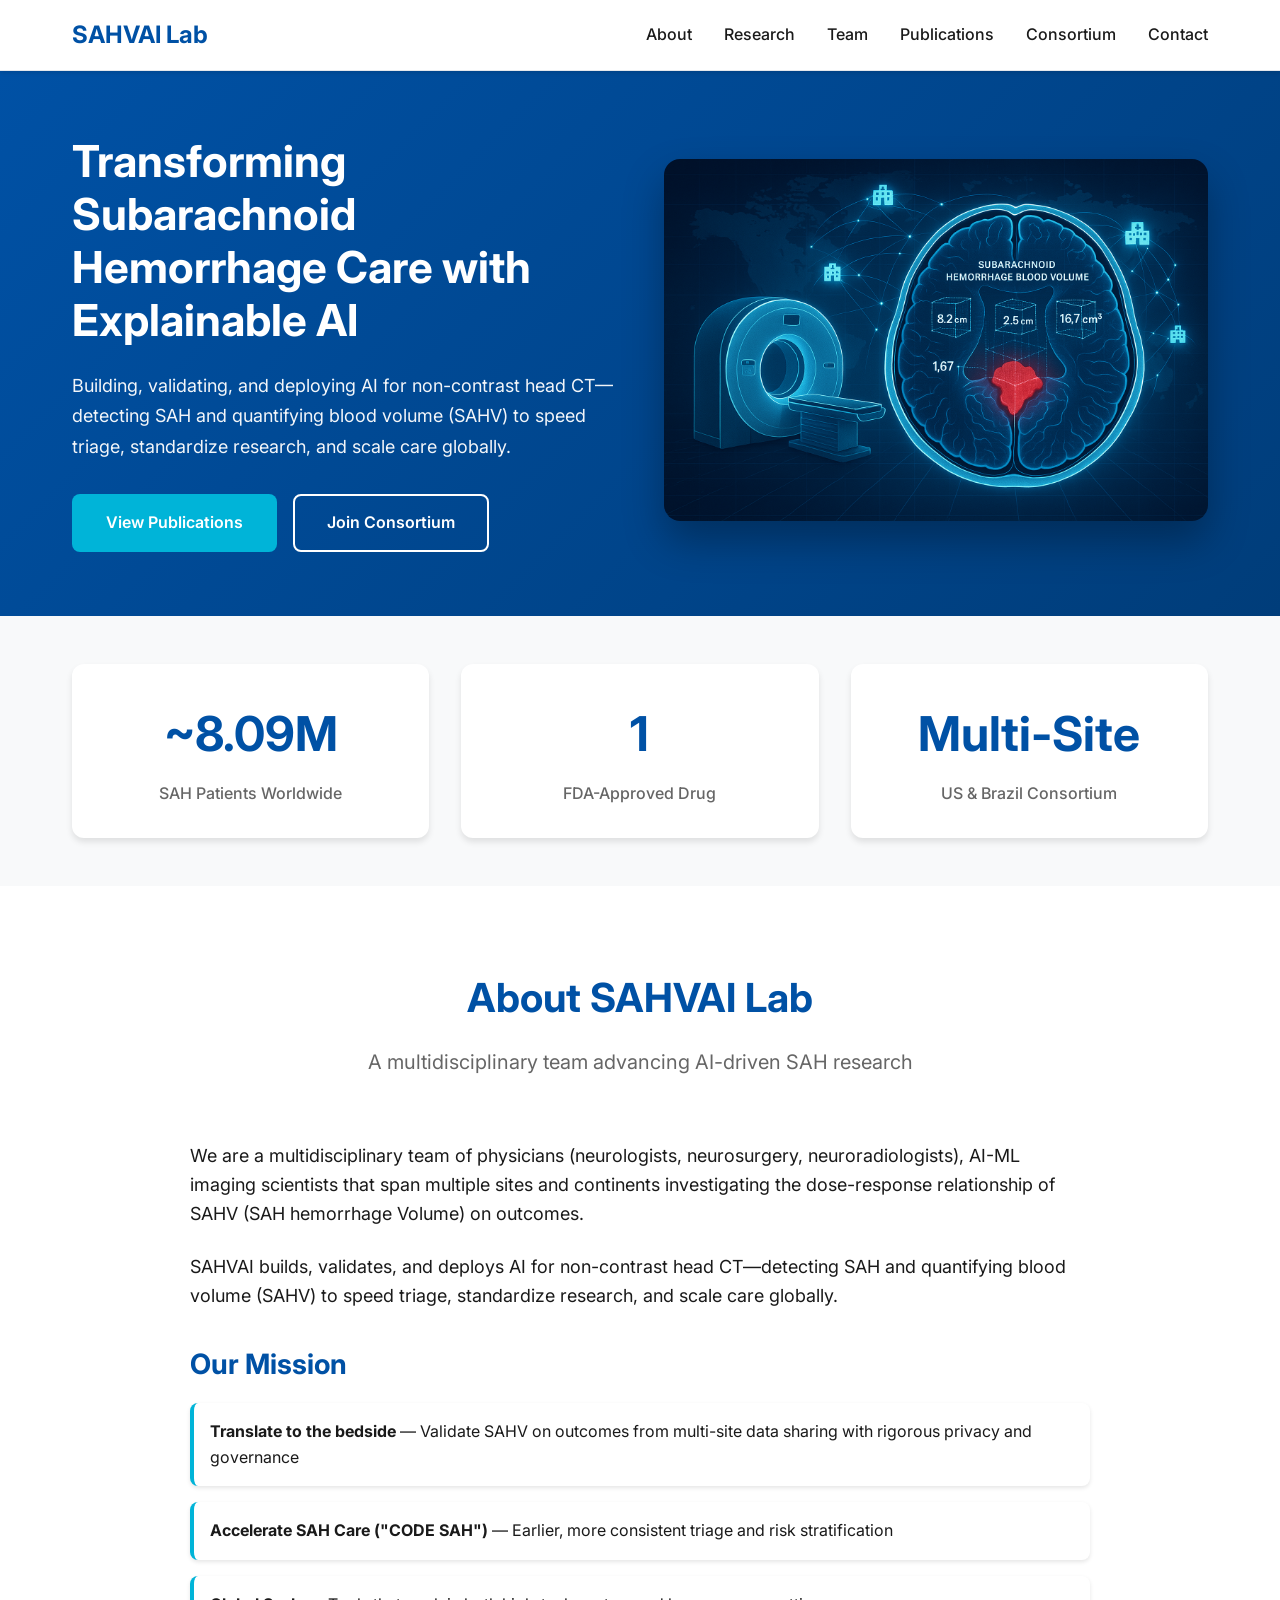
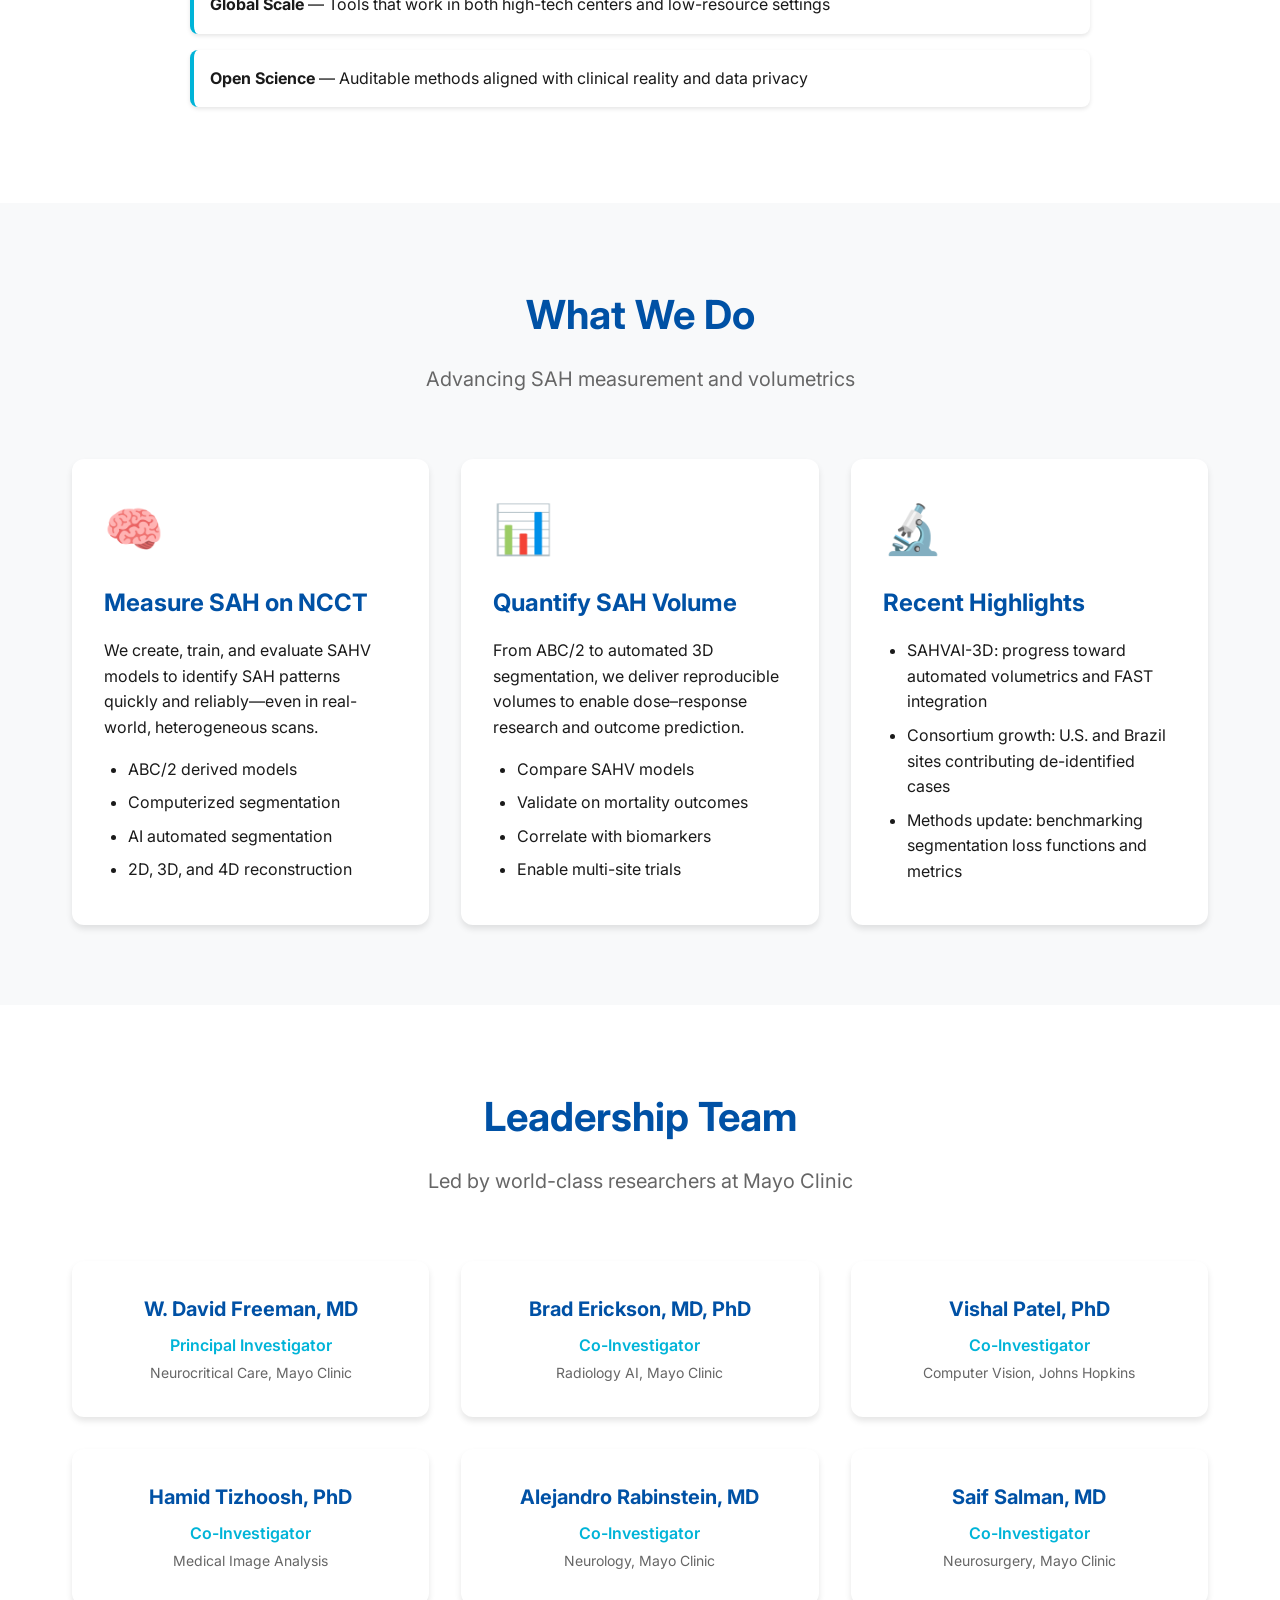
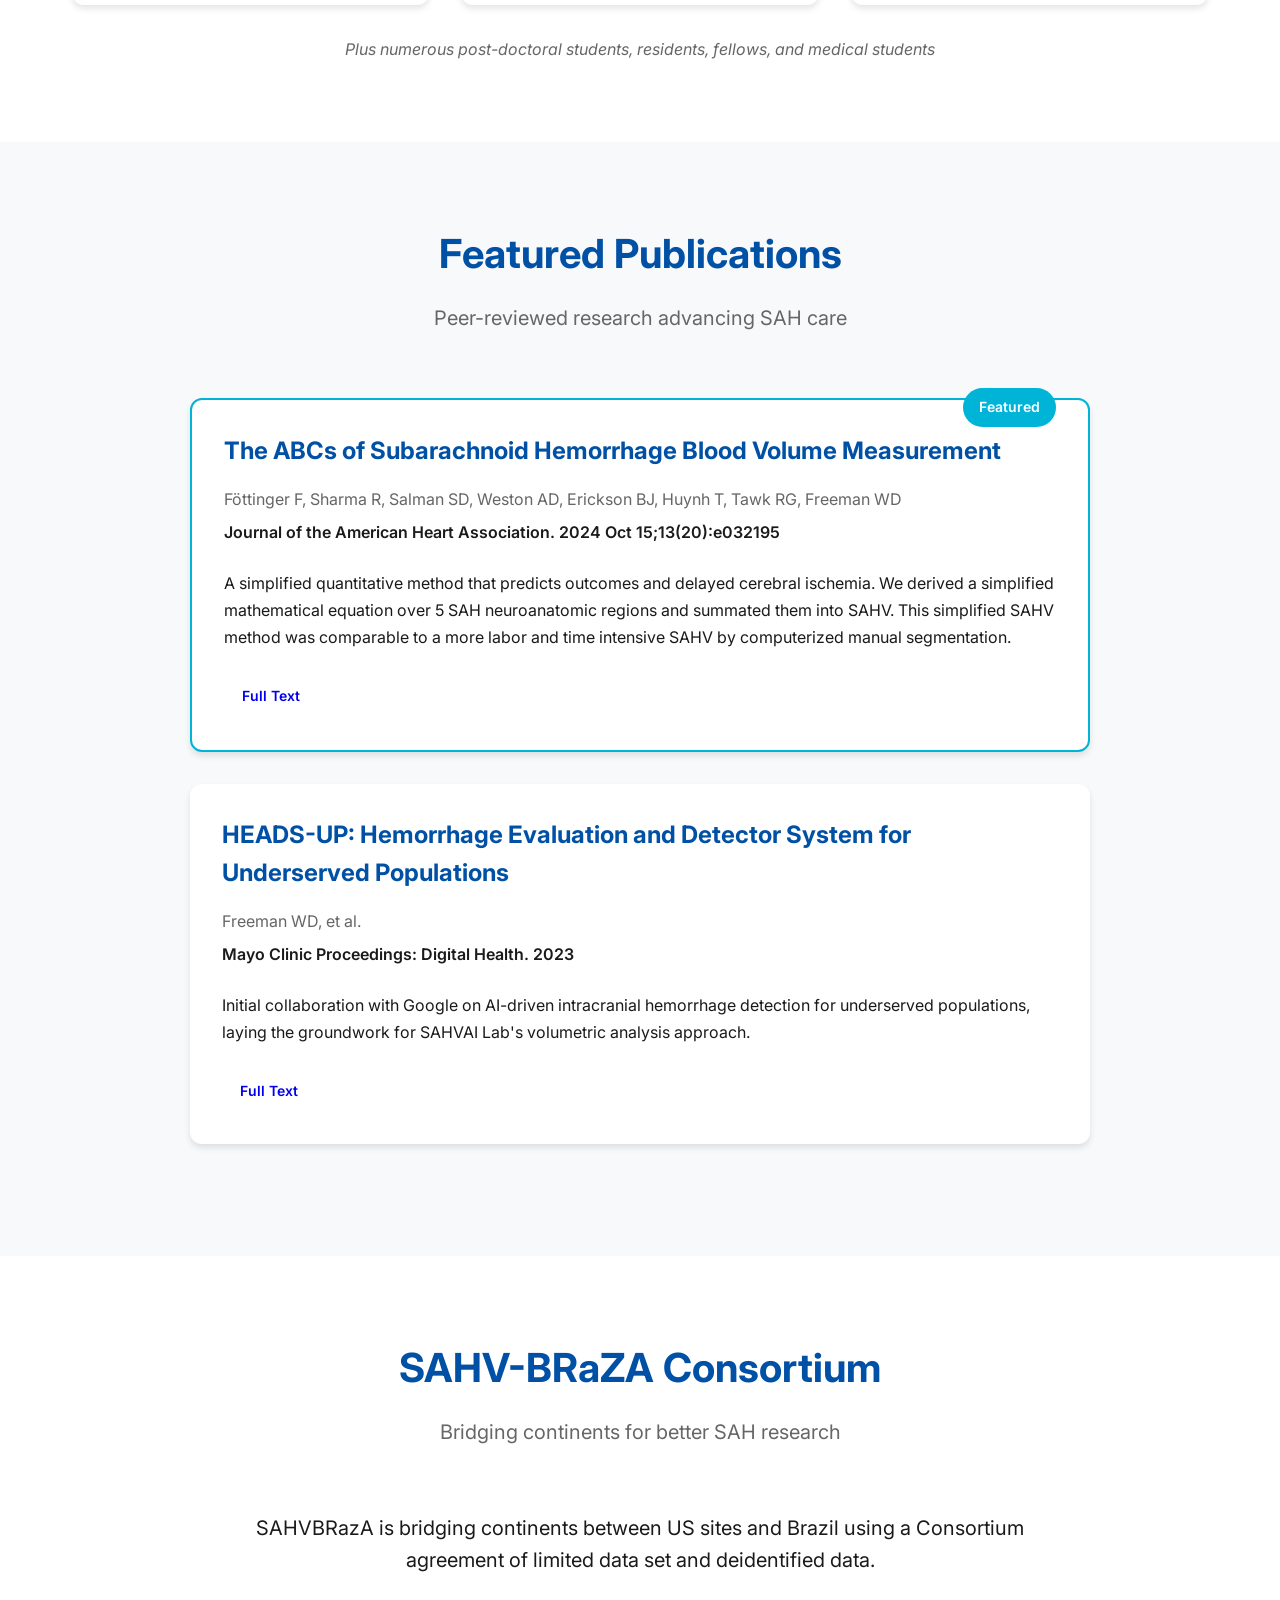
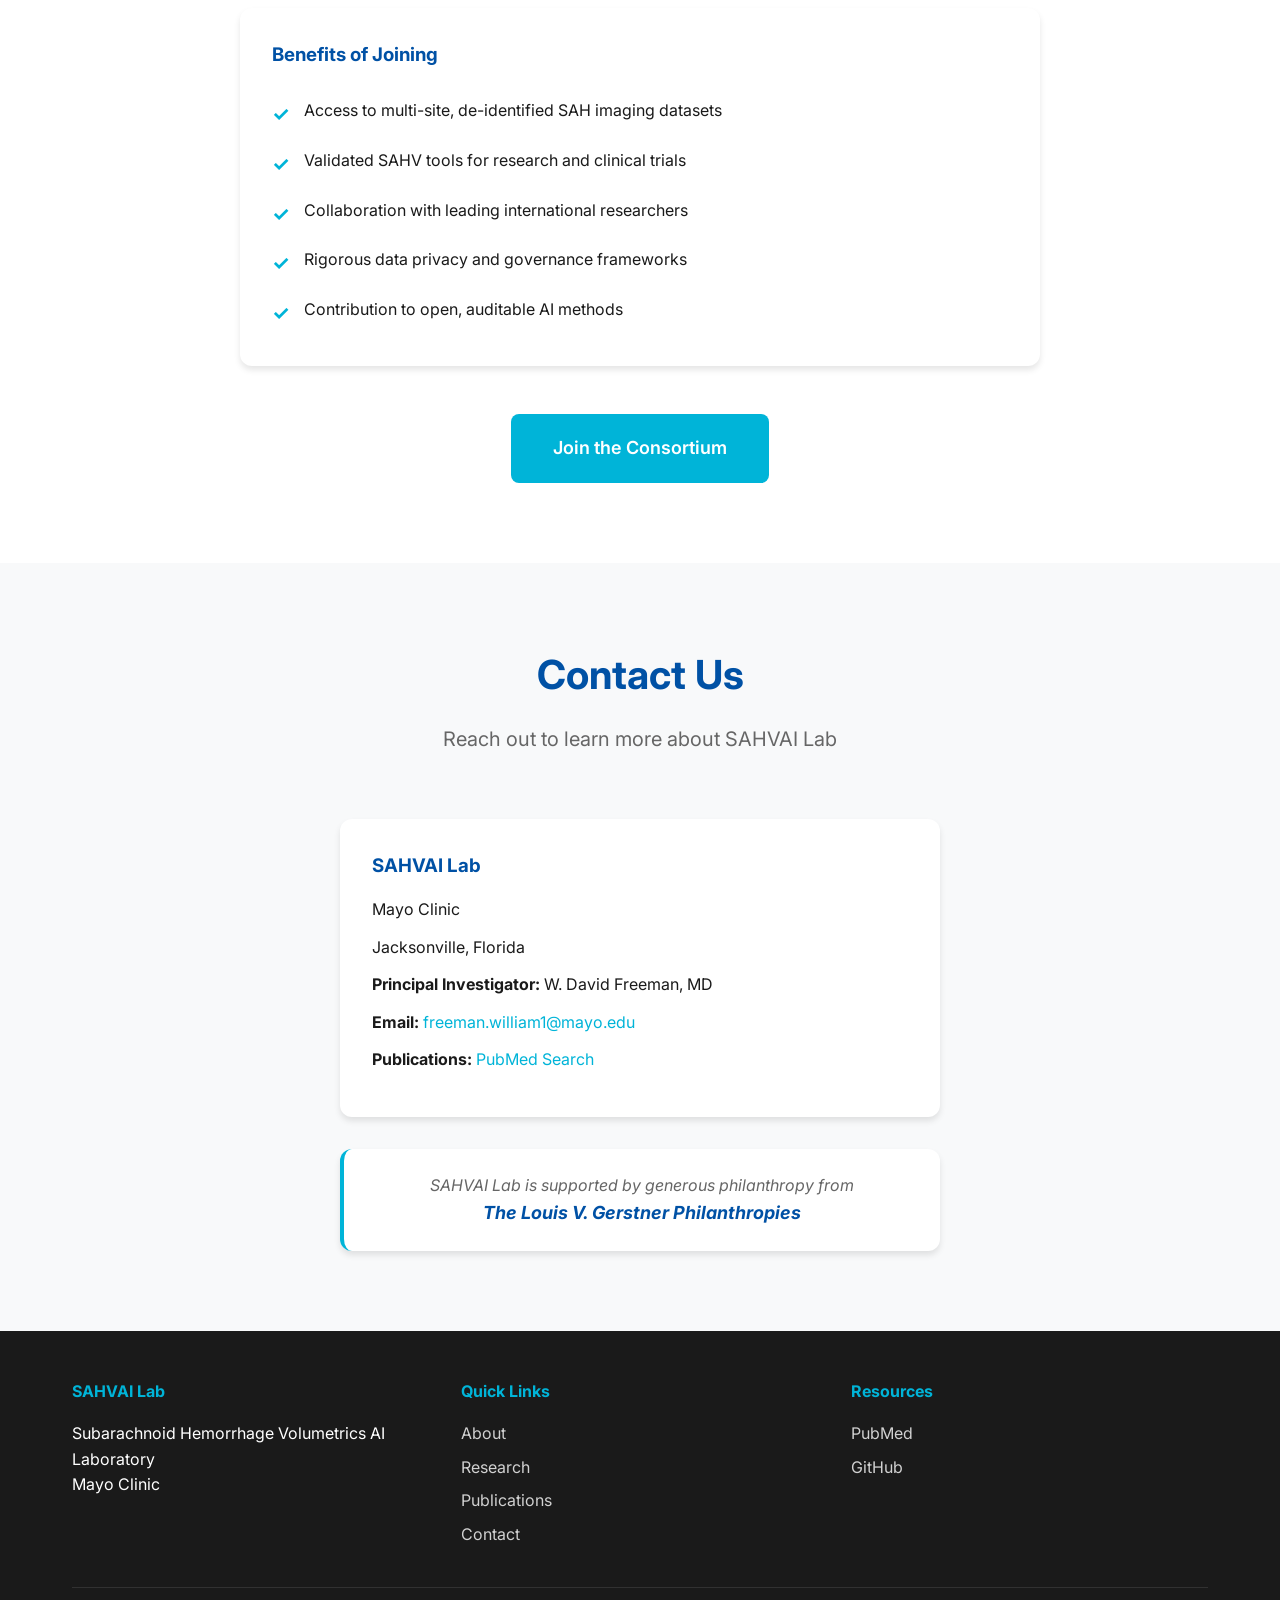
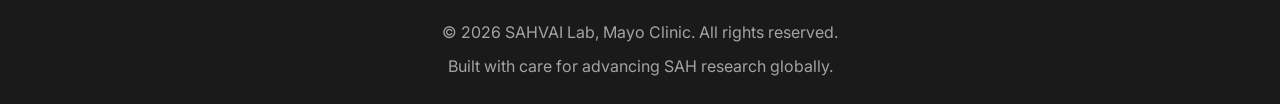
==== index.html @ a14f65a1 "Update HEADS-UP with full acronym expansion" ====
<!DOCTYPE html>
<html lang="en">
<head>
    <meta charset="UTF-8">
    <meta name="viewport" content="width=device-width, initial-scale=1.0">
    <meta name="description" content="SAHVAI Lab - Subarachnoid Hemorrhage Volumetrics AI Laboratory at Mayo Clinic. Transforming SAH care with explainable AI.">
    <meta name="keywords" content="SAHVAI, subarachnoid hemorrhage, AI, machine learning, Mayo Clinic, medical imaging, neurology">
    <title>SAHVAI Lab | Mayo Clinic</title>
    <link rel="stylesheet" href="styles.css">
    <link rel="preconnect" href="https://fonts.googleapis.com">
    <link rel="preconnect" href="https://fonts.gstatic.com" crossorigin>
    <link href="https://fonts.googleapis.com/css2?family=Inter:wght@300;400;500;600;700&display=swap" rel="stylesheet">
</head>
<body>
    <!-- Navigation -->
    <nav class="nav">
        <div class="container">
            <div class="nav-content">
                <a href="#" class="logo">SAHVAI Lab</a>
                <div class="nav-links">
                    <a href="#about">About</a>
                    <a href="#research">Research</a>
                    <a href="#team">Team</a>
                    <a href="#publications">Publications</a>
                    <a href="#consortium">Consortium</a>
                    <a href="#contact">Contact</a>
                </div>
                <button class="mobile-menu-btn" id="mobileMenuBtn">
                    <span></span>
                    <span></span>
                    <span></span>
                </button>
            </div>
        </div>
    </nav>

    <!-- Hero Section -->
    <section class="hero">
        <div class="container">
            <div class="hero-grid">
                <div class="hero-content">
                    <h1 class="hero-title">Transforming Subarachnoid Hemorrhage Care with Explainable AI</h1>
                    <p class="hero-subtitle">Building, validating, and deploying AI for non-contrast head CT—detecting SAH and quantifying blood volume (SAHV) to speed triage, standardize research, and scale care globally.</p>
                    <div class="hero-actions">
                        <a href="#publications" class="btn btn-primary">View Publications</a>
                        <a href="#consortium" class="btn btn-secondary">Join Consortium</a>
                    </div>
                </div>
                <div class="hero-image">
                    <img src="images/hero-sahvai.png" alt="SAHV AI - Futuristic brain imaging with global collaboration network">
                </div>
            </div>
        </div>
    </section>

    <!-- Stats Section -->
    <section class="stats">
        <div class="container">
            <div class="stats-grid">
                <div class="stat-card">
                    <div class="stat-number">~8.09M</div>
                    <div class="stat-label">SAH Patients Worldwide</div>
                </div>
                <div class="stat-card">
                    <div class="stat-number">1</div>
                    <div class="stat-label">FDA-Approved Drug</div>
                </div>
                <div class="stat-card">
                    <div class="stat-number">Multi-Site</div>
                    <div class="stat-label">US & Brazil Consortium</div>
                </div>
            </div>
        </div>
    </section>

    <!-- About Section -->
    <section id="about" class="section">
        <div class="container">
            <div class="section-header">
                <h2 class="section-title">About SAHVAI Lab</h2>
                <p class="section-subtitle">A multidisciplinary team advancing AI-driven SAH research</p>
            </div>
            <div class="about-content">
                <div class="about-text">
                    <p>We are a multidisciplinary team of physicians (neurologists, neurosurgery, neuroradiologists), AI-ML imaging scientists that span multiple sites and continents investigating the dose-response relationship of SAHV (SAH hemorrhage Volume) on outcomes.</p>
                    
                    <p>SAHVAI builds, validates, and deploys AI for non-contrast head CT—detecting SAH and quantifying blood volume (SAHV) to speed triage, standardize research, and scale care globally.</p>

                    <h3>Our Mission</h3>
                    <ul class="mission-list">
                        <li><strong>Translate to the bedside</strong> — Validate SAHV on outcomes from multi-site data sharing with rigorous privacy and governance</li>
                        <li><strong>Accelerate SAH Care ("CODE SAH")</strong> — Earlier, more consistent triage and risk stratification</li>
                        <li><strong>Global Scale</strong> — Tools that work in both high-tech centers and low-resource settings</li>
                        <li><strong>Open Science</strong> — Auditable methods aligned with clinical reality and data privacy</li>
                    </ul>
                </div>
            </div>
        </div>
    </section>

    <!-- Research Section -->
    <section id="research" class="section section-alt">
        <div class="container">
            <div class="section-header">
                <h2 class="section-title">What We Do</h2>
                <p class="section-subtitle">Advancing SAH measurement and volumetrics</p>
            </div>
            <div class="research-grid">
                <div class="research-card">
                    <div class="research-icon">🧠</div>
                    <h3>Measure SAH on NCCT</h3>
                    <p>We create, train, and evaluate SAHV models to identify SAH patterns quickly and reliably—even in real-world, heterogeneous scans.</p>
                    <ul>
                        <li>ABC/2 derived models</li>
                        <li>Computerized segmentation</li>
                        <li>AI automated segmentation</li>
                        <li>2D, 3D, and 4D reconstruction</li>
                    </ul>
                </div>
                <div class="research-card">
                    <div class="research-icon">📊</div>
                    <h3>Quantify SAH Volume</h3>
                    <p>From ABC/2 to automated 3D segmentation, we deliver reproducible volumes to enable dose–response research and outcome prediction.</p>
                    <ul>
                        <li>Compare SAHV models</li>
                        <li>Validate on mortality outcomes</li>
                        <li>Correlate with biomarkers</li>
                        <li>Enable multi-site trials</li>
                    </ul>
                </div>
                <div class="research-card">
                    <div class="research-icon">🔬</div>
                    <h3>Recent Highlights</h3>
                    <ul>
                        <li>SAHVAI-3D: progress toward automated volumetrics and FAST integration</li>
                        <li>Consortium growth: U.S. and Brazil sites contributing de-identified cases</li>
                        <li>Methods update: benchmarking segmentation loss functions and metrics</li>
                    </ul>
                </div>
            </div>
        </div>
    </section>

    <!-- Team Section -->
    <section id="team" class="section">
        <div class="container">
            <div class="section-header">
                <h2 class="section-title">Leadership Team</h2>
                <p class="section-subtitle">Led by world-class researchers at Mayo Clinic</p>
            </div>
            <div class="team-grid">
                <div class="team-card">
                    <h3>W. David Freeman, MD</h3>
                    <p class="team-role">Principal Investigator</p>
                    <p class="team-affiliation">Neurocritical Care, Mayo Clinic</p>
                </div>
                <div class="team-card">
                    <h3>Brad Erickson, MD, PhD</h3>
                    <p class="team-role">Co-Investigator</p>
                    <p class="team-affiliation">Radiology AI, Mayo Clinic</p>
                </div>
                <div class="team-card">
                    <h3>Vishal Patel, PhD</h3>
                    <p class="team-role">Co-Investigator</p>
                    <p class="team-affiliation">Computer Vision, Johns Hopkins</p>
                </div>
                <div class="team-card">
                    <h3>Hamid Tizhoosh, PhD</h3>
                    <p class="team-role">Co-Investigator</p>
                    <p class="team-affiliation">Medical Image Analysis</p>
                </div>
                <div class="team-card">
                    <h3>Alejandro Rabinstein, MD</h3>
                    <p class="team-role">Co-Investigator</p>
                    <p class="team-affiliation">Neurology, Mayo Clinic</p>
                </div>
                <div class="team-card">
                    <h3>Saif Salman, MD</h3>
                    <p class="team-role">Co-Investigator</p>
                    <p class="team-affiliation">Neurosurgery, Mayo Clinic</p>
                </div>
            </div>
            <p class="team-note">Plus numerous post-doctoral students, residents, fellows, and medical students</p>
        </div>
    </section>

    <!-- Publications Section -->
    <section id="publications" class="section section-alt">
        <div class="container">
            <div class="section-header">
                <h2 class="section-title">Featured Publications</h2>
                <p class="section-subtitle">Peer-reviewed research advancing SAH care</p>
            </div>
            <div class="publications">
                <div class="publication-card featured">
                    <div class="publication-badge">Featured</div>
                    <h3>The ABCs of Subarachnoid Hemorrhage Blood Volume Measurement</h3>
                    <p class="publication-authors">Föttinger F, Sharma R, Salman SD, Weston AD, Erickson BJ, Huynh T, Tawk RG, Freeman WD</p>
                    <p class="publication-journal">Journal of the American Heart Association. 2024 Oct 15;13(20):e032195</p>
                    <p class="publication-abstract">A simplified quantitative method that predicts outcomes and delayed cerebral ischemia. We derived a simplified mathematical equation over 5 SAH neuroanatomic regions and summated them into SAHV. This simplified SAHV method was comparable to a more labor and time intensive SAHV by computerized manual segmentation.</p>
                    <div class="publication-links">
                        <a href="https://www.ahajournals.org/doi/10.1161/JAHA.123.032195" target="_blank" class="btn btn-sm">Full Text</a>
                        <a href="https://pubmed.ncbi.nlm.nih.gov/39392139/" target="_blank" class="btn btn-sm btn-secondary">PubMed</a>
                    </div>
                </div>

                <div class="publication-card">
                    <h3>HEADS-UP: Hemorrhage Evaluation and Detector System for Underserved Populations</h3>
                    <p class="publication-authors">Freeman WD, et al.</p>
                    <p class="publication-journal">Mayo Clinic Proceedings: Digital Health. 2023</p>
                    <p class="publication-abstract">Initial collaboration with Google on AI-driven intracranial hemorrhage detection for underserved populations, laying the groundwork for SAHVAI Lab's volumetric analysis approach.</p>
                    <div class="publication-links">
                        <a href="https://www.mcpdigitalhealth.org/article/S2949-7612(23)00077-9/fulltext" target="_blank" class="btn btn-sm">Full Text</a>
                    </div>
                </div>
            </div>
        </div>
    </section>

    <!-- Consortium Section -->
    <section id="consortium" class="section">
        <div class="container">
            <div class="section-header">
                <h2 class="section-title">SAHV-BRaZA Consortium</h2>
                <p class="section-subtitle">Bridging continents for better SAH research</p>
            </div>
            <div class="consortium-content">
                <p>SAHVBRazA is bridging continents between US sites and Brazil using a Consortium agreement of limited data set and deidentified data.</p>
                
                <div class="consortium-benefits">
                    <h3>Benefits of Joining</h3>
                    <ul>
                        <li>Access to multi-site, de-identified SAH imaging datasets</li>
                        <li>Validated SAHV tools for research and clinical trials</li>
                        <li>Collaboration with leading international researchers</li>
                        <li>Rigorous data privacy and governance frameworks</li>
                        <li>Contribution to open, auditable AI methods</li>
                    </ul>
                </div>

                <div class="consortium-cta">
                    <a href="#contact" class="btn btn-primary btn-large">Join the Consortium</a>
                </div>
            </div>
        </div>
    </section>

    <!-- Contact Section -->
    <section id="contact" class="section section-alt">
        <div class="container">
            <div class="section-header">
                <h2 class="section-title">Contact Us</h2>
                <p class="section-subtitle">Reach out to learn more about SAHVAI Lab</p>
            </div>
            <div class="contact-content">
                <div class="contact-info">
                    <h3>SAHVAI Lab</h3>
                    <p>Mayo Clinic</p>
                    <p>Jacksonville, Florida</p>
                    <p><strong>Principal Investigator:</strong> W. David Freeman, MD</p>
                    <p><strong>Email:</strong> <a href="mailto:freeman.william1@mayo.edu">freeman.william1@mayo.edu</a></p>
                    <p><strong>Publications:</strong> <a href="https://pubmed.ncbi.nlm.nih.gov/?term=Freeman+WD&sort=date" target="_blank">PubMed Search</a></p>
                </div>
                <div class="philanthropy-note">
                    <p><em>SAHVAI Lab is supported by generous philanthropy from<br><strong>The Louis V. Gerstner Philanthropies</strong></em></p>
                </div>
            </div>
        </div>
    </section>

    <!-- Footer -->
    <footer class="footer">
        <div class="container">
            <div class="footer-content">
                <div class="footer-section">
                    <h4>SAHVAI Lab</h4>
                    <p>Subarachnoid Hemorrhage Volumetrics AI Laboratory</p>
                    <p>Mayo Clinic</p>
                </div>
                <div class="footer-section">
                    <h4>Quick Links</h4>
                    <a href="#about">About</a>
                    <a href="#research">Research</a>
                    <a href="#publications">Publications</a>
                    <a href="#contact">Contact</a>
                </div>
                <div class="footer-section">
                    <h4>Resources</h4>
                    <a href="https://pubmed.ncbi.nlm.nih.gov/?term=Freeman+WD&sort=date" target="_blank">PubMed</a>
                    <a href="https://github.com/freemanwd/sahvai" target="_blank">GitHub</a>
                </div>
            </div>
            <div class="footer-bottom">
                <p>&copy; 2026 SAHVAI Lab, Mayo Clinic. All rights reserved.</p>
                <p>Built with care for advancing SAH research globally.</p>
            </div>
        </div>
    </footer>

    <script src="script.js"></script>
</body>
</html>
---- styles.css ----
/* Reset and Base Styles */
* {
    margin: 0;
    padding: 0;
    box-sizing: border-box;
}

:root {
    --primary: #0051A5;
    --primary-dark: #003D7A;
    --secondary: #00B4D8;
    --text: #1A1A1A;
    --text-light: #666666;
    --bg: #FFFFFF;
    --bg-alt: #F8F9FA;
    --border: #E5E7EB;
    --shadow: rgba(0, 0, 0, 0.1);
    --shadow-lg: rgba(0, 0, 0, 0.15);
}

body {
    font-family: 'Inter', -apple-system, BlinkMacSystemFont, 'Segoe UI', sans-serif;
    color: var(--text);
    line-height: 1.6;
    background: var(--bg);
}

.container {
    max-width: 1200px;
    margin: 0 auto;
    padding: 0 2rem;
}

/* Navigation */
.nav {
    position: sticky;
    top: 0;
    background: var(--bg);
    border-bottom: 1px solid var(--border);
    z-index: 1000;
    box-shadow: 0 2px 4px var(--shadow);
}

.nav-content {
    display: flex;
    justify-content: space-between;
    align-items: center;
    padding: 1rem 0;
}

.logo {
    font-size: 1.5rem;
    font-weight: 700;
    color: var(--primary);
    text-decoration: none;
}

.nav-links {
    display: flex;
    gap: 2rem;
}

.nav-links a {
    color: var(--text);
    text-decoration: none;
    font-weight: 500;
    transition: color 0.3s;
}

.nav-links a:hover {
    color: var(--primary);
}

.mobile-menu-btn {
    display: none;
    flex-direction: column;
    gap: 4px;
    background: none;
    border: none;
    cursor: pointer;
}

.mobile-menu-btn span {
    width: 25px;
    height: 3px;
    background: var(--text);
    transition: 0.3s;
}

/* Hero Section */
.hero {
    background: linear-gradient(135deg, var(--primary) 0%, var(--primary-dark) 100%);
    color: white;
    padding: 4rem 0;
}

.hero-grid {
    display: grid;
    grid-template-columns: 1fr 1fr;
    gap: 3rem;
    align-items: center;
}

.hero-content {
    text-align: left;
}

.hero-title {
    font-size: 2.75rem;
    font-weight: 700;
    margin-bottom: 1.5rem;
    line-height: 1.2;
}

.hero-subtitle {
    font-size: 1.125rem;
    margin-bottom: 2rem;
    opacity: 0.95;
    line-height: 1.7;
}

.hero-actions {
    display: flex;
    gap: 1rem;
    flex-wrap: wrap;
}

.hero-image {
    position: relative;
    animation: fadeInUp 1s ease-out;
}

.hero-image img {
    width: 100%;
    height: auto;
    border-radius: 16px;
    box-shadow: 0 20px 40px rgba(0, 0, 0, 0.3);
}

@keyframes fadeInUp {
    from {
        opacity: 0;
        transform: translateY(30px);
    }
    to {
        opacity: 1;
        transform: translateY(0);
    }
}

/* Buttons */
.btn {
    display: inline-block;
    padding: 0.875rem 2rem;
    border-radius: 8px;
    text-decoration: none;
    font-weight: 600;
    transition: all 0.3s;
    border: 2px solid transparent;
}

.btn-primary {
    background: var(--secondary);
    color: white;
}

.btn-primary:hover {
    background: #0096B8;
    transform: translateY(-2px);
    box-shadow: 0 8px 16px var(--shadow-lg);
}

.btn-secondary {
    background: transparent;
    color: white;
    border-color: white;
}

.btn-secondary:hover {
    background: white;
    color: var(--primary);
}

.btn-sm {
    padding: 0.5rem 1rem;
    font-size: 0.875rem;
}

.btn-large {
    padding: 1.125rem 2.5rem;
    font-size: 1.125rem;
}

/* Stats Section */
.stats {
    background: var(--bg-alt);
    padding: 3rem 0;
}

.stats-grid {
    display: grid;
    grid-template-columns: repeat(auto-fit, minmax(250px, 1fr));
    gap: 2rem;
}

.stat-card {
    text-align: center;
    padding: 2rem;
    background: white;
    border-radius: 12px;
    box-shadow: 0 4px 6px var(--shadow);
}

.stat-number {
    font-size: 3rem;
    font-weight: 700;
    color: var(--primary);
    margin-bottom: 0.5rem;
}

.stat-label {
    font-size: 1rem;
    color: var(--text-light);
    font-weight: 500;
}

/* Sections */
.section {
    padding: 5rem 0;
}

.section-alt {
    background: var(--bg-alt);
}

.section-header {
    text-align: center;
    margin-bottom: 4rem;
}

.section-title {
    font-size: 2.5rem;
    font-weight: 700;
    margin-bottom: 1rem;
    color: var(--primary);
}

.section-subtitle {
    font-size: 1.25rem;
    color: var(--text-light);
}

/* About Section */
.about-content {
    max-width: 900px;
    margin: 0 auto;
}

.about-text p {
    margin-bottom: 1.5rem;
    font-size: 1.125rem;
}

.about-text h3 {
    margin-top: 2rem;
    margin-bottom: 1rem;
    color: var(--primary);
    font-size: 1.75rem;
}

.mission-list {
    list-style: none;
    padding: 0;
}

.mission-list li {
    padding: 1rem;
    margin-bottom: 1rem;
    background: white;
    border-left: 4px solid var(--secondary);
    border-radius: 8px;
    box-shadow: 0 2px 4px var(--shadow);
}

/* Research Section */
.research-grid {
    display: grid;
    grid-template-columns: repeat(auto-fit, minmax(300px, 1fr));
    gap: 2rem;
}

.research-card {
    background: white;
    padding: 2rem;
    border-radius: 12px;
    box-shadow: 0 4px 6px var(--shadow);
    transition: transform 0.3s, box-shadow 0.3s;
}

.research-card:hover {
    transform: translateY(-4px);
    box-shadow: 0 8px 16px var(--shadow-lg);
}

.research-icon {
    font-size: 3rem;
    margin-bottom: 1rem;
}

.research-card h3 {
    color: var(--primary);
    margin-bottom: 1rem;
    font-size: 1.5rem;
}

.research-card ul {
    margin-top: 1rem;
    padding-left: 1.5rem;
}

.research-card li {
    margin-bottom: 0.5rem;
}

/* Team Section */
.team-grid {
    display: grid;
    grid-template-columns: repeat(auto-fit, minmax(280px, 1fr));
    gap: 2rem;
}

.team-card {
    background: white;
    padding: 2rem;
    border-radius: 12px;
    box-shadow: 0 4px 6px var(--shadow);
    text-align: center;
    transition: transform 0.3s;
}

.team-card:hover {
    transform: translateY(-4px);
}

.team-card h3 {
    color: var(--primary);
    margin-bottom: 0.5rem;
    font-size: 1.25rem;
}

.team-role {
    font-weight: 600;
    color: var(--secondary);
    margin-bottom: 0.25rem;
}

.team-affiliation {
    color: var(--text-light);
    font-size: 0.875rem;
}

.team-note {
    text-align: center;
    margin-top: 2rem;
    font-style: italic;
    color: var(--text-light);
}

/* Publications Section */
.publications {
    max-width: 900px;
    margin: 0 auto;
}

.publication-card {
    background: white;
    padding: 2rem;
    border-radius: 12px;
    box-shadow: 0 4px 6px var(--shadow);
    margin-bottom: 2rem;
    position: relative;
}

.publication-card.featured {
    border: 2px solid var(--secondary);
}

.publication-badge {
    position: absolute;
    top: -12px;
    right: 2rem;
    background: var(--secondary);
    color: white;
    padding: 0.5rem 1rem;
    border-radius: 20px;
    font-size: 0.875rem;
    font-weight: 600;
}

.publication-card h3 {
    color: var(--primary);
    margin-bottom: 1rem;
    font-size: 1.5rem;
}

.publication-authors {
    color: var(--text-light);
    margin-bottom: 0.5rem;
}

.publication-journal {
    font-weight: 600;
    color: var(--text);
    margin-bottom: 1rem;
}

.publication-abstract {
    margin: 1.5rem 0;
    line-height: 1.7;
}

.publication-links {
    display: flex;
    gap: 1rem;
    flex-wrap: wrap;
}

/* Consortium Section */
.consortium-content {
    max-width: 800px;
    margin: 0 auto;
    text-align: center;
}

.consortium-content > p {
    font-size: 1.25rem;
    margin-bottom: 2rem;
}

.consortium-benefits {
    background: white;
    padding: 2rem;
    border-radius: 12px;
    box-shadow: 0 4px 6px var(--shadow);
    margin: 2rem 0;
    text-align: left;
}

.consortium-benefits h3 {
    color: var(--primary);
    margin-bottom: 1rem;
}

.consortium-benefits ul {
    list-style: none;
    padding: 0;
}

.consortium-benefits li {
    padding: 0.75rem 0;
    padding-left: 2rem;
    position: relative;
}

.consortium-benefits li:before {
    content: "✓";
    position: absolute;
    left: 0;
    color: var(--secondary);
    font-weight: bold;
    font-size: 1.25rem;
}

.consortium-cta {
    margin-top: 3rem;
}

/* Contact Section */
.contact-content {
    max-width: 600px;
    margin: 0 auto;
}

.contact-info {
    background: white;
    padding: 2rem;
    border-radius: 12px;
    box-shadow: 0 4px 6px var(--shadow);
    margin-bottom: 2rem;
}

.contact-info h3 {
    color: var(--primary);
    margin-bottom: 1rem;
}

.contact-info p {
    margin-bottom: 0.75rem;
}

.contact-info a {
    color: var(--secondary);
    text-decoration: none;
}

.contact-info a:hover {
    text-decoration: underline;
}

.philanthropy-note {
    text-align: center;
    padding: 1.5rem;
    background: white;
    border-radius: 12px;
    box-shadow: 0 4px 6px var(--shadow);
    border-left: 4px solid var(--secondary);
}

.philanthropy-note p {
    color: var(--text-light);
    font-size: 1rem;
    line-height: 1.6;
}

.philanthropy-note strong {
    color: var(--primary);
    font-size: 1.125rem;
}

/* Footer */
.footer {
    background: var(--text);
    color: white;
    padding: 3rem 0 1rem;
}

.footer-content {
    display: grid;
    grid-template-columns: repeat(auto-fit, minmax(250px, 1fr));
    gap: 2rem;
    margin-bottom: 2rem;
}

.footer-section h4 {
    margin-bottom: 1rem;
    color: var(--secondary);
}

.footer-section a {
    display: block;
    color: rgba(255, 255, 255, 0.8);
    text-decoration: none;
    margin-bottom: 0.5rem;
    transition: color 0.3s;
}

.footer-section a:hover {
    color: white;
}

.footer-bottom {
    text-align: center;
    padding-top: 2rem;
    border-top: 1px solid rgba(255, 255, 255, 0.1);
    color: rgba(255, 255, 255, 0.6);
}

.footer-bottom p {
    margin-bottom: 0.5rem;
}

/* Responsive Design */
@media (max-width: 768px) {
    .nav-links {
        display: none;
    }

    .mobile-menu-btn {
        display: flex;
    }

    .hero-grid {
        grid-template-columns: 1fr;
        gap: 2rem;
    }

    .hero-content {
        text-align: center;
    }

    .hero-title {
        font-size: 2rem;
    }

    .hero-subtitle {
        font-size: 1.125rem;
    }

    .hero-actions {
        justify-content: center;
    }

    .section-title {
        font-size: 2rem;
    }

    .stat-number {
        font-size: 2.5rem;
    }

    .research-grid,
    .team-grid {
        grid-template-columns: 1fr;
    }
}

/* Smooth Scrolling */
html {
    scroll-behavior: smooth;
}

/* Selection */
::selection {
    background: var(--secondary);
    color: white;
}
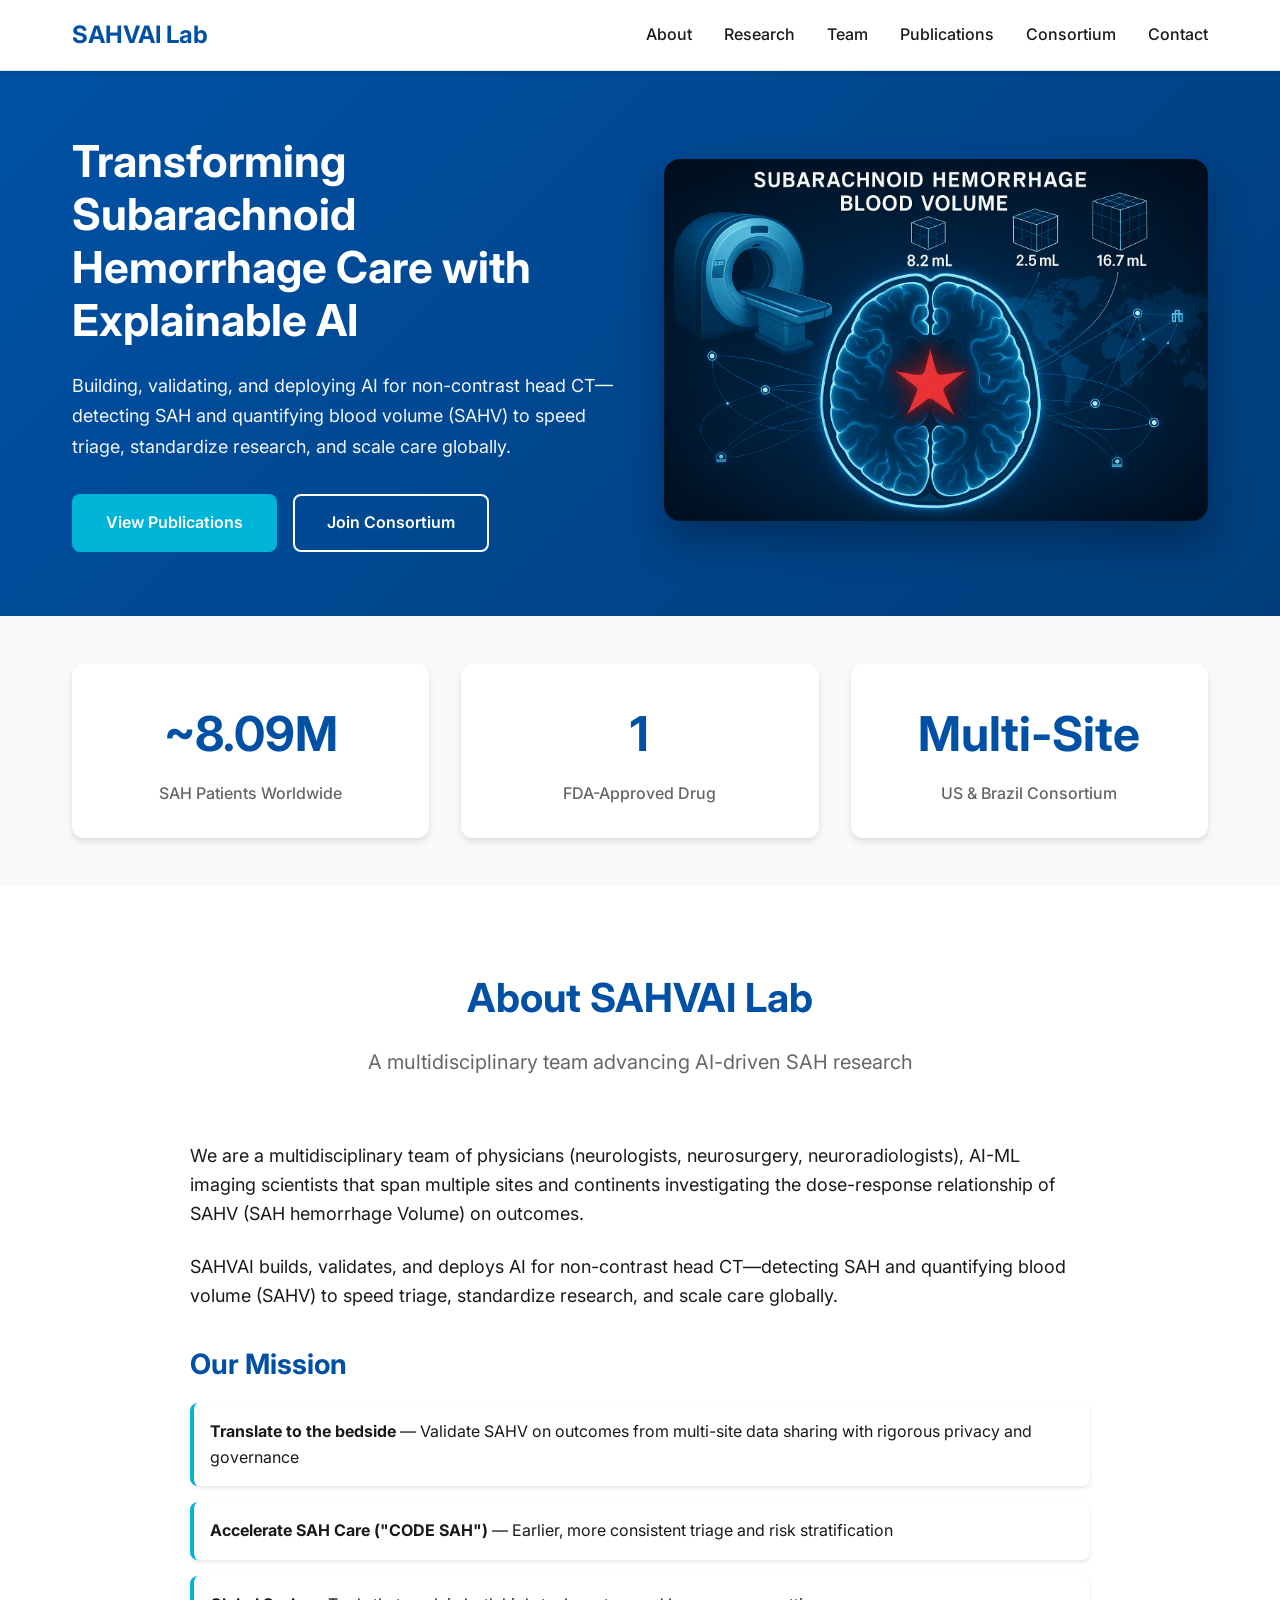
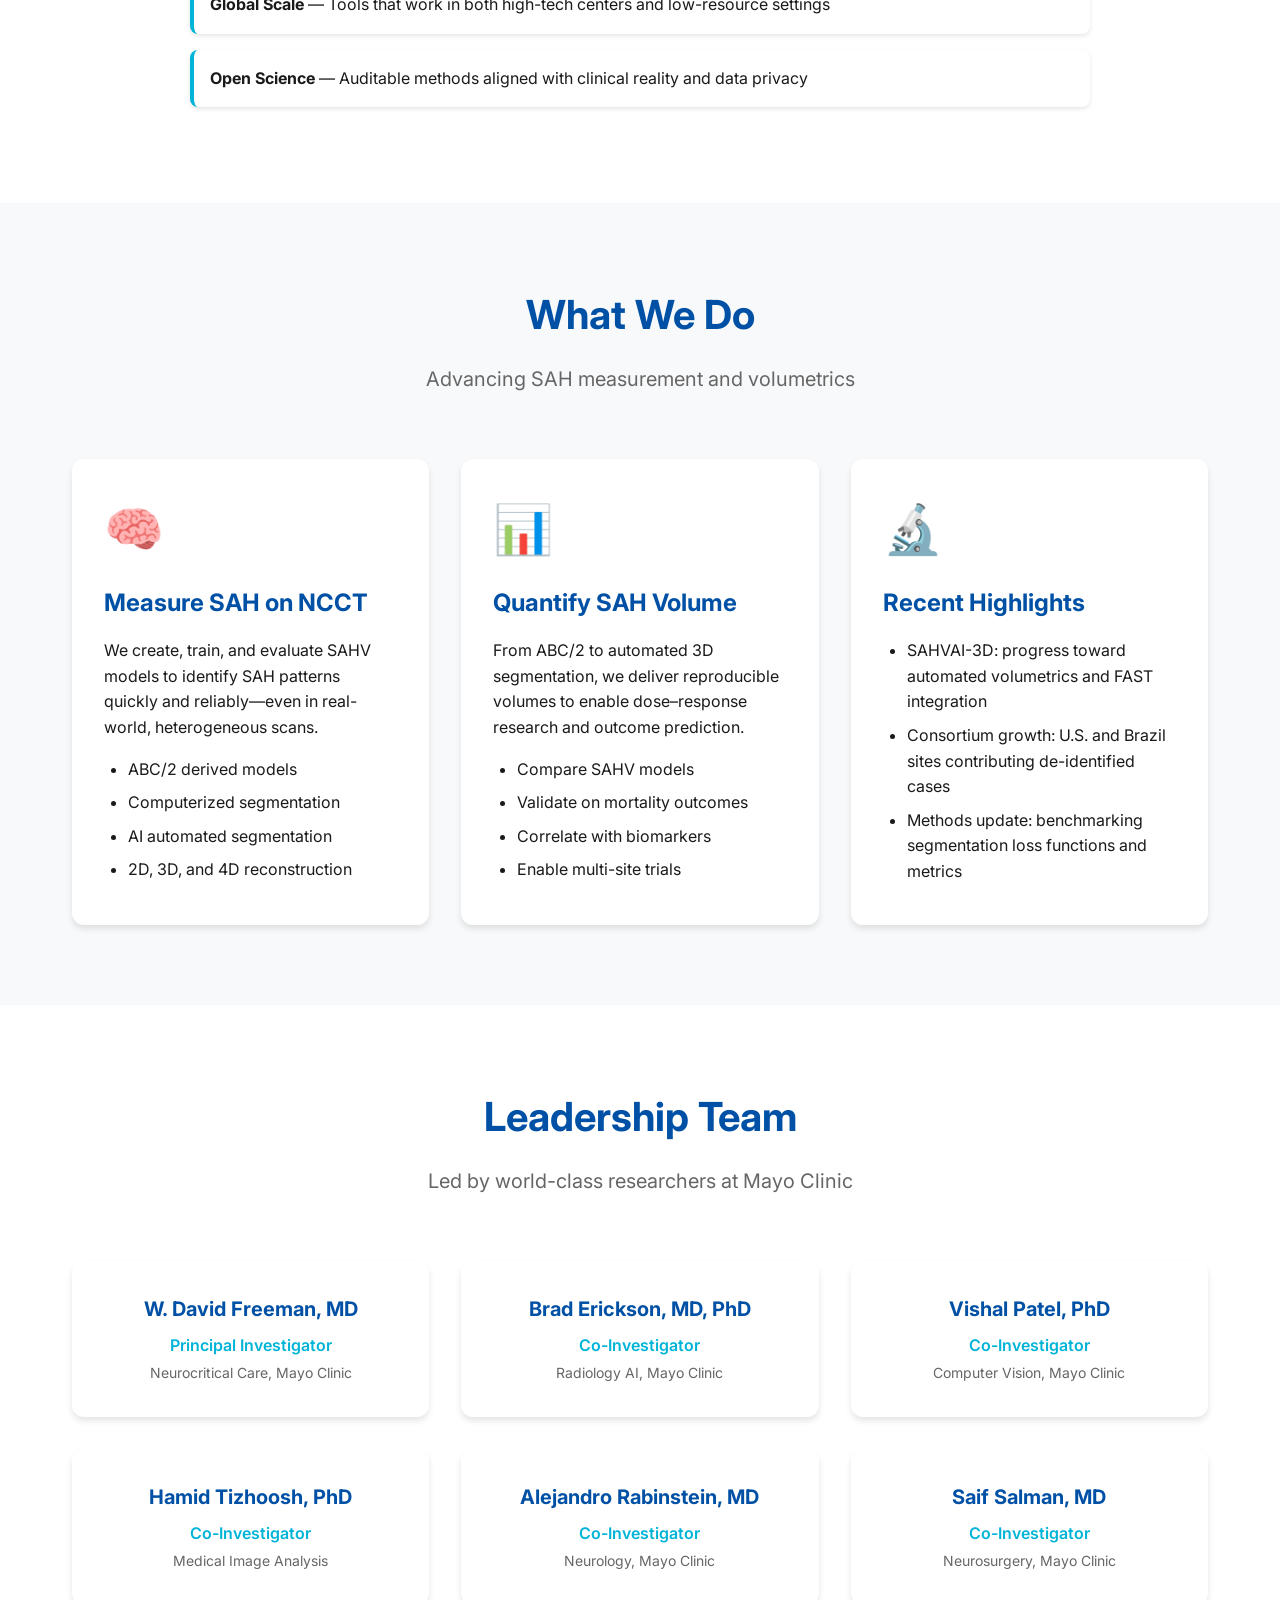
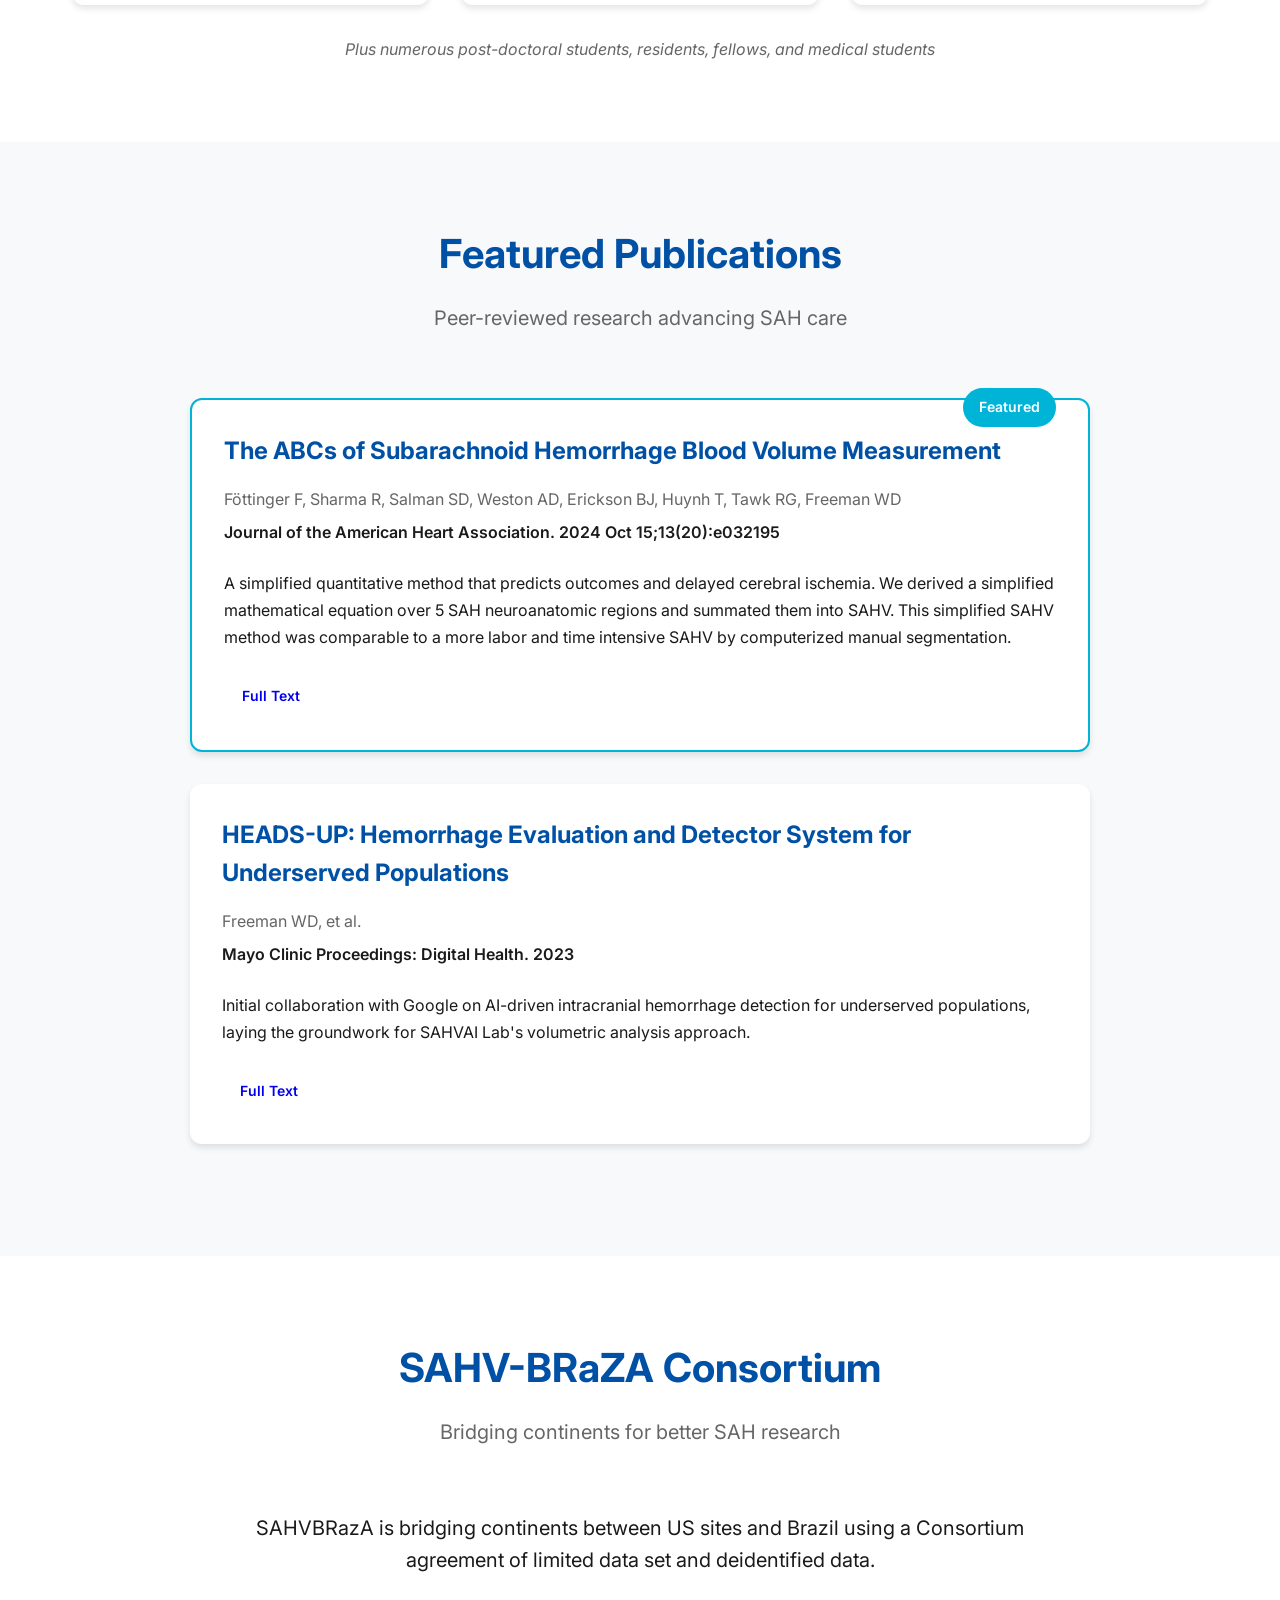
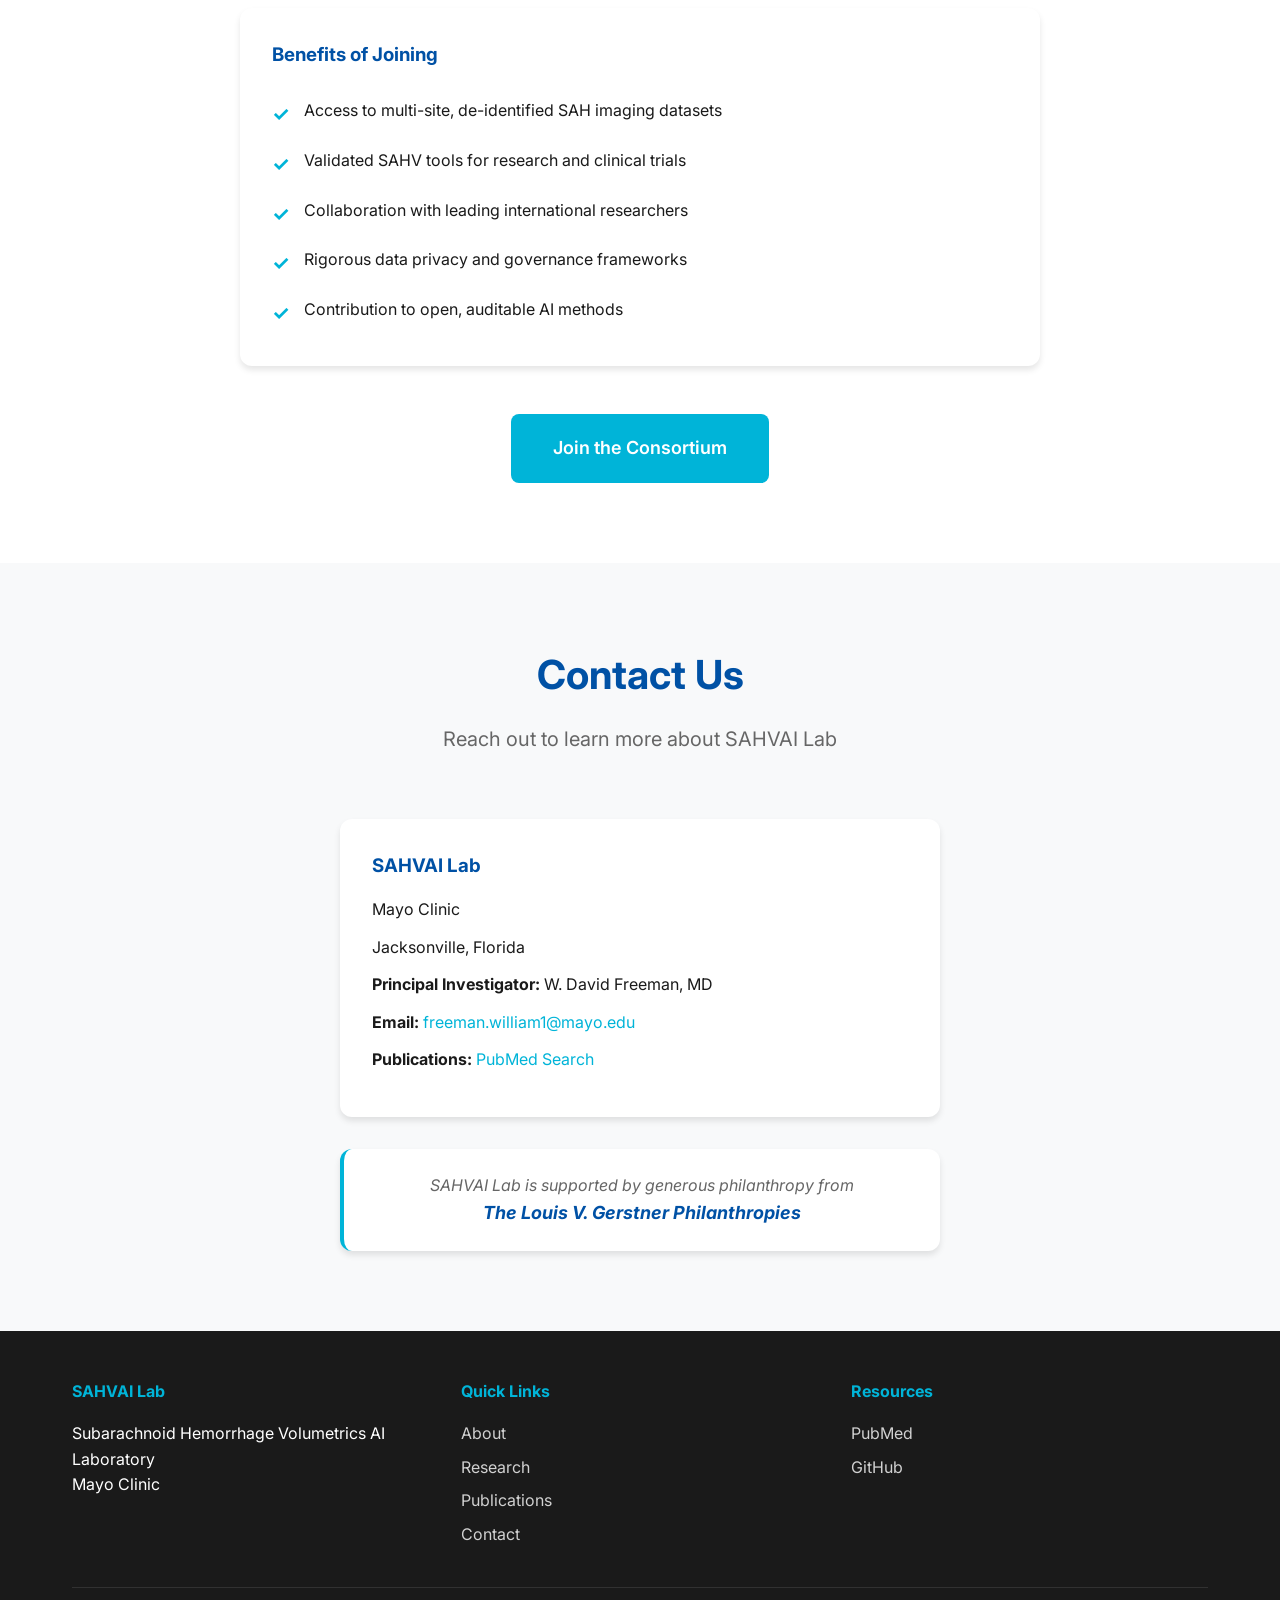
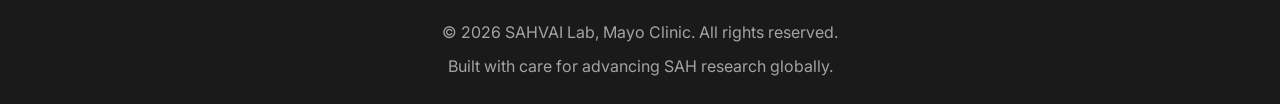
==== commit 677e87a3: "Fix Dr. Vishal Patel affiliation: Johns Hopkins → Mayo Clinic" ====
--- a/index.html
+++ b/index.html
@@ -162,7 +162,7 @@
                 <div class="team-card">
                     <h3>Vishal Patel, PhD</h3>
                     <p class="team-role">Co-Investigator</p>
-                    <p class="team-affiliation">Computer Vision, Johns Hopkins</p>
+                    <p class="team-affiliation">Computer Vision, Mayo Clinic</p>
                 </div>
                 <div class="team-card">
                     <h3>Hamid Tizhoosh, PhD</h3>
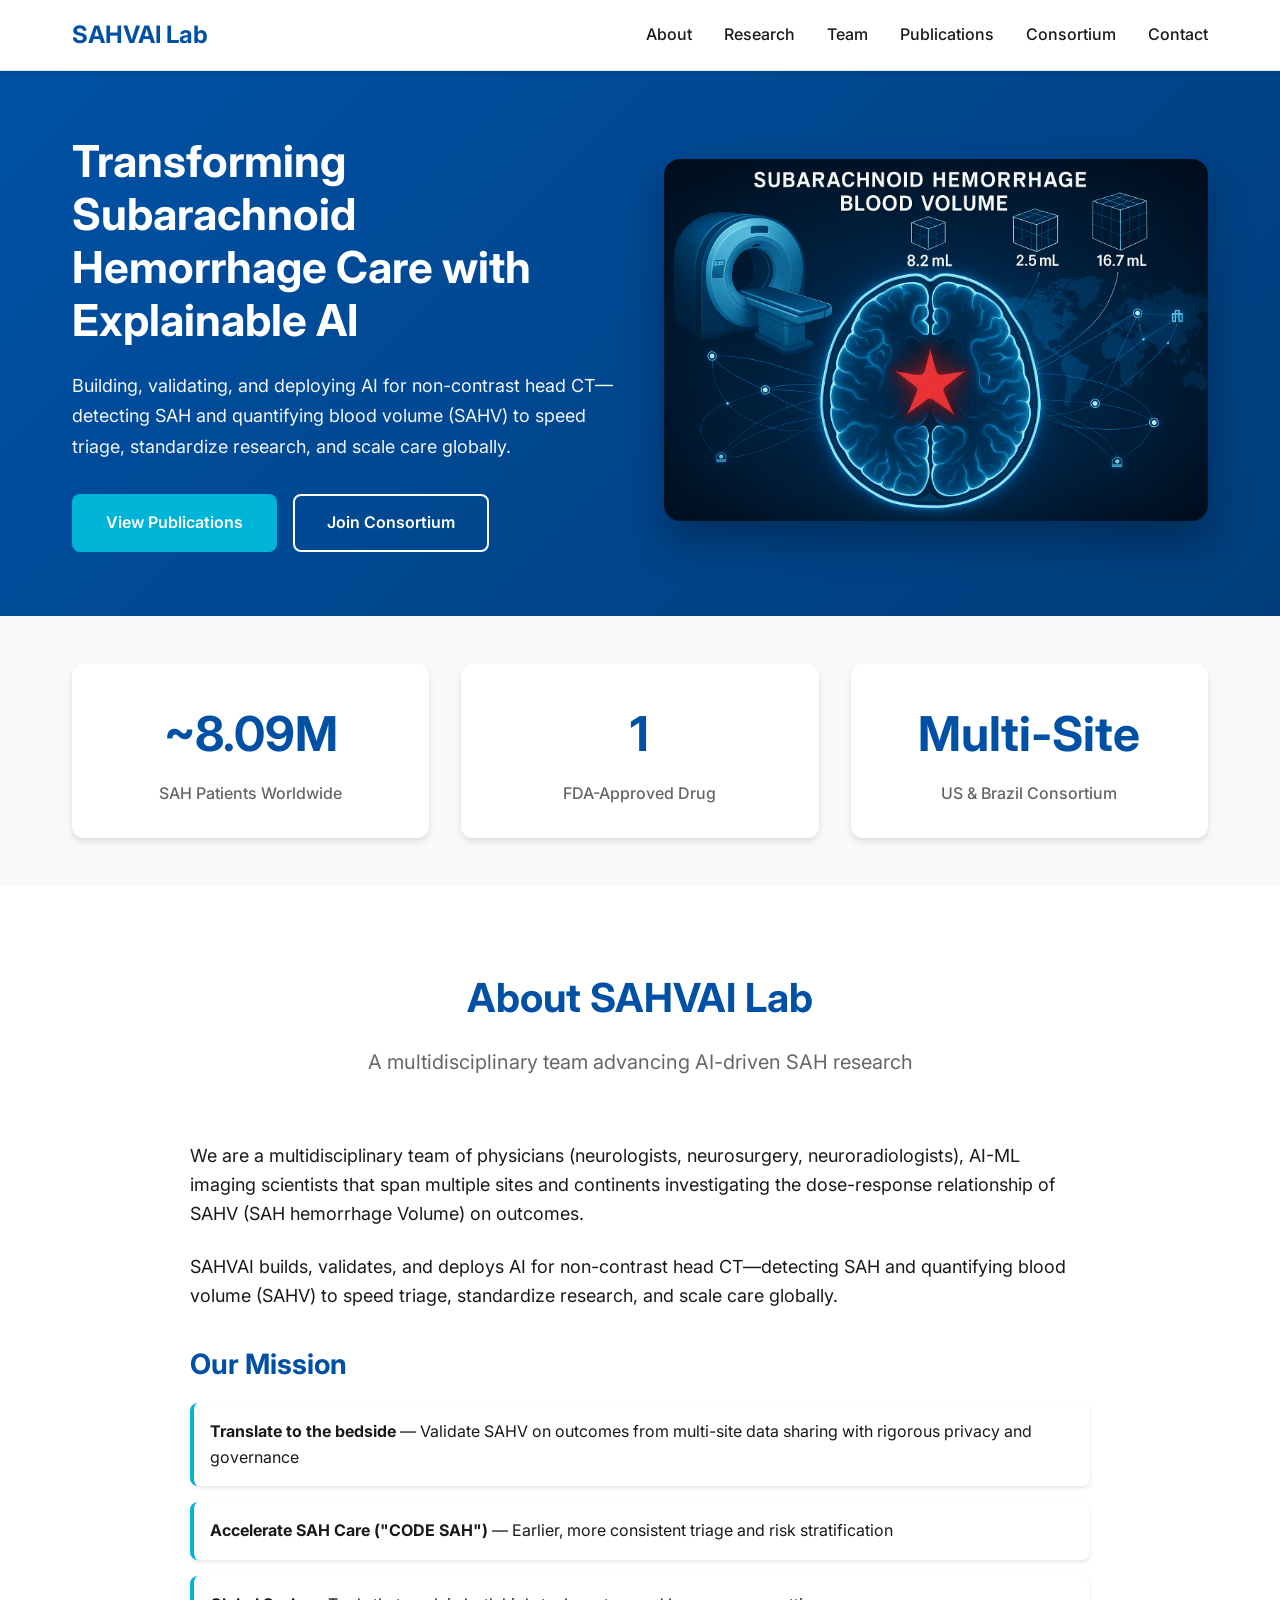
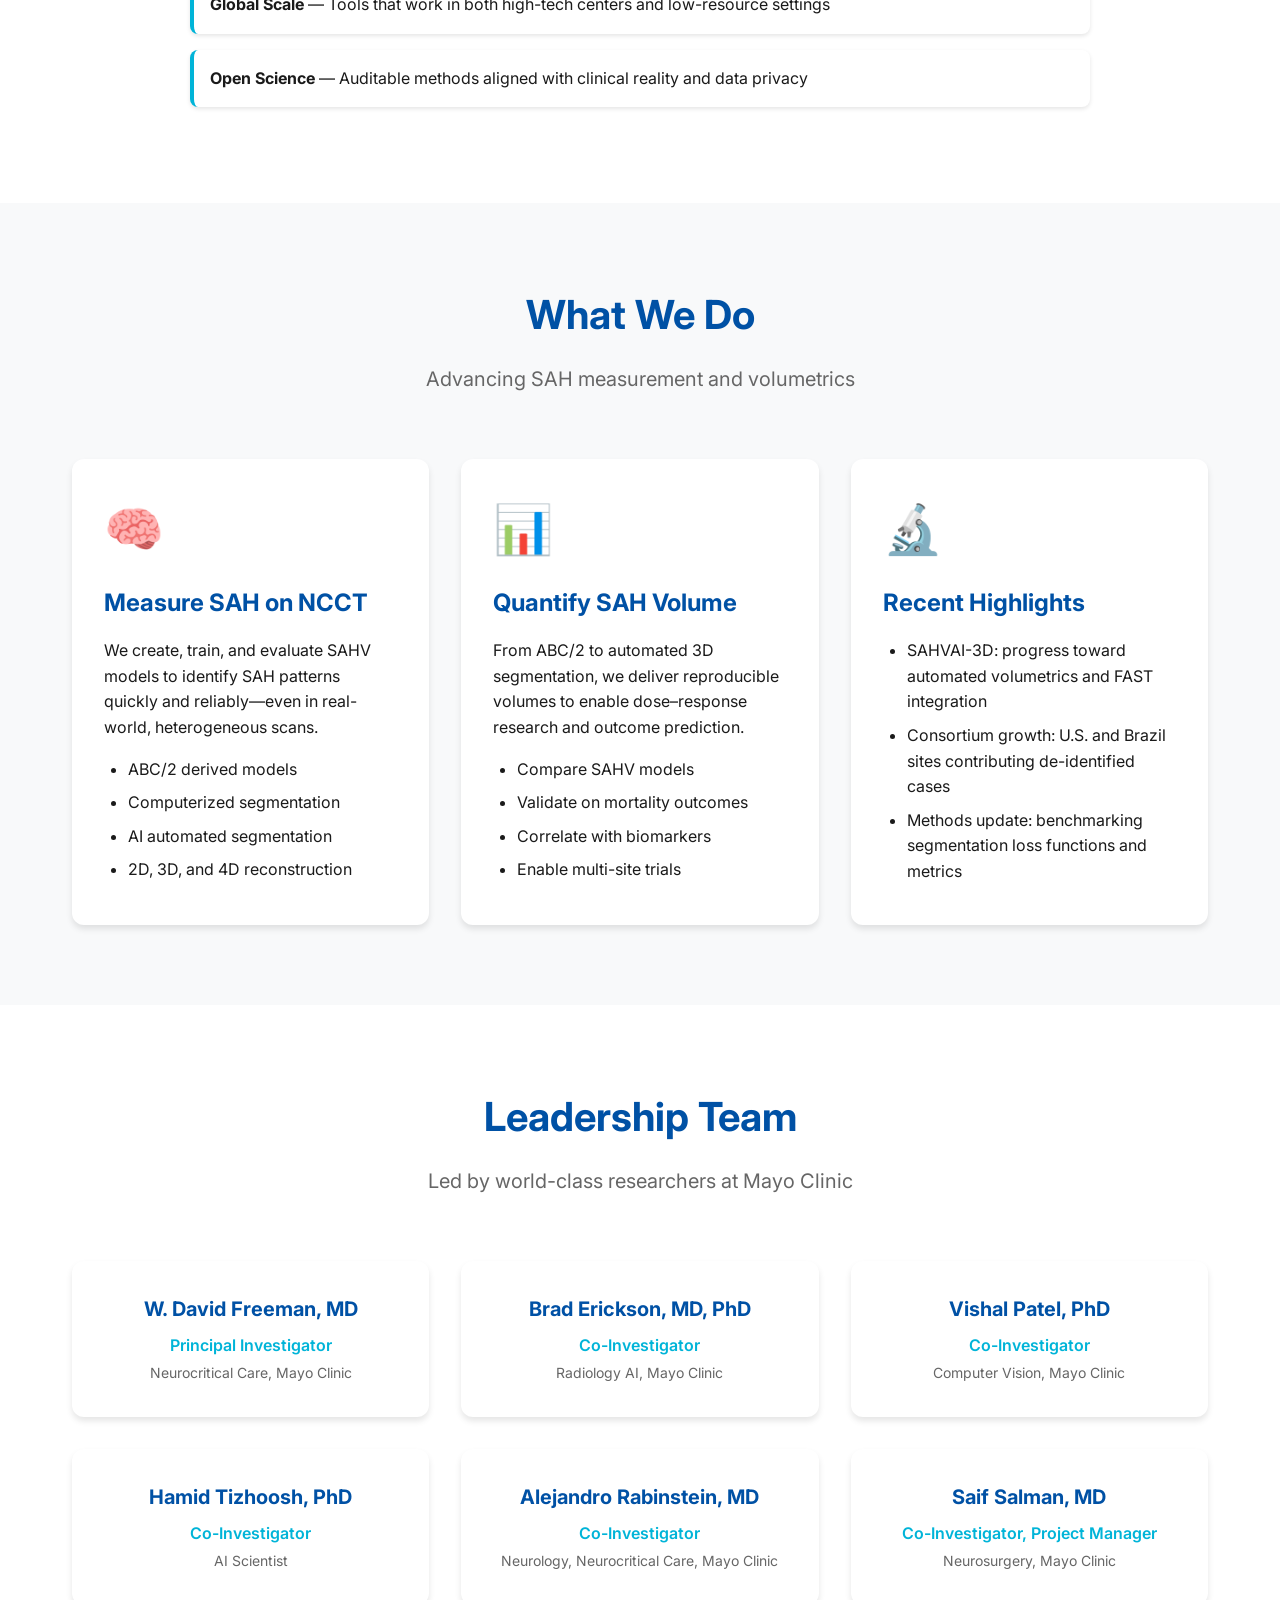
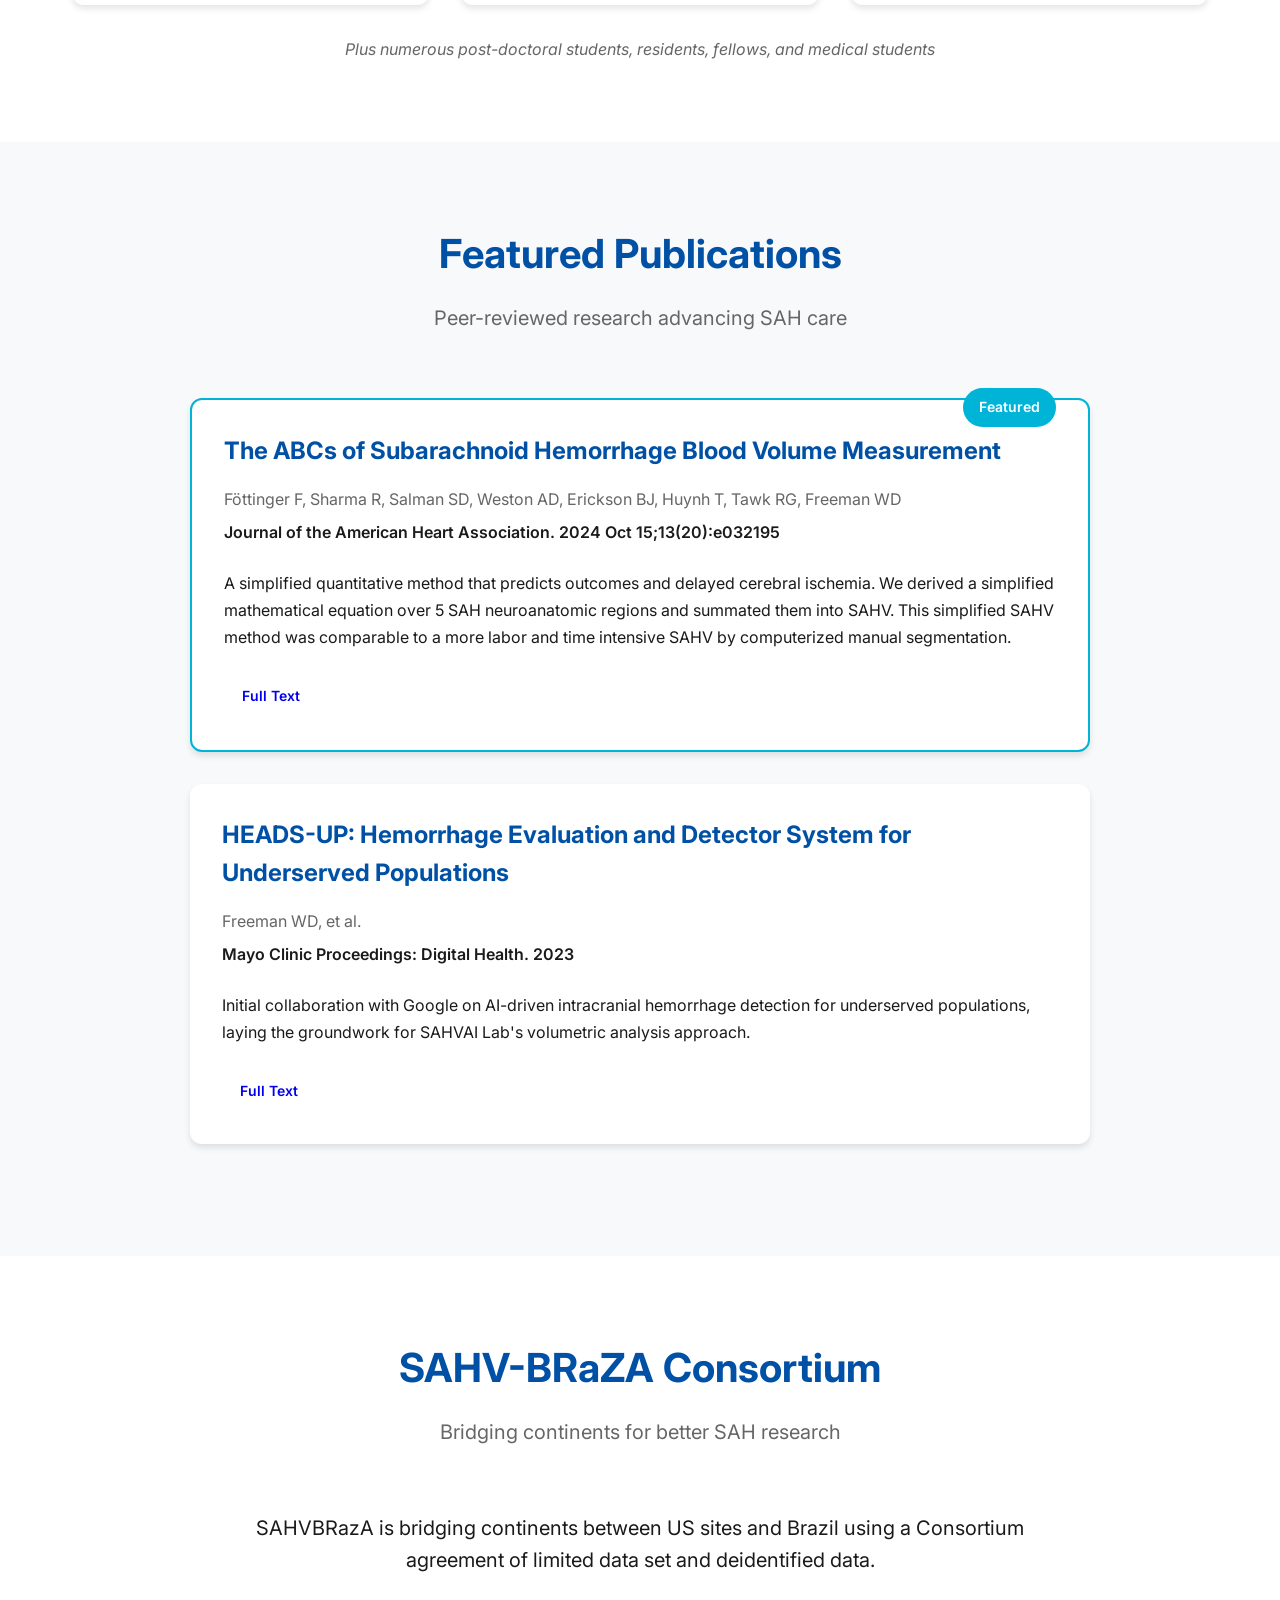
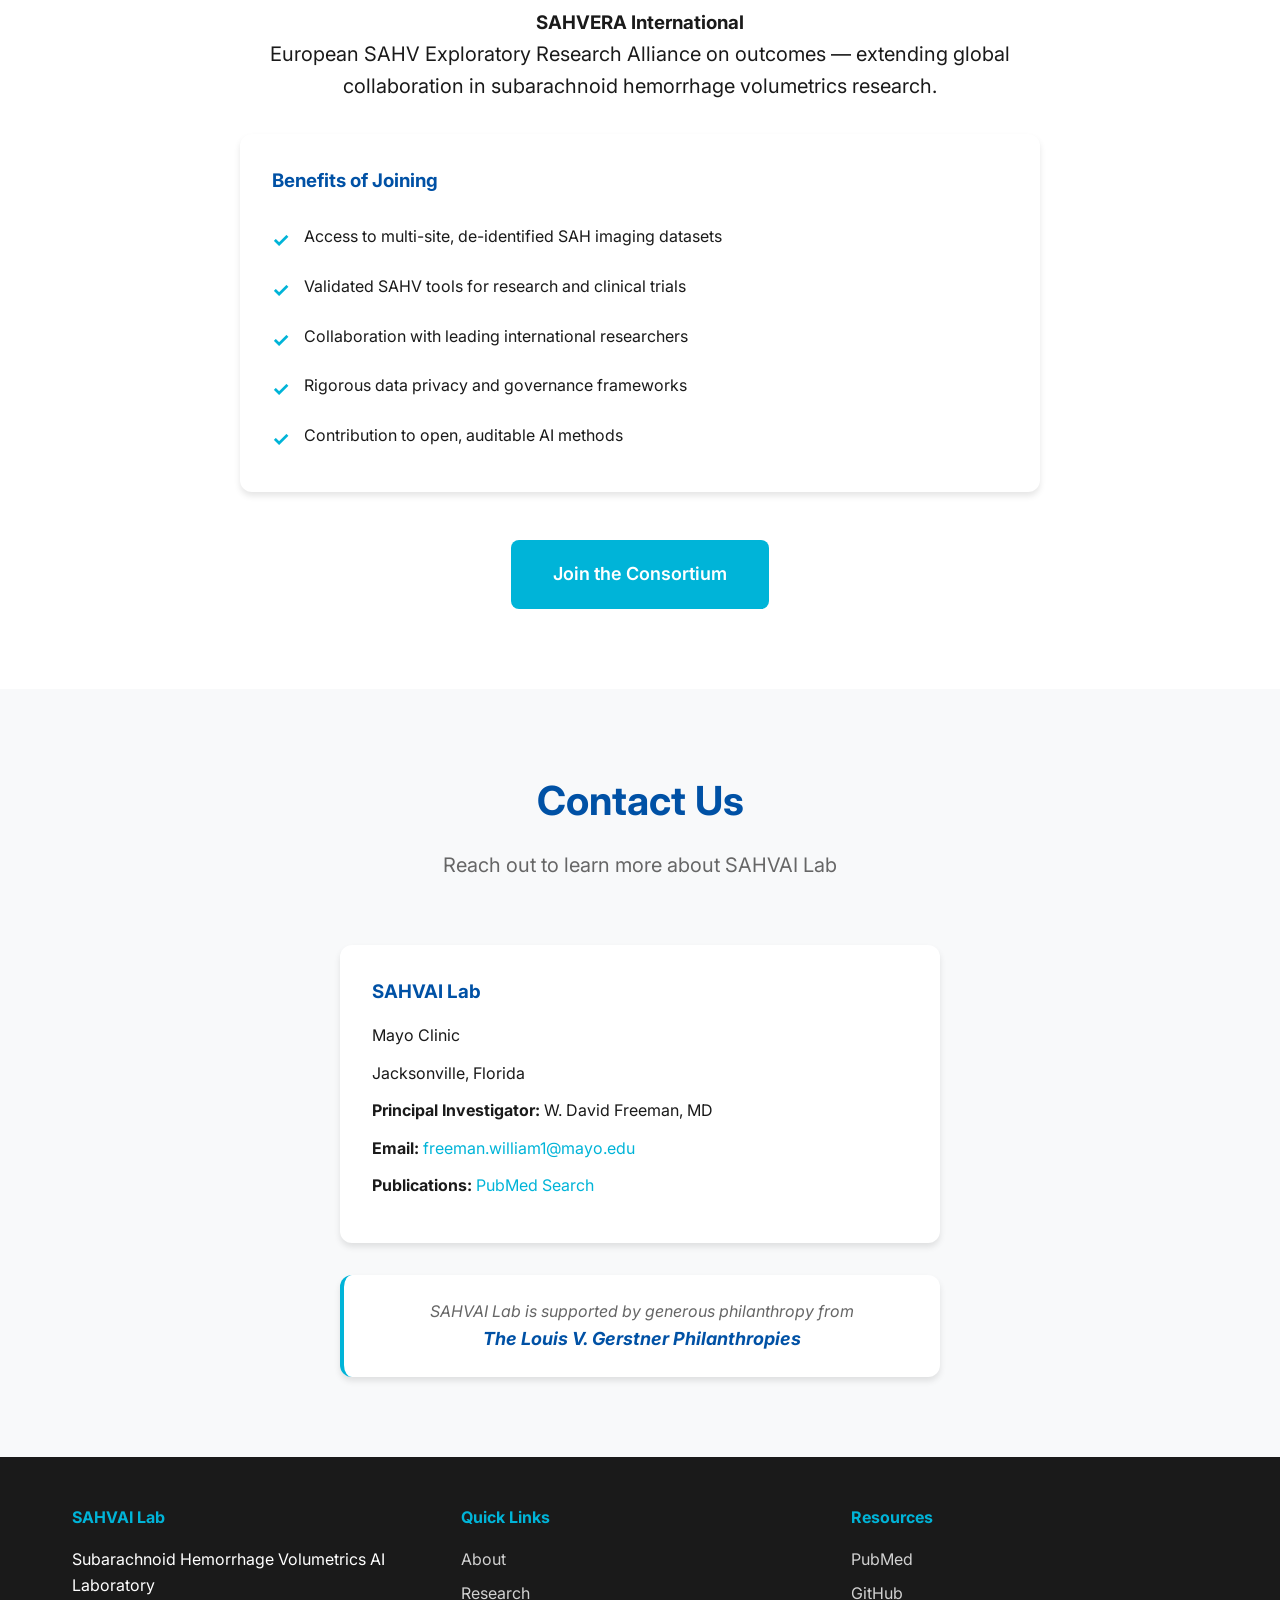
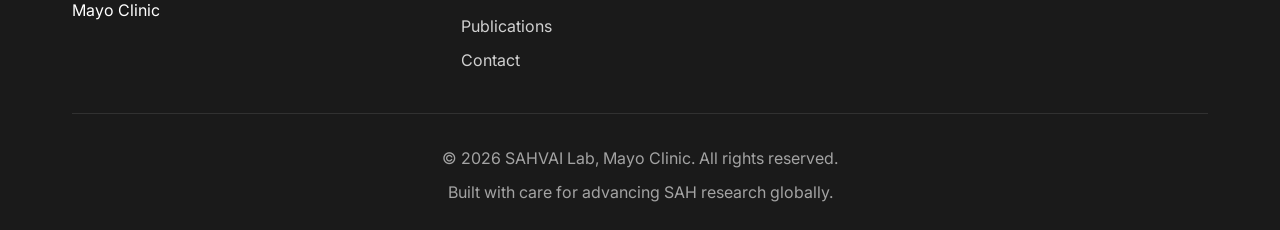
==== commit 1e35b407: "Update team roles and add SAHVERA International consortium" ====
--- a/index.html
+++ b/index.html
@@ -167,16 +167,16 @@
                 <div class="team-card">
                     <h3>Hamid Tizhoosh, PhD</h3>
                     <p class="team-role">Co-Investigator</p>
-                    <p class="team-affiliation">Medical Image Analysis</p>
+                    <p class="team-affiliation">AI Scientist</p>
                 </div>
                 <div class="team-card">
                     <h3>Alejandro Rabinstein, MD</h3>
                     <p class="team-role">Co-Investigator</p>
-                    <p class="team-affiliation">Neurology, Mayo Clinic</p>
+                    <p class="team-affiliation">Neurology, Neurocritical Care, Mayo Clinic</p>
                 </div>
                 <div class="team-card">
                     <h3>Saif Salman, MD</h3>
-                    <p class="team-role">Co-Investigator</p>
+                    <p class="team-role">Co-Investigator, Project Manager</p>
                     <p class="team-affiliation">Neurosurgery, Mayo Clinic</p>
                 </div>
             </div>
@@ -227,6 +227,9 @@
             <div class="consortium-content">
                 <p>SAHVBRazA is bridging continents between US sites and Brazil using a Consortium agreement of limited data set and deidentified data.</p>
                 
+                <h3>SAHVERA International</h3>
+                <p>European SAHV Exploratory Research Alliance on outcomes — extending global collaboration in subarachnoid hemorrhage volumetrics research.</p>
+                
                 <div class="consortium-benefits">
                     <h3>Benefits of Joining</h3>
                     <ul>
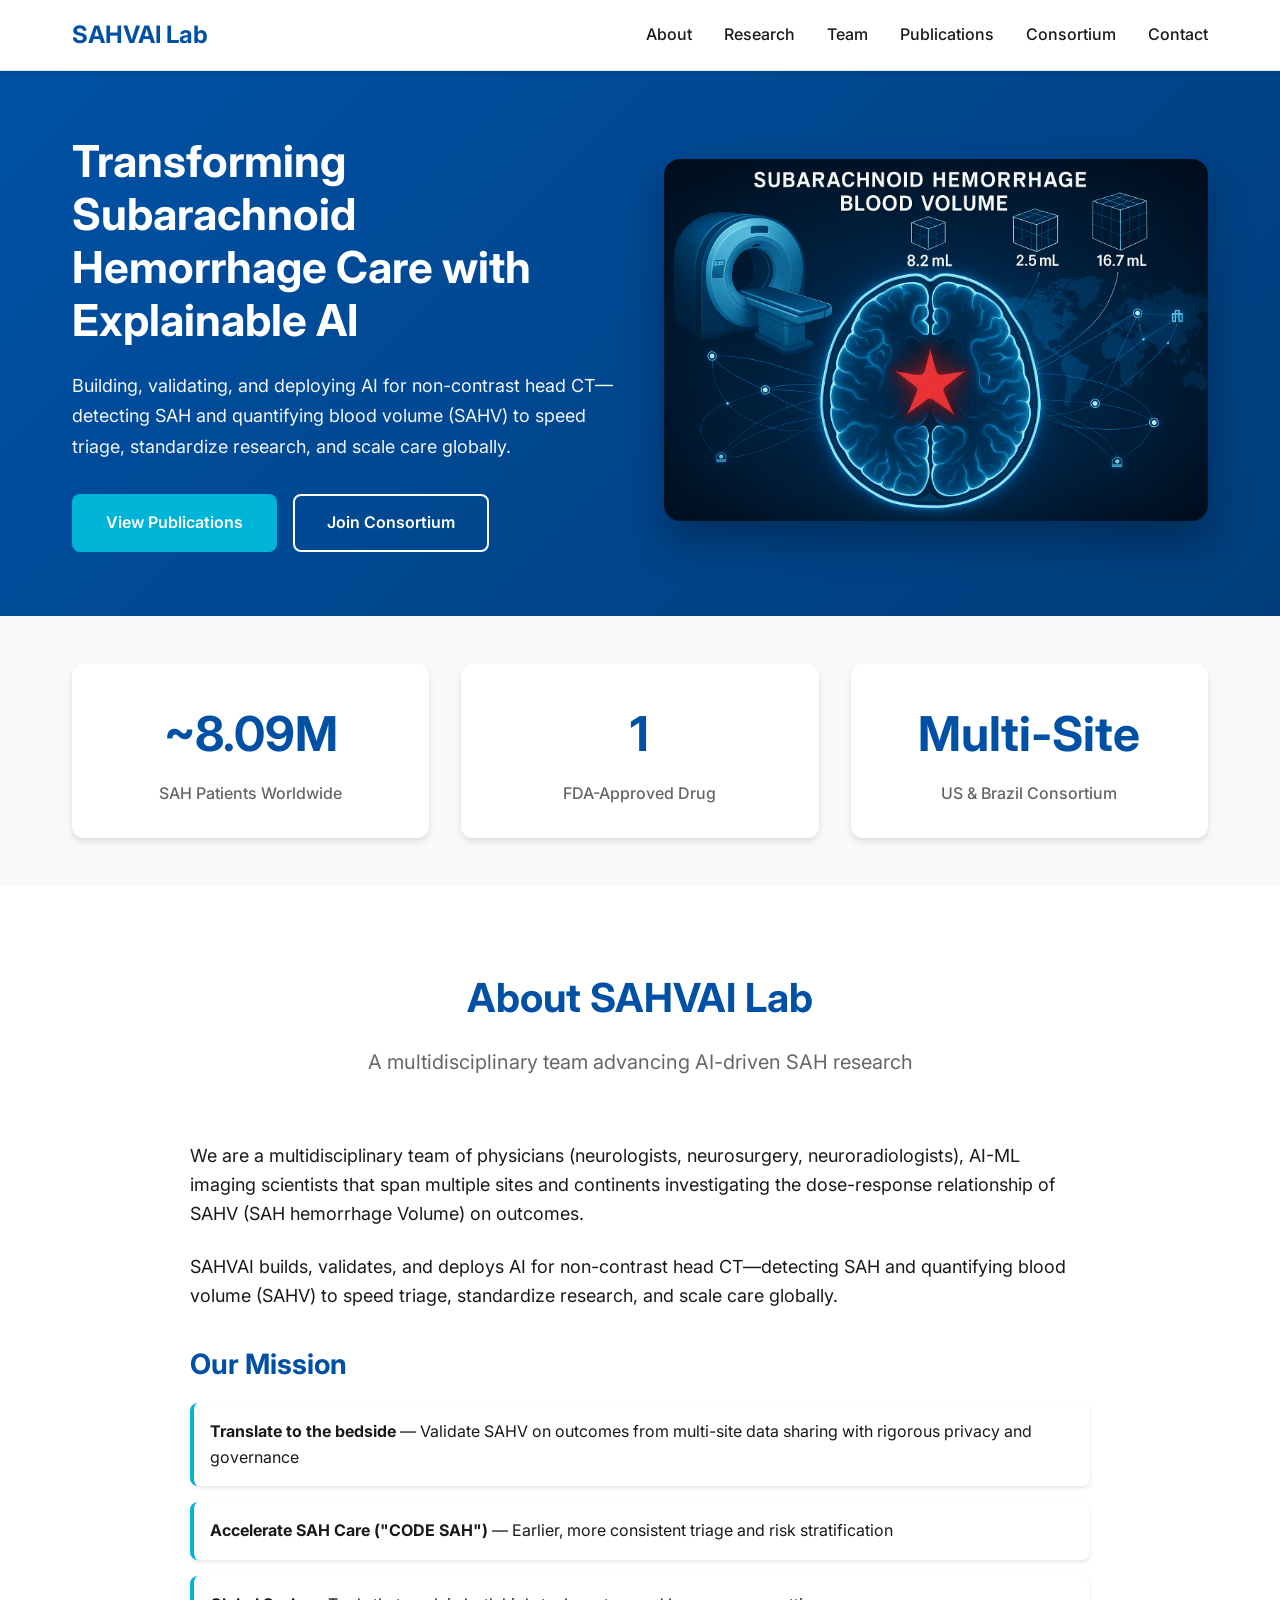
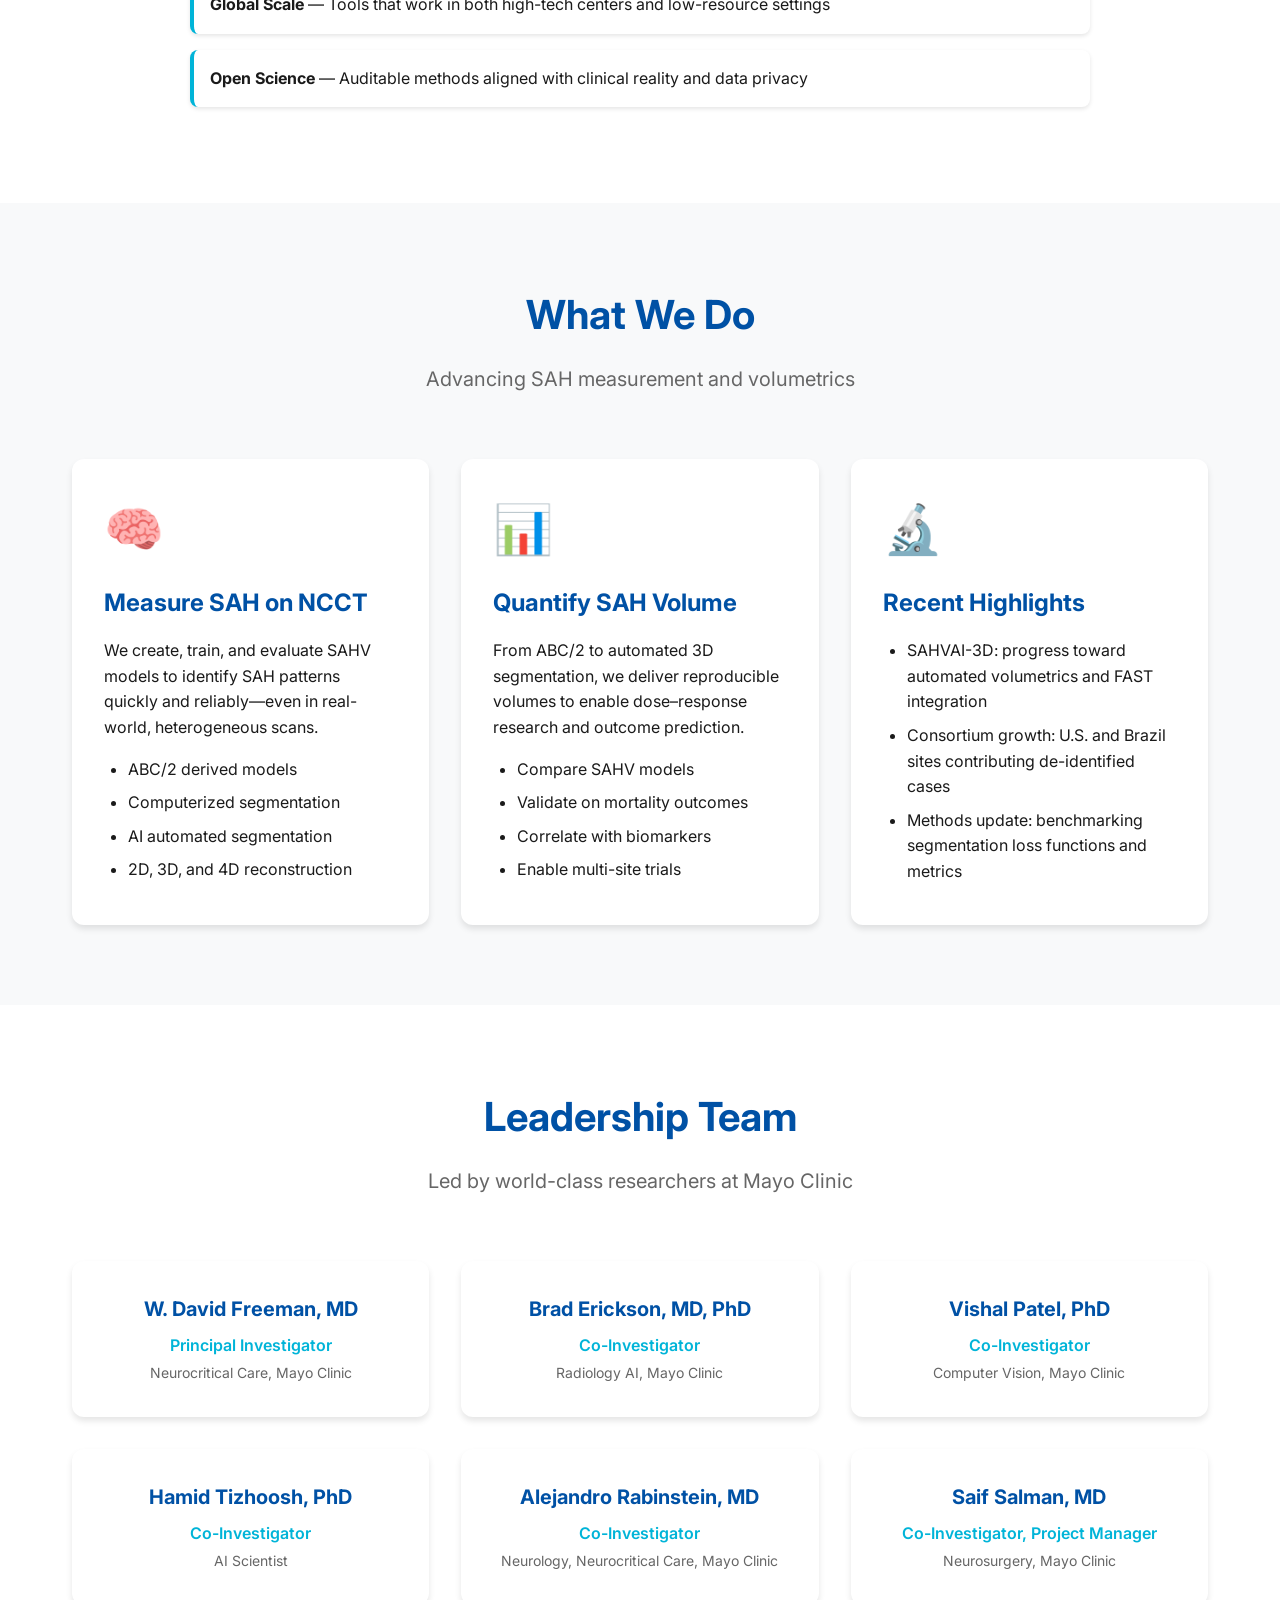
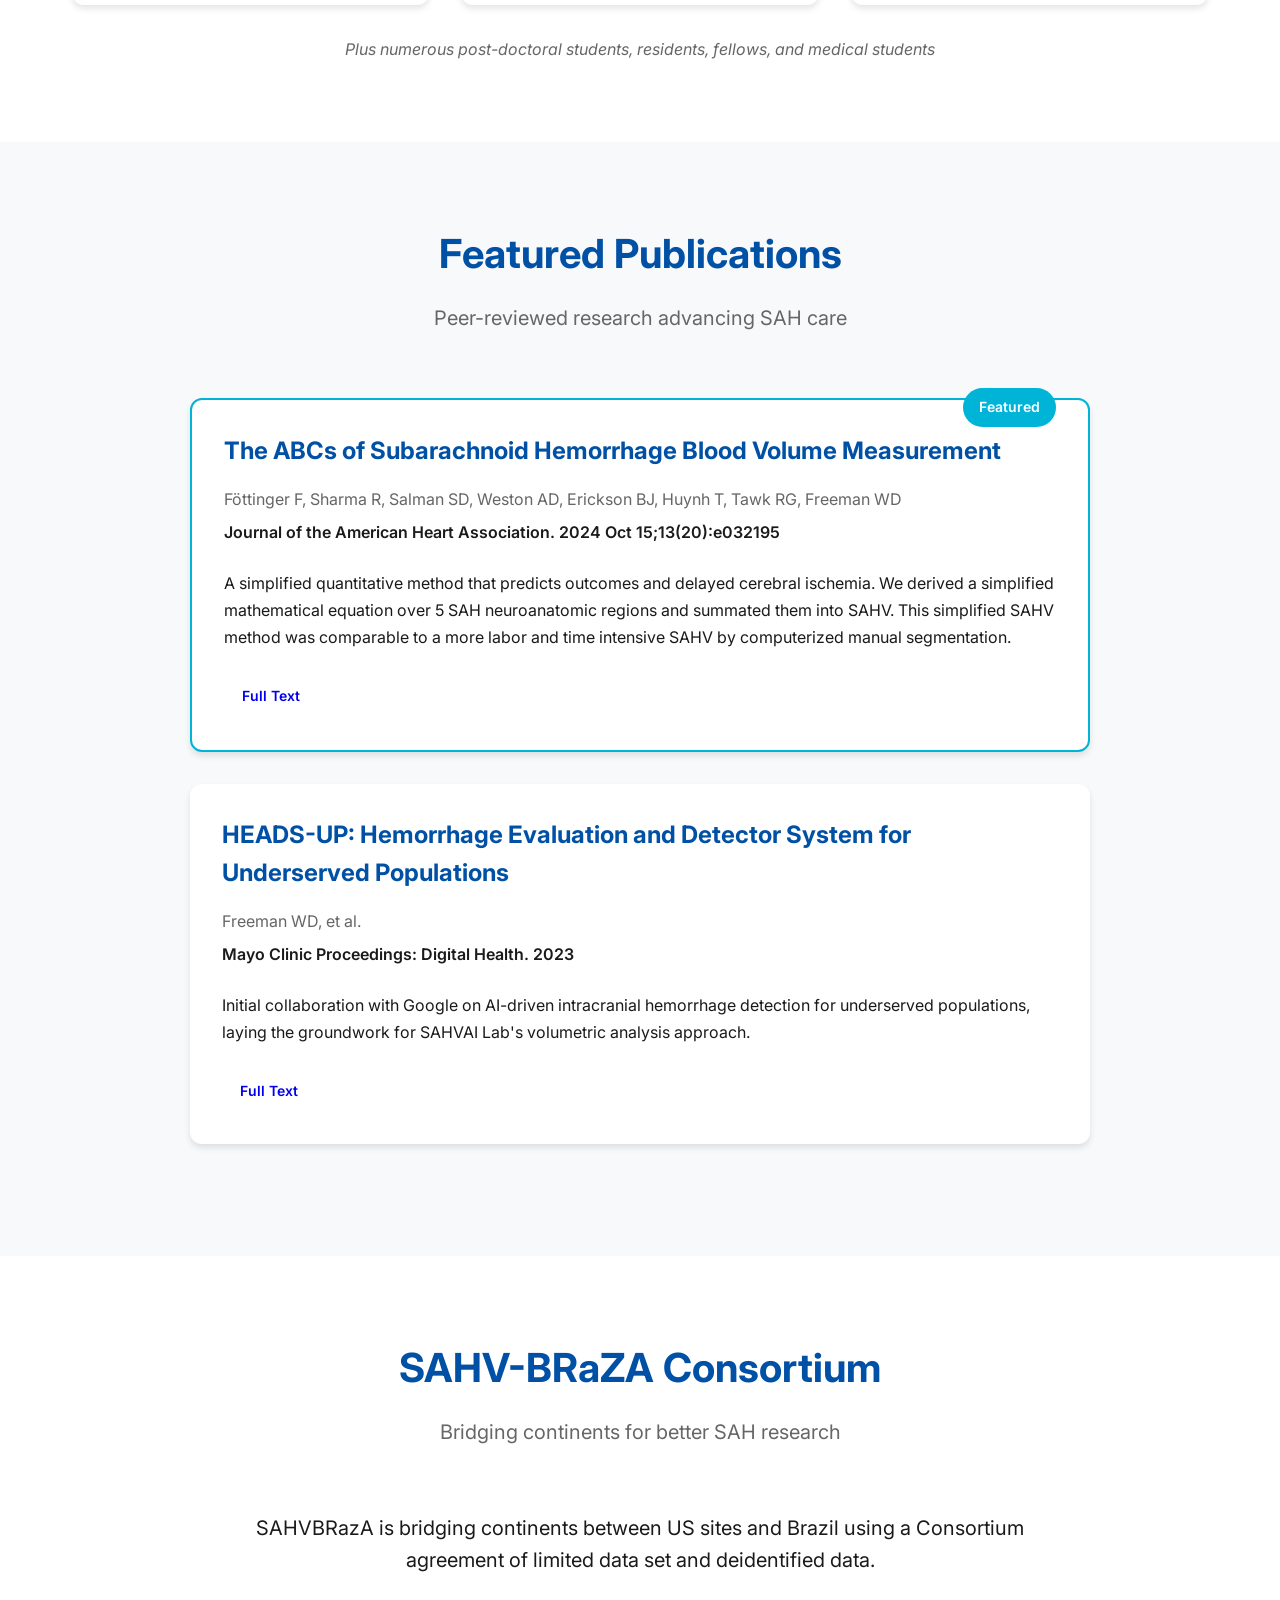
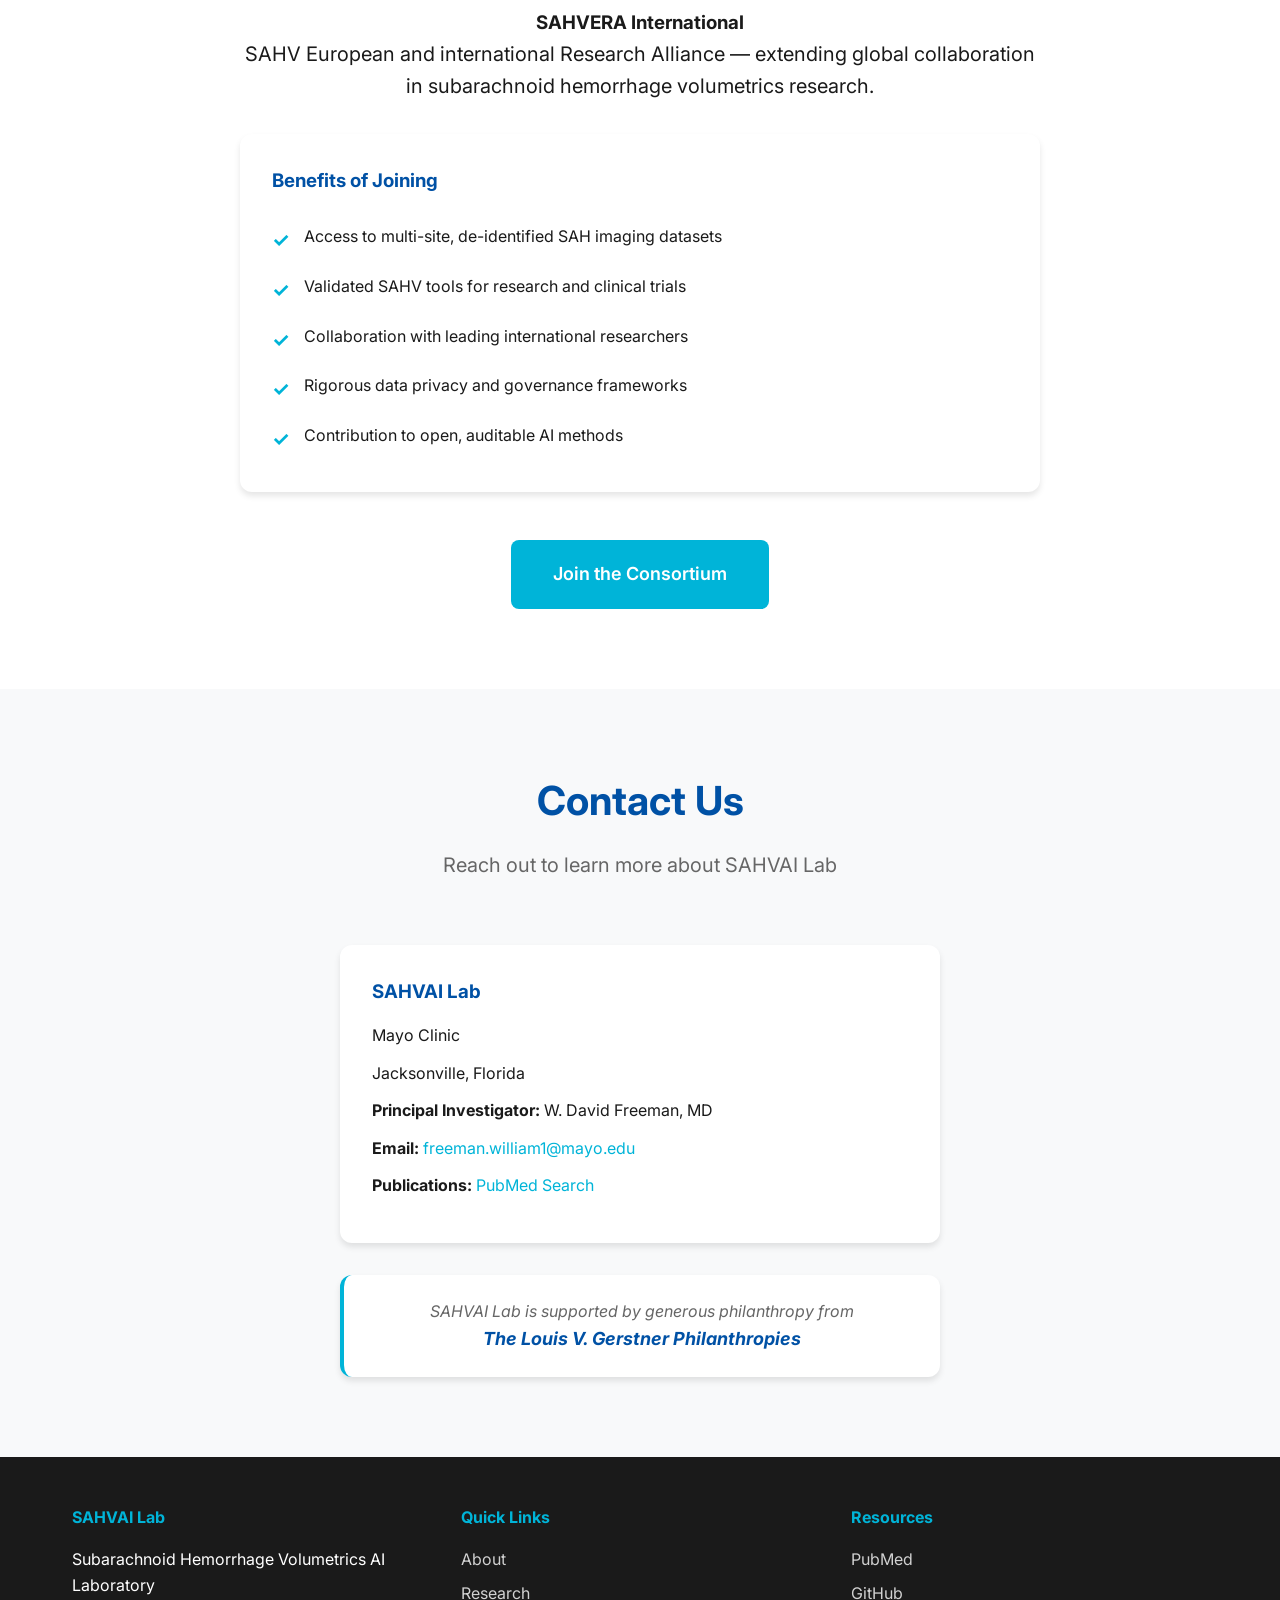
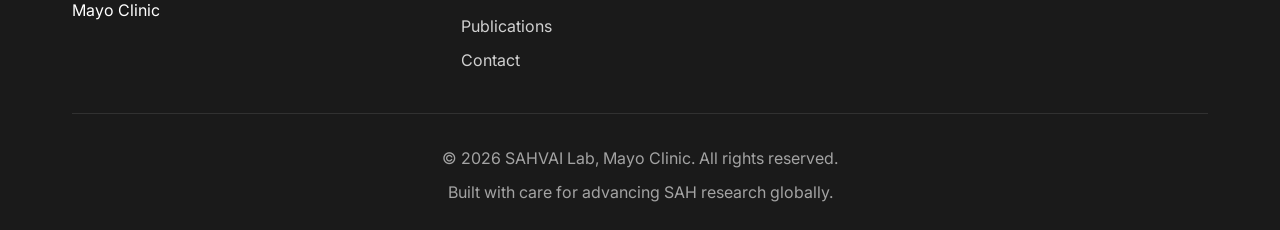
==== commit 91a4031a: "Fix SAHVERA expansion: SAHV European and international Research Alliance" ====
--- a/index.html
+++ b/index.html
@@ -228,7 +228,7 @@
                 <p>SAHVBRazA is bridging continents between US sites and Brazil using a Consortium agreement of limited data set and deidentified data.</p>
                 
                 <h3>SAHVERA International</h3>
-                <p>European SAHV Exploratory Research Alliance on outcomes — extending global collaboration in subarachnoid hemorrhage volumetrics research.</p>
+                <p>SAHV European and international Research Alliance — extending global collaboration in subarachnoid hemorrhage volumetrics research.</p>
                 
                 <div class="consortium-benefits">
                     <h3>Benefits of Joining</h3>
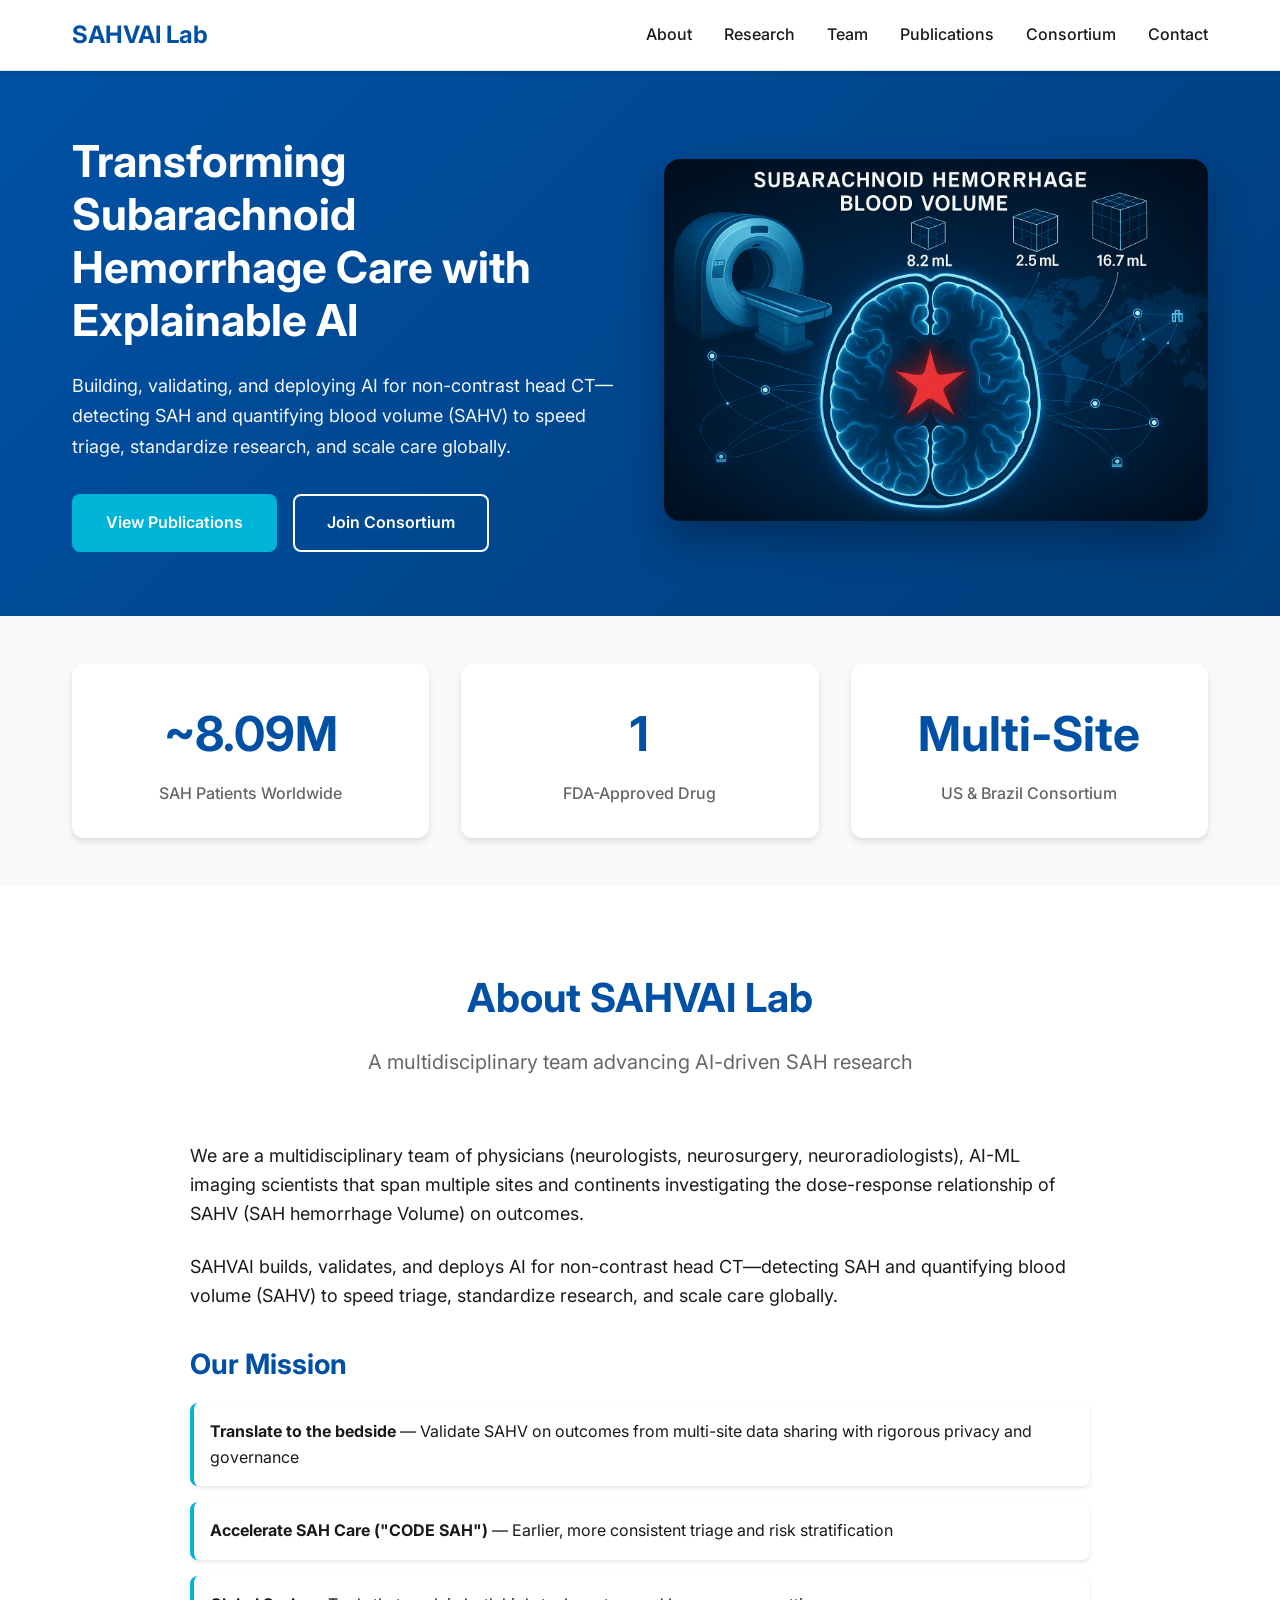
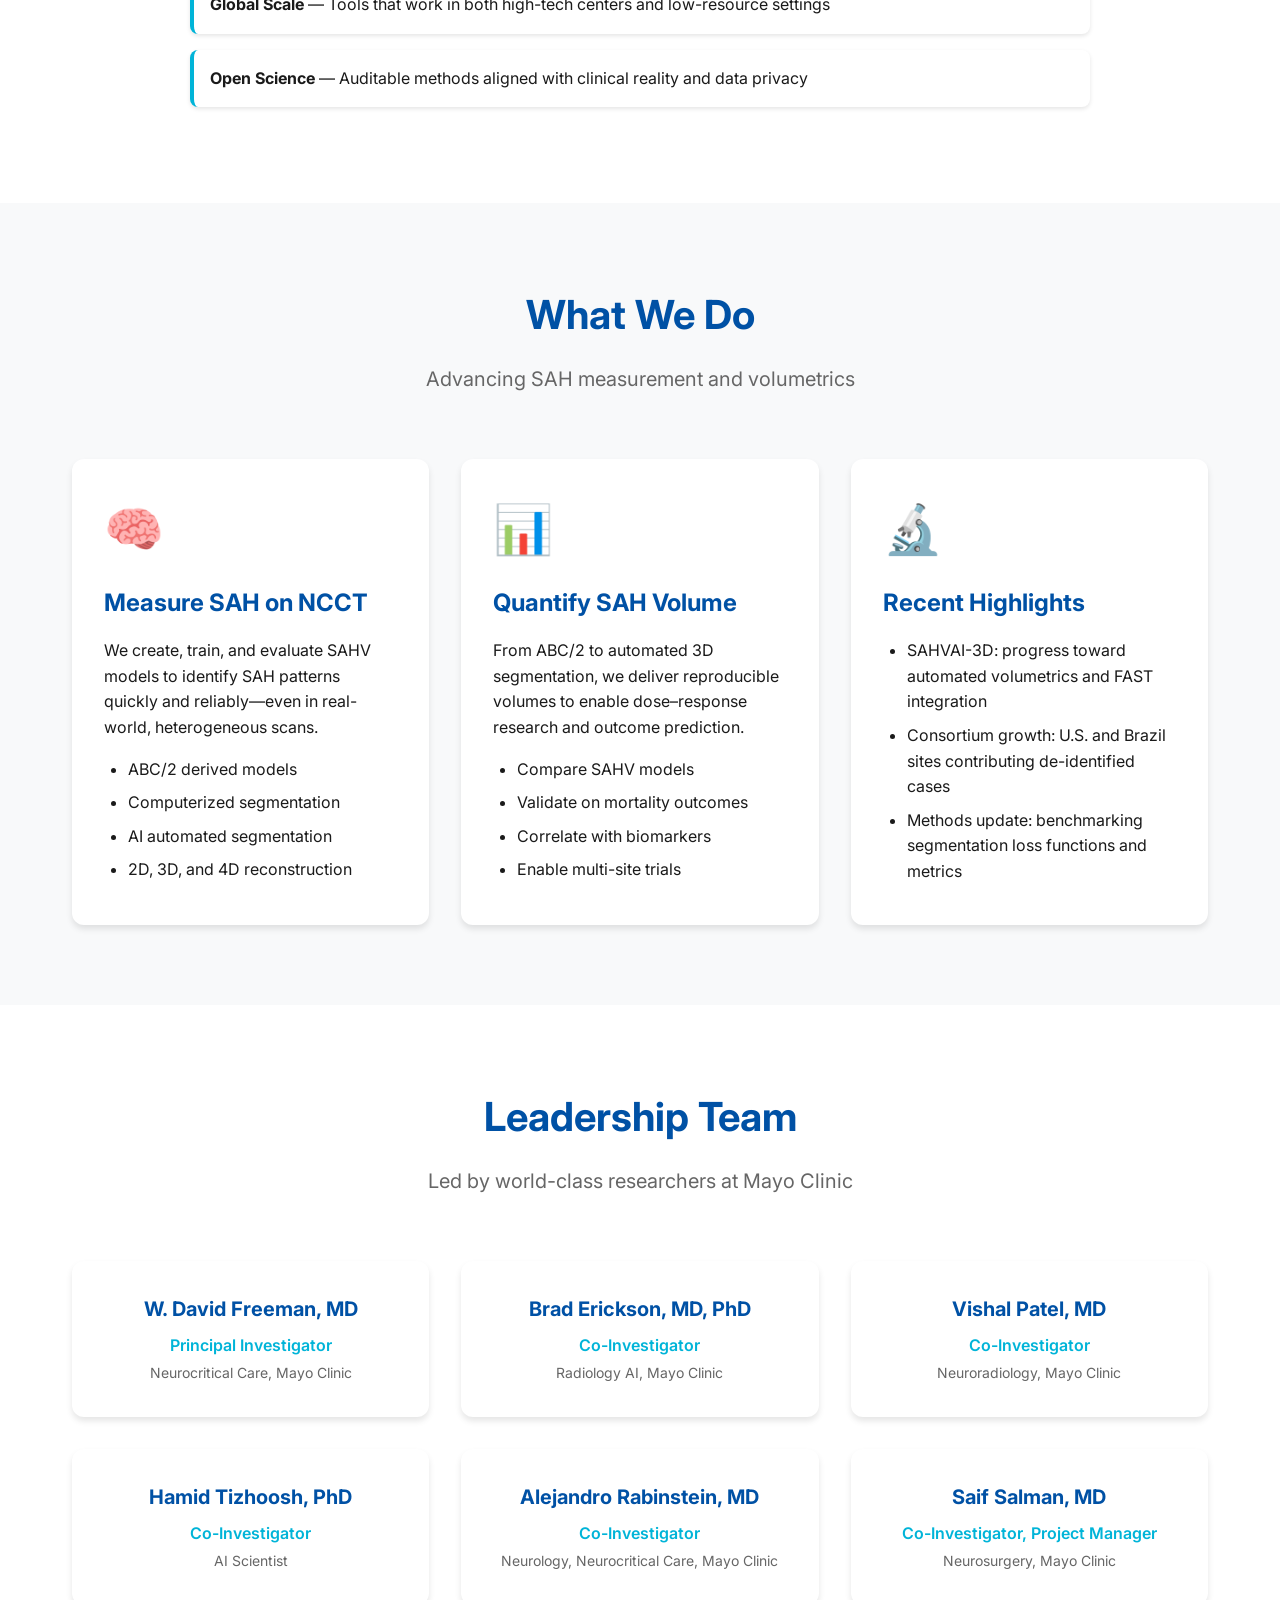
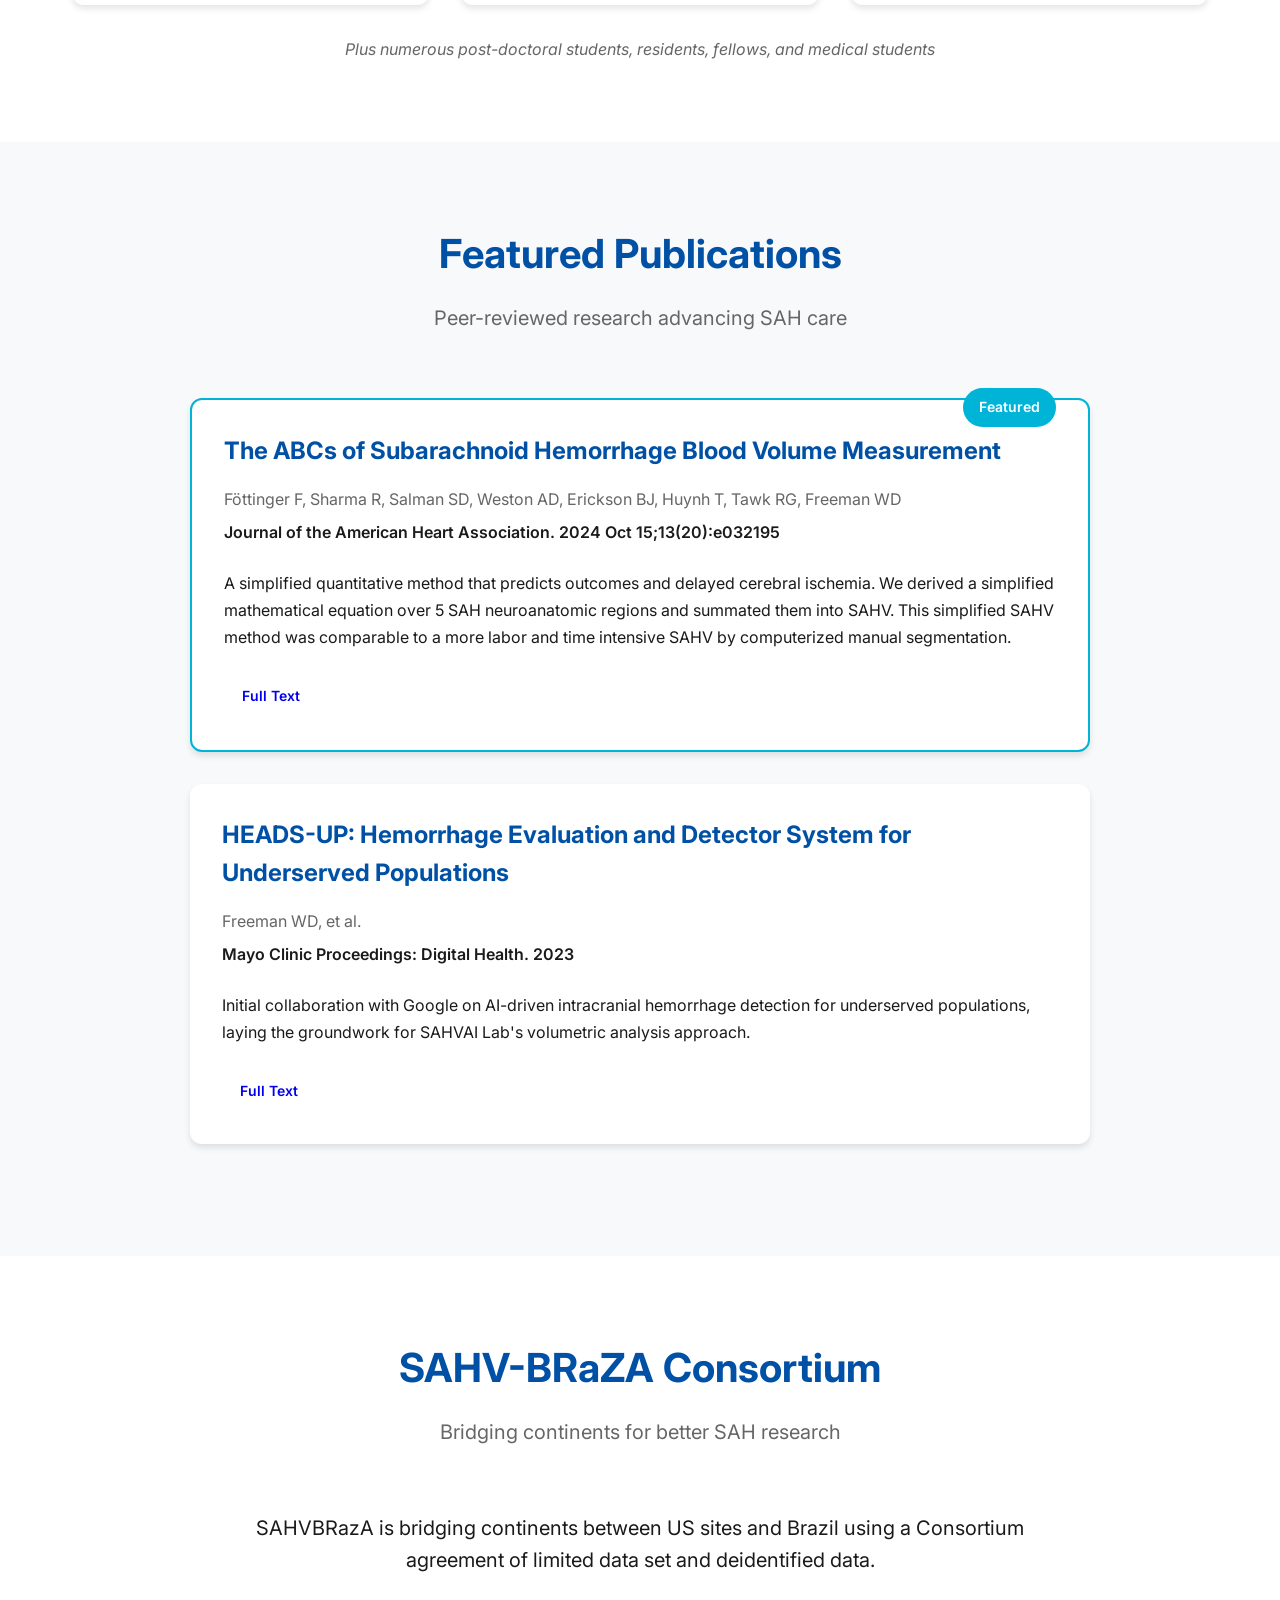
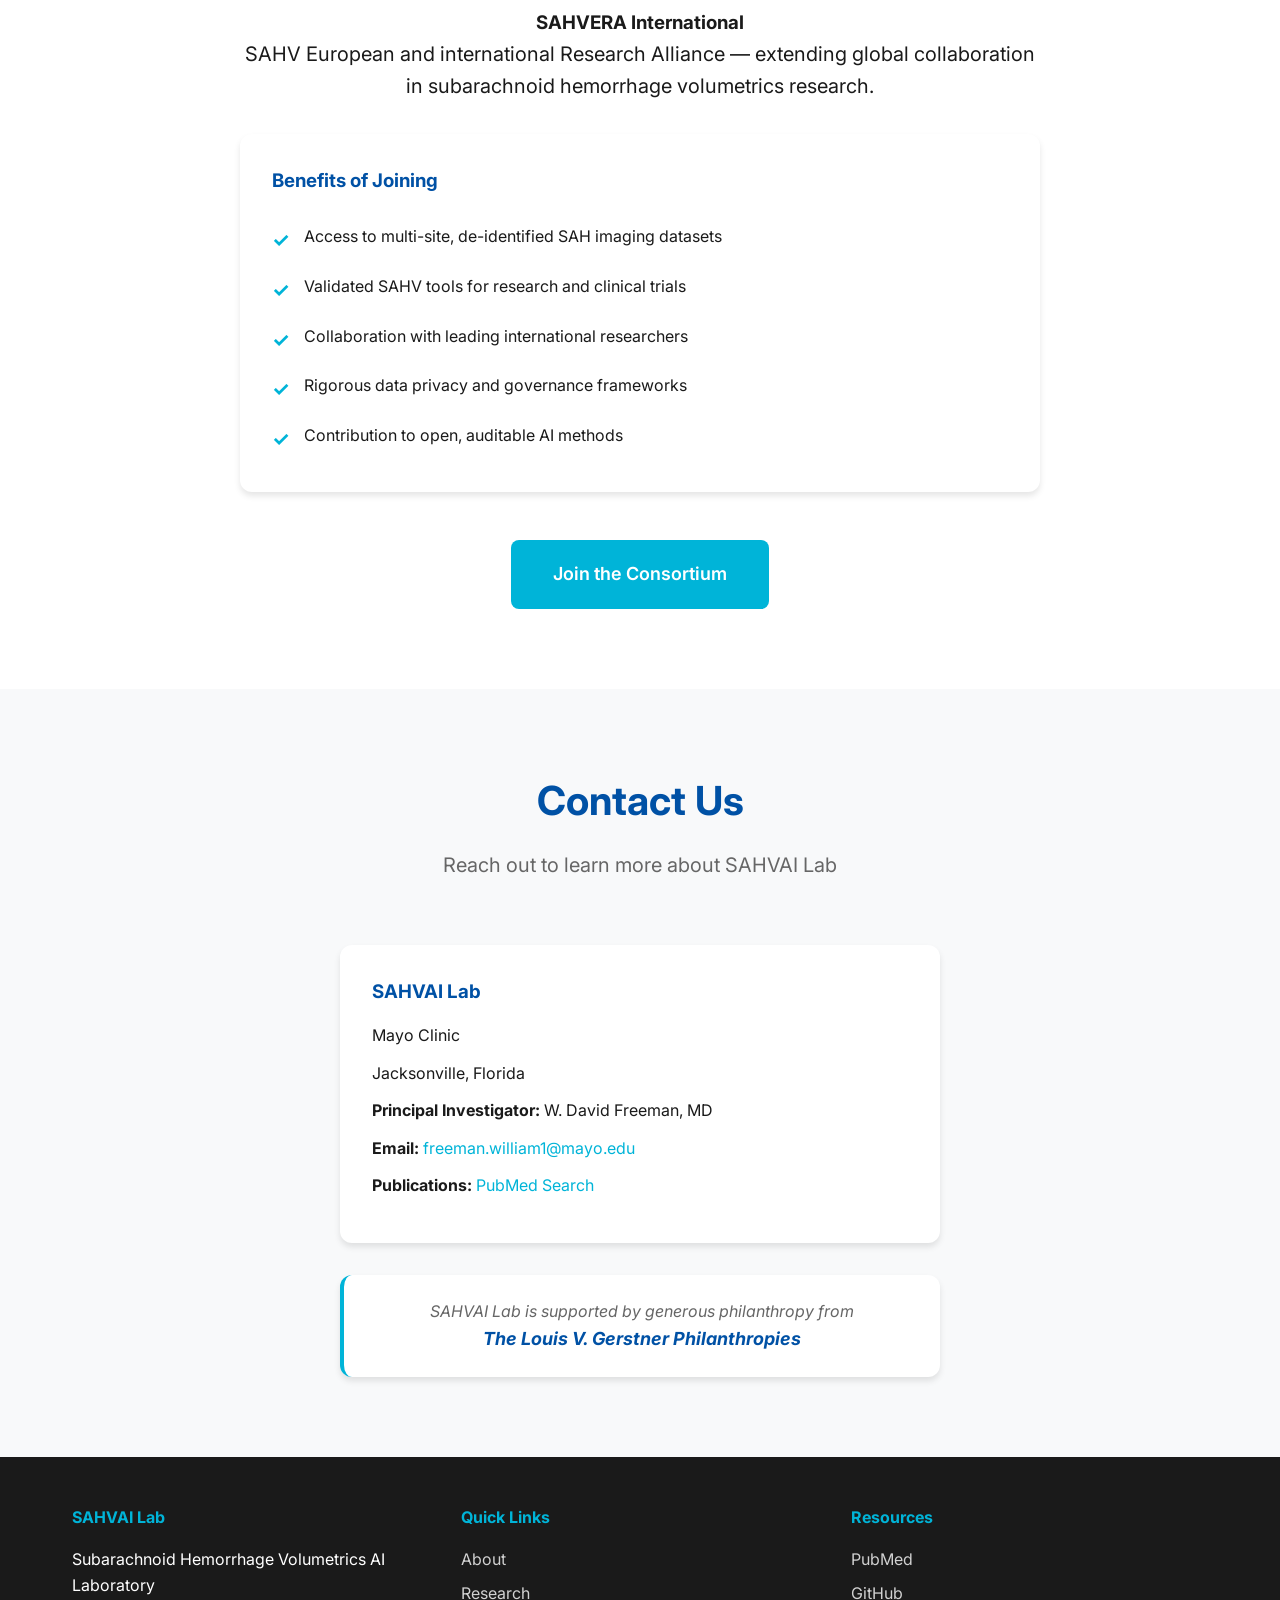
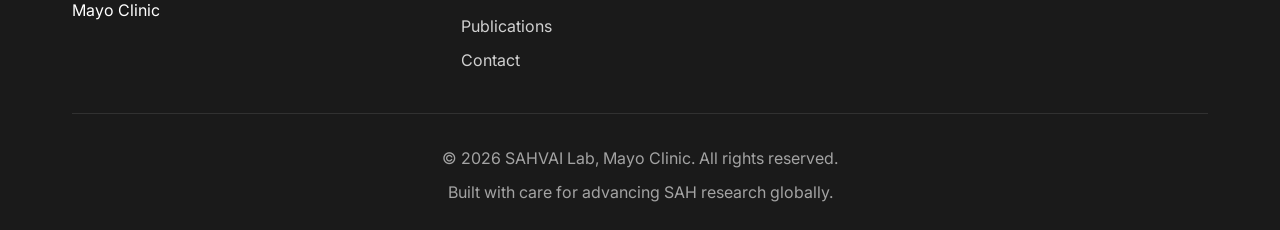
==== commit 318be7aa: "Fix Dr. Patel credentials: Neuroradiologist, not Computer Vision" ====
--- a/index.html
+++ b/index.html
@@ -160,9 +160,9 @@
                     <p class="team-affiliation">Radiology AI, Mayo Clinic</p>
                 </div>
                 <div class="team-card">
-                    <h3>Vishal Patel, PhD</h3>
+                    <h3>Vishal Patel, MD</h3>
                     <p class="team-role">Co-Investigator</p>
-                    <p class="team-affiliation">Computer Vision, Mayo Clinic</p>
+                    <p class="team-affiliation">Neuroradiology, Mayo Clinic</p>
                 </div>
                 <div class="team-card">
                     <h3>Hamid Tizhoosh, PhD</h3>
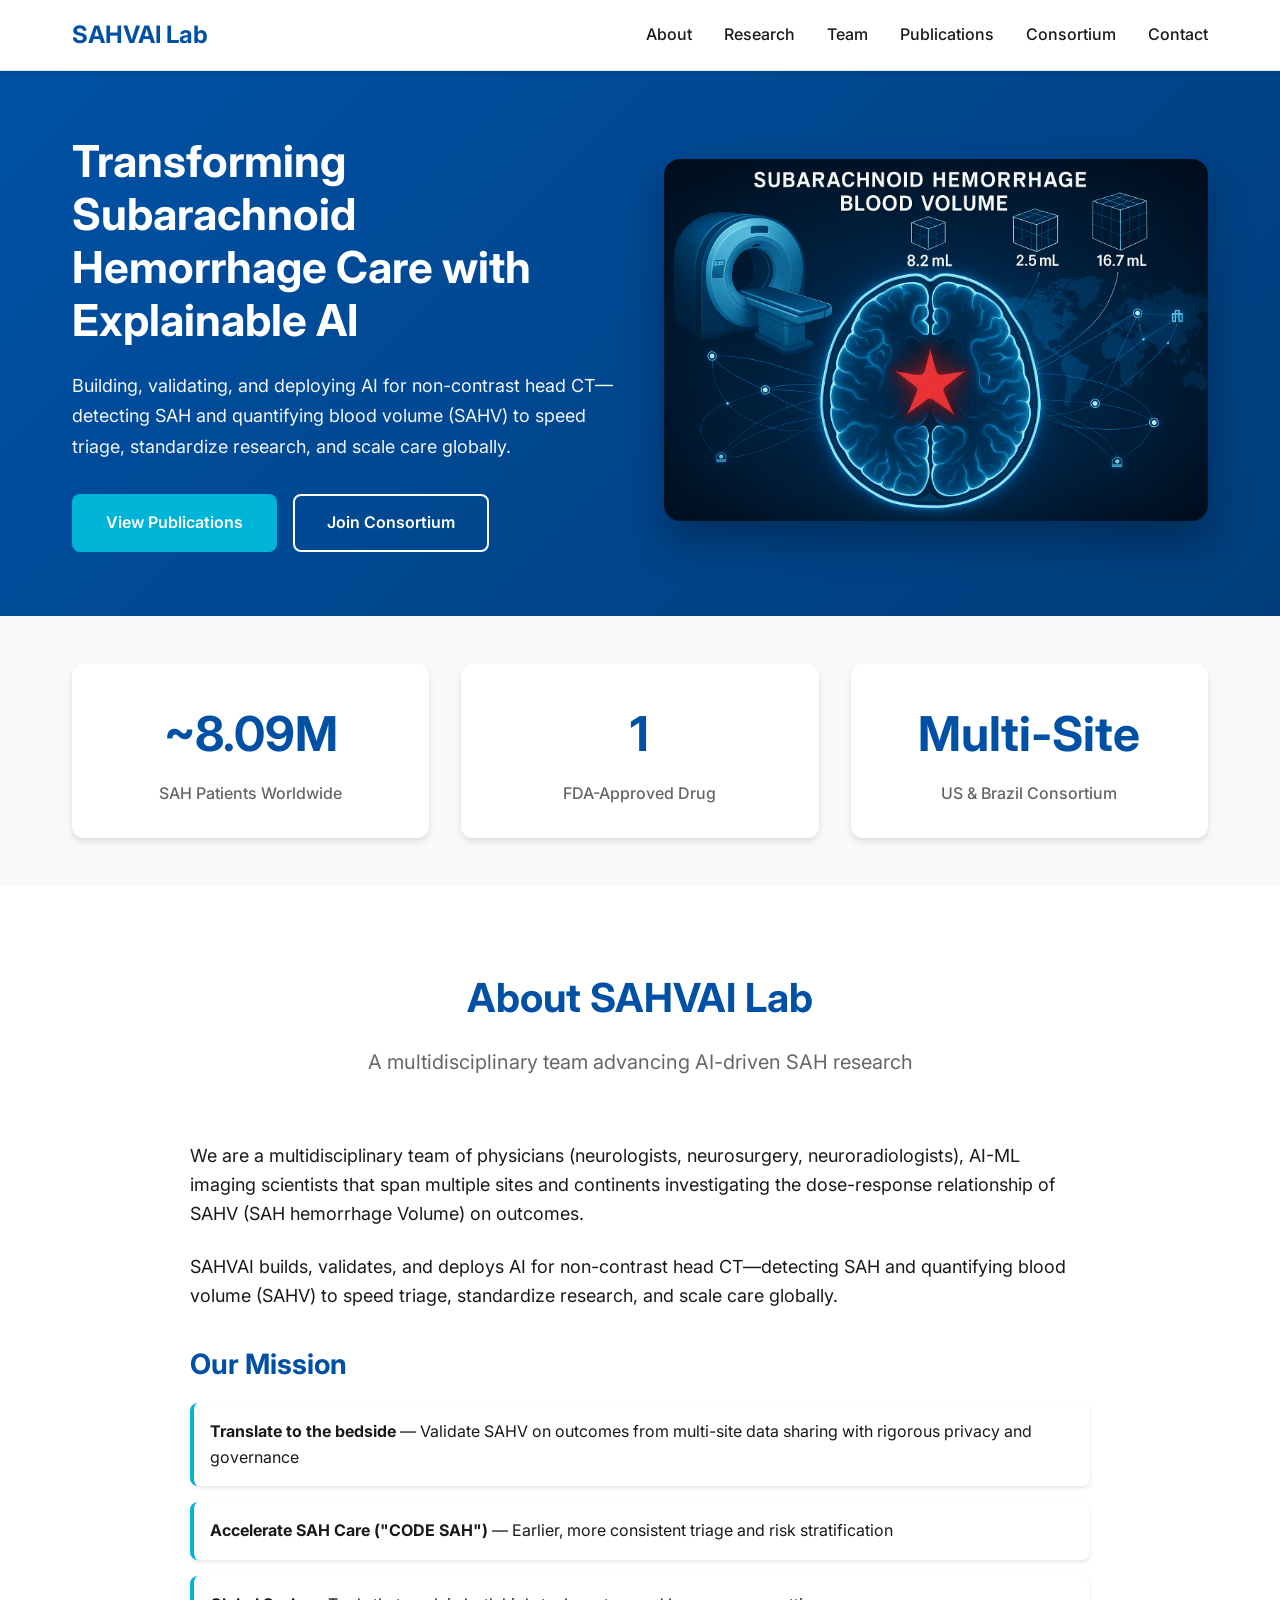
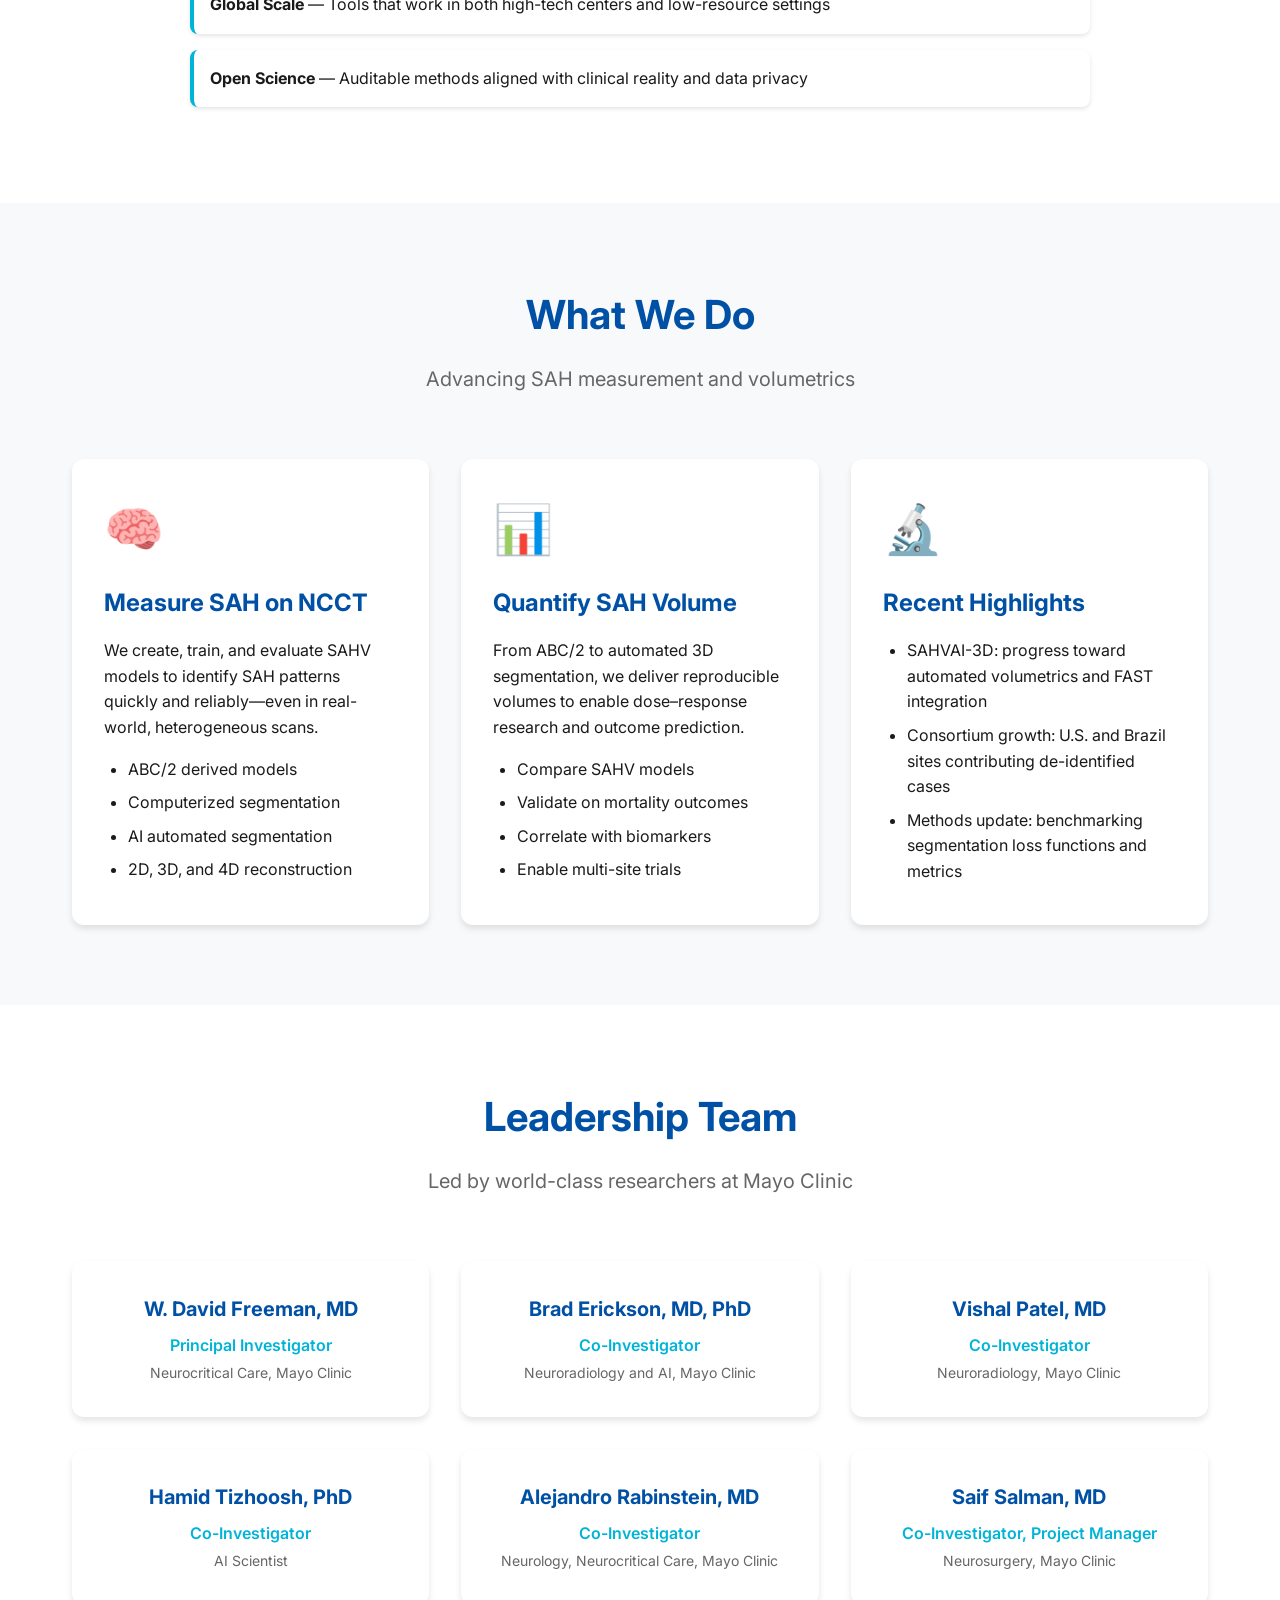
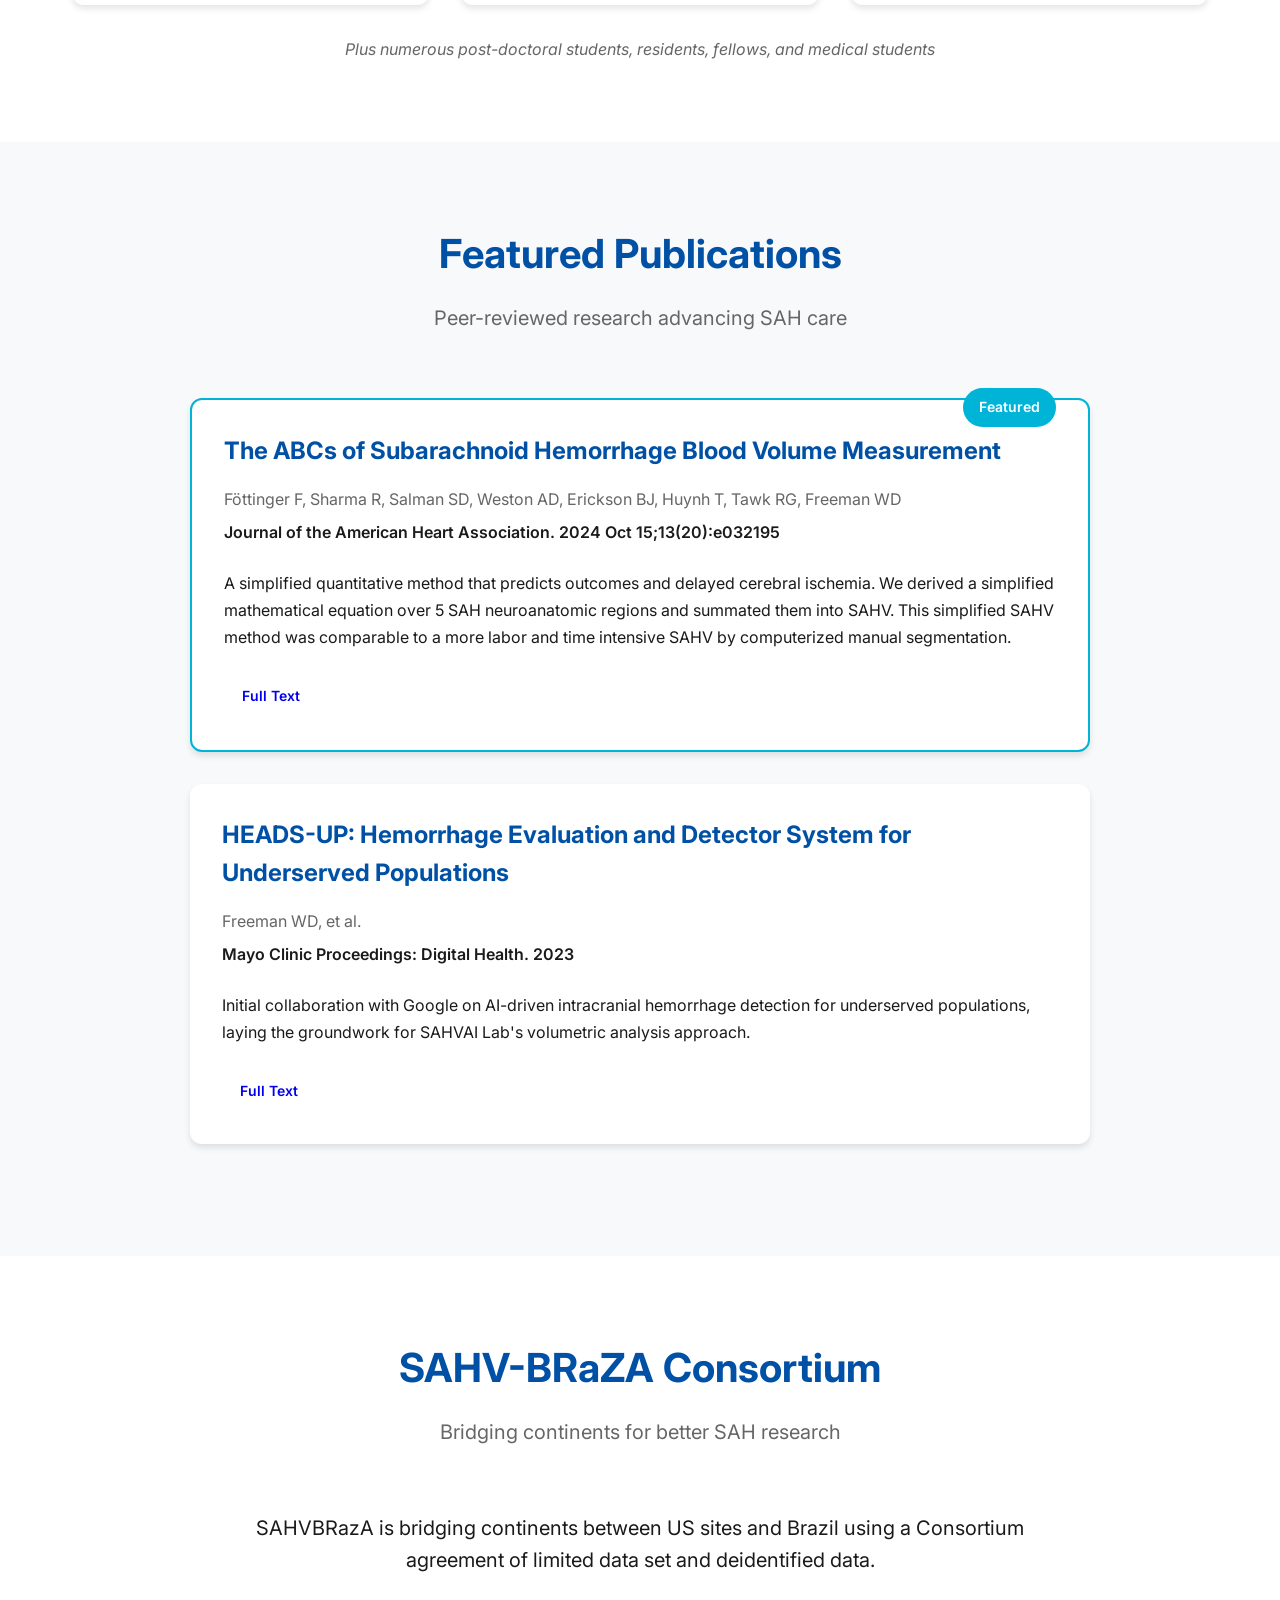
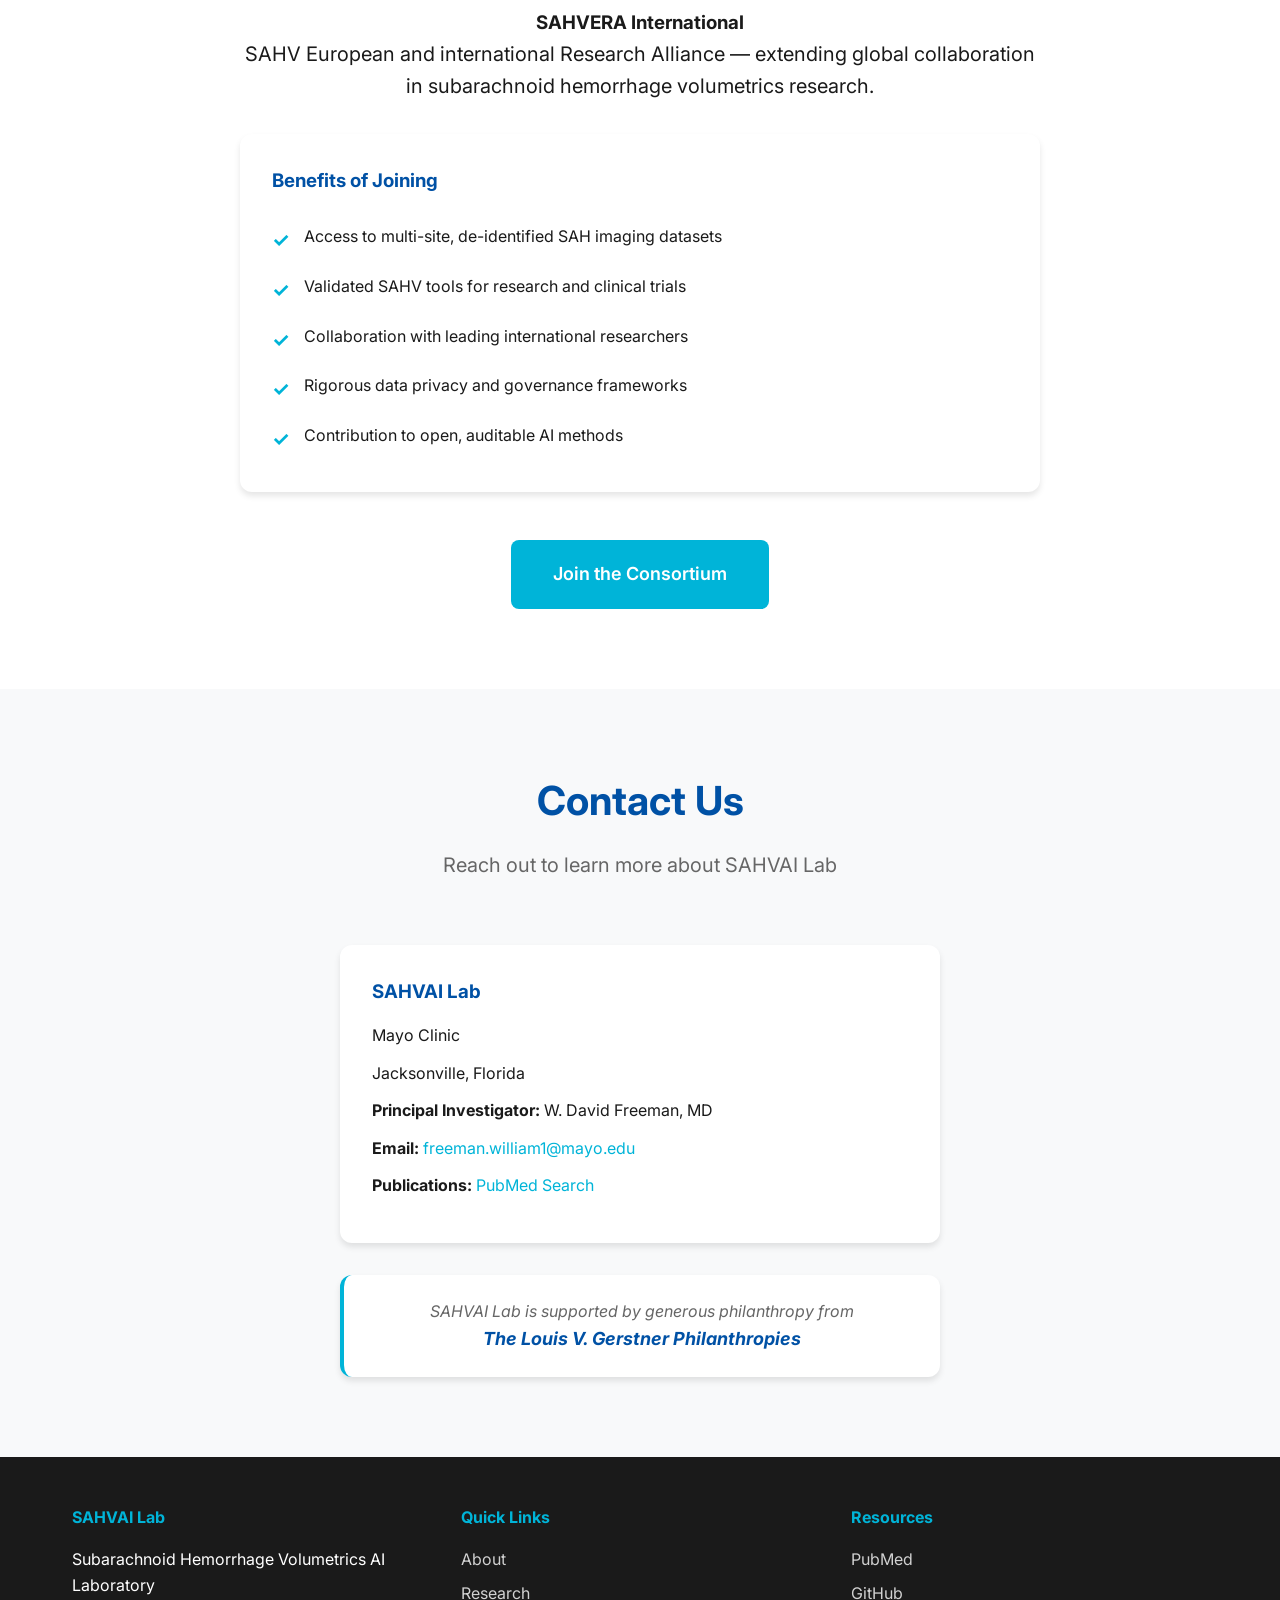
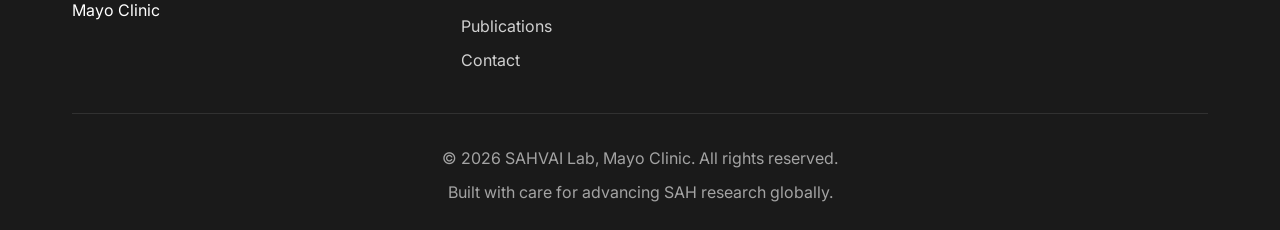
==== commit f8f4751b: "Update Dr. Erickson affiliation to Neuroradiology and AI" ====
--- a/index.html
+++ b/index.html
@@ -157,7 +157,7 @@
                 <div class="team-card">
                     <h3>Brad Erickson, MD, PhD</h3>
                     <p class="team-role">Co-Investigator</p>
-                    <p class="team-affiliation">Radiology AI, Mayo Clinic</p>
+                    <p class="team-affiliation">Neuroradiology and AI, Mayo Clinic</p>
                 </div>
                 <div class="team-card">
                     <h3>Vishal Patel, MD</h3>
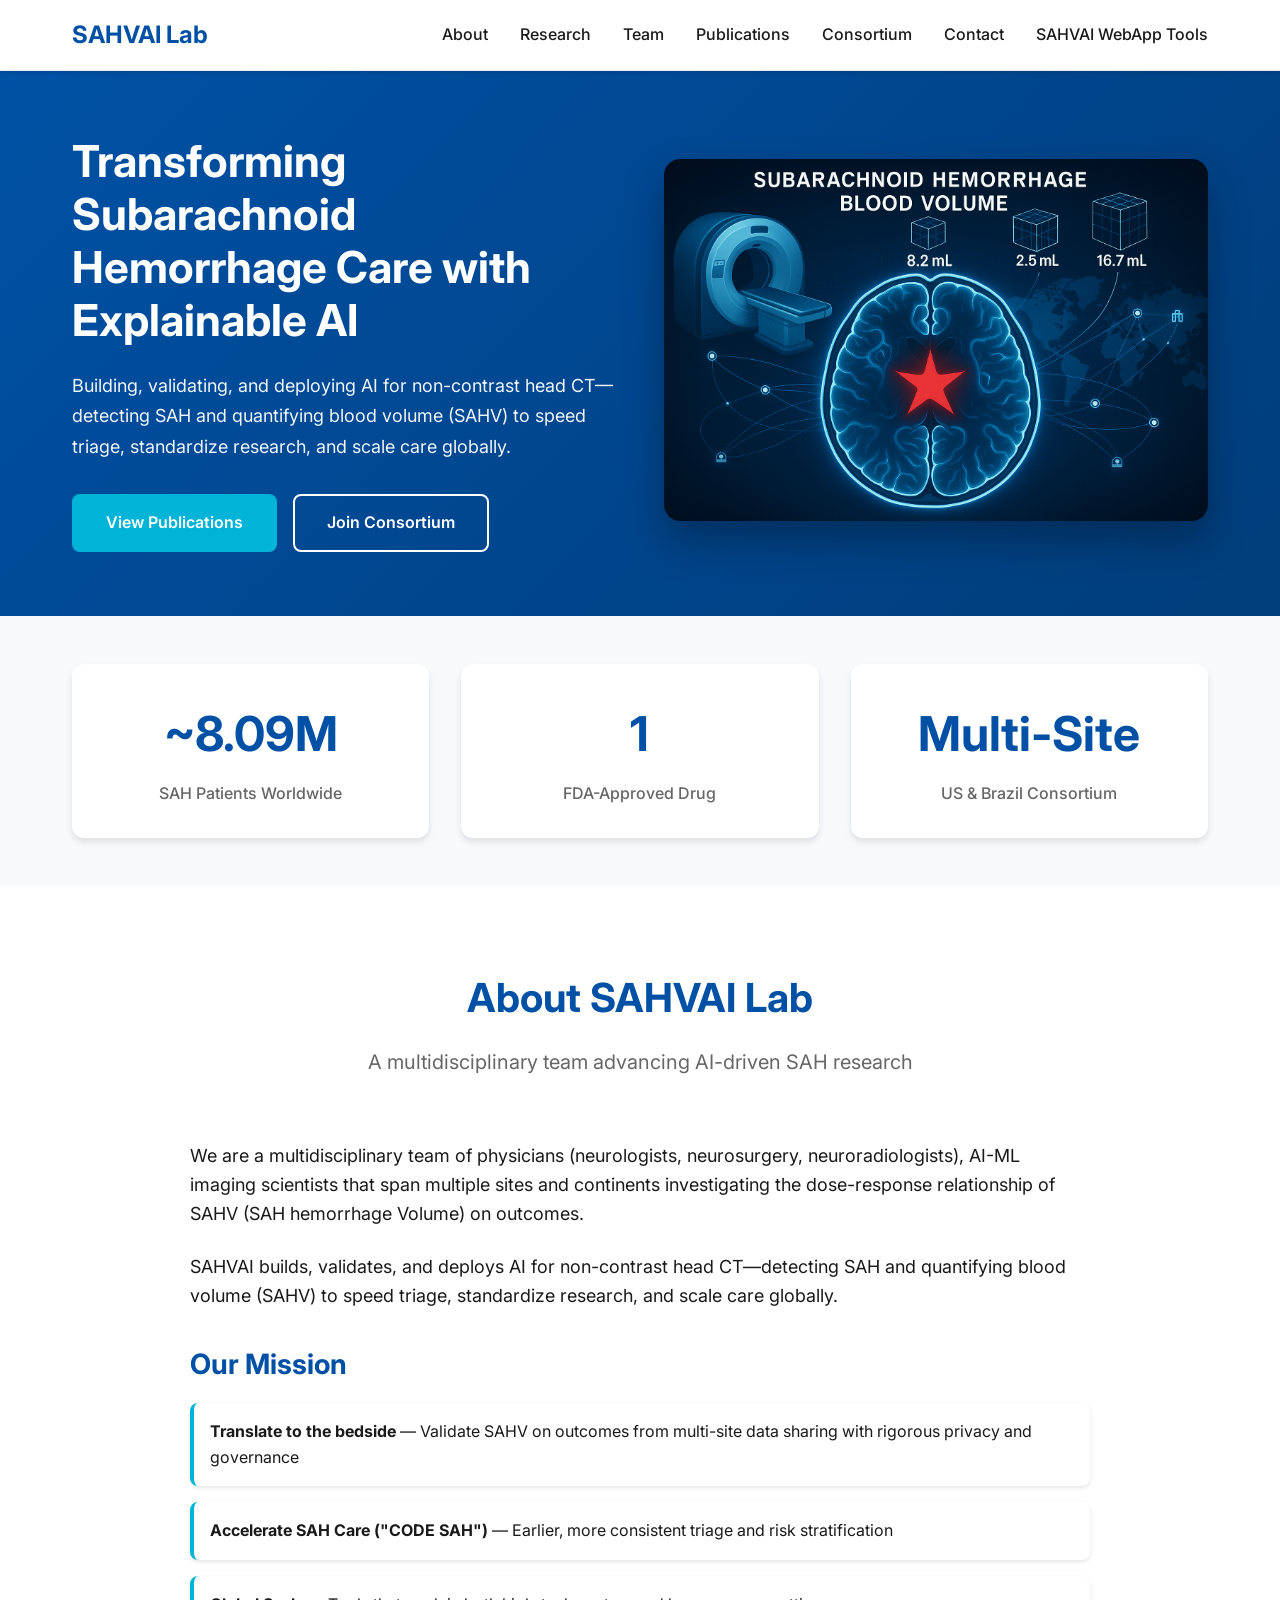
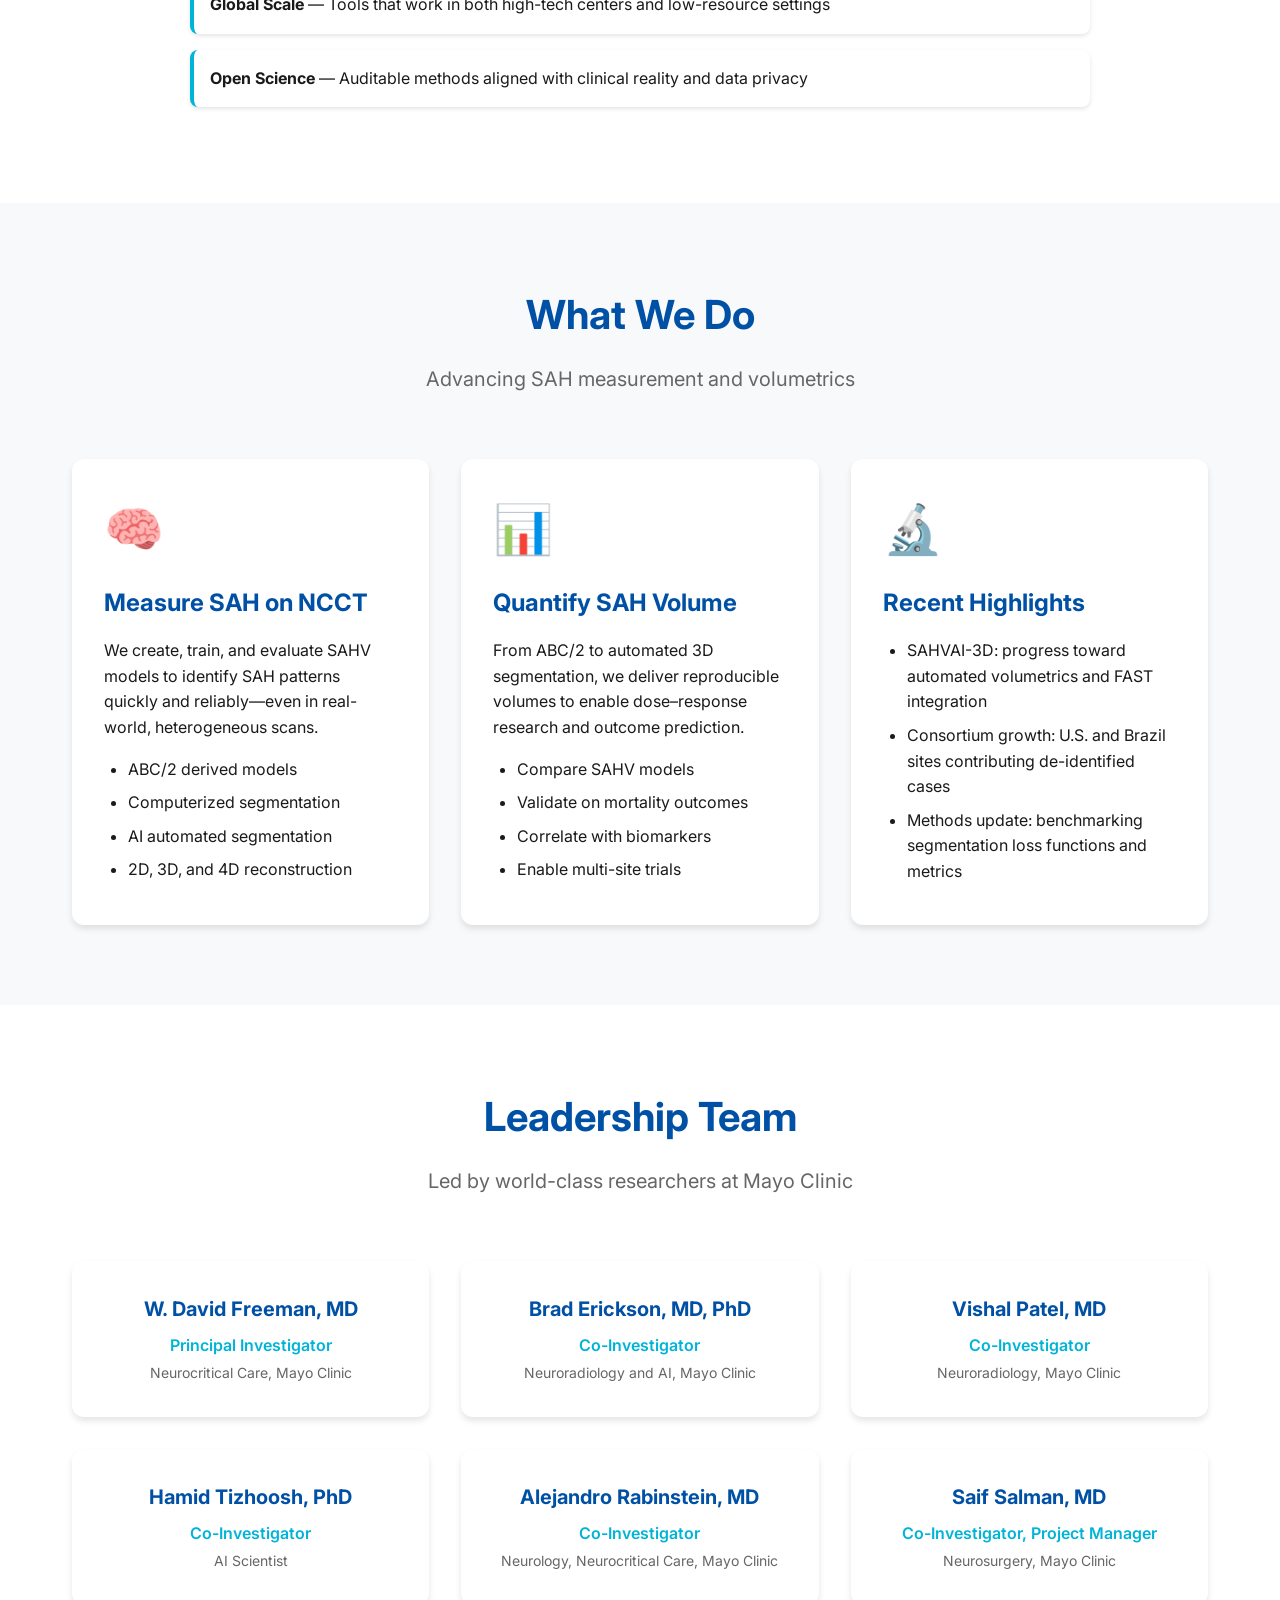
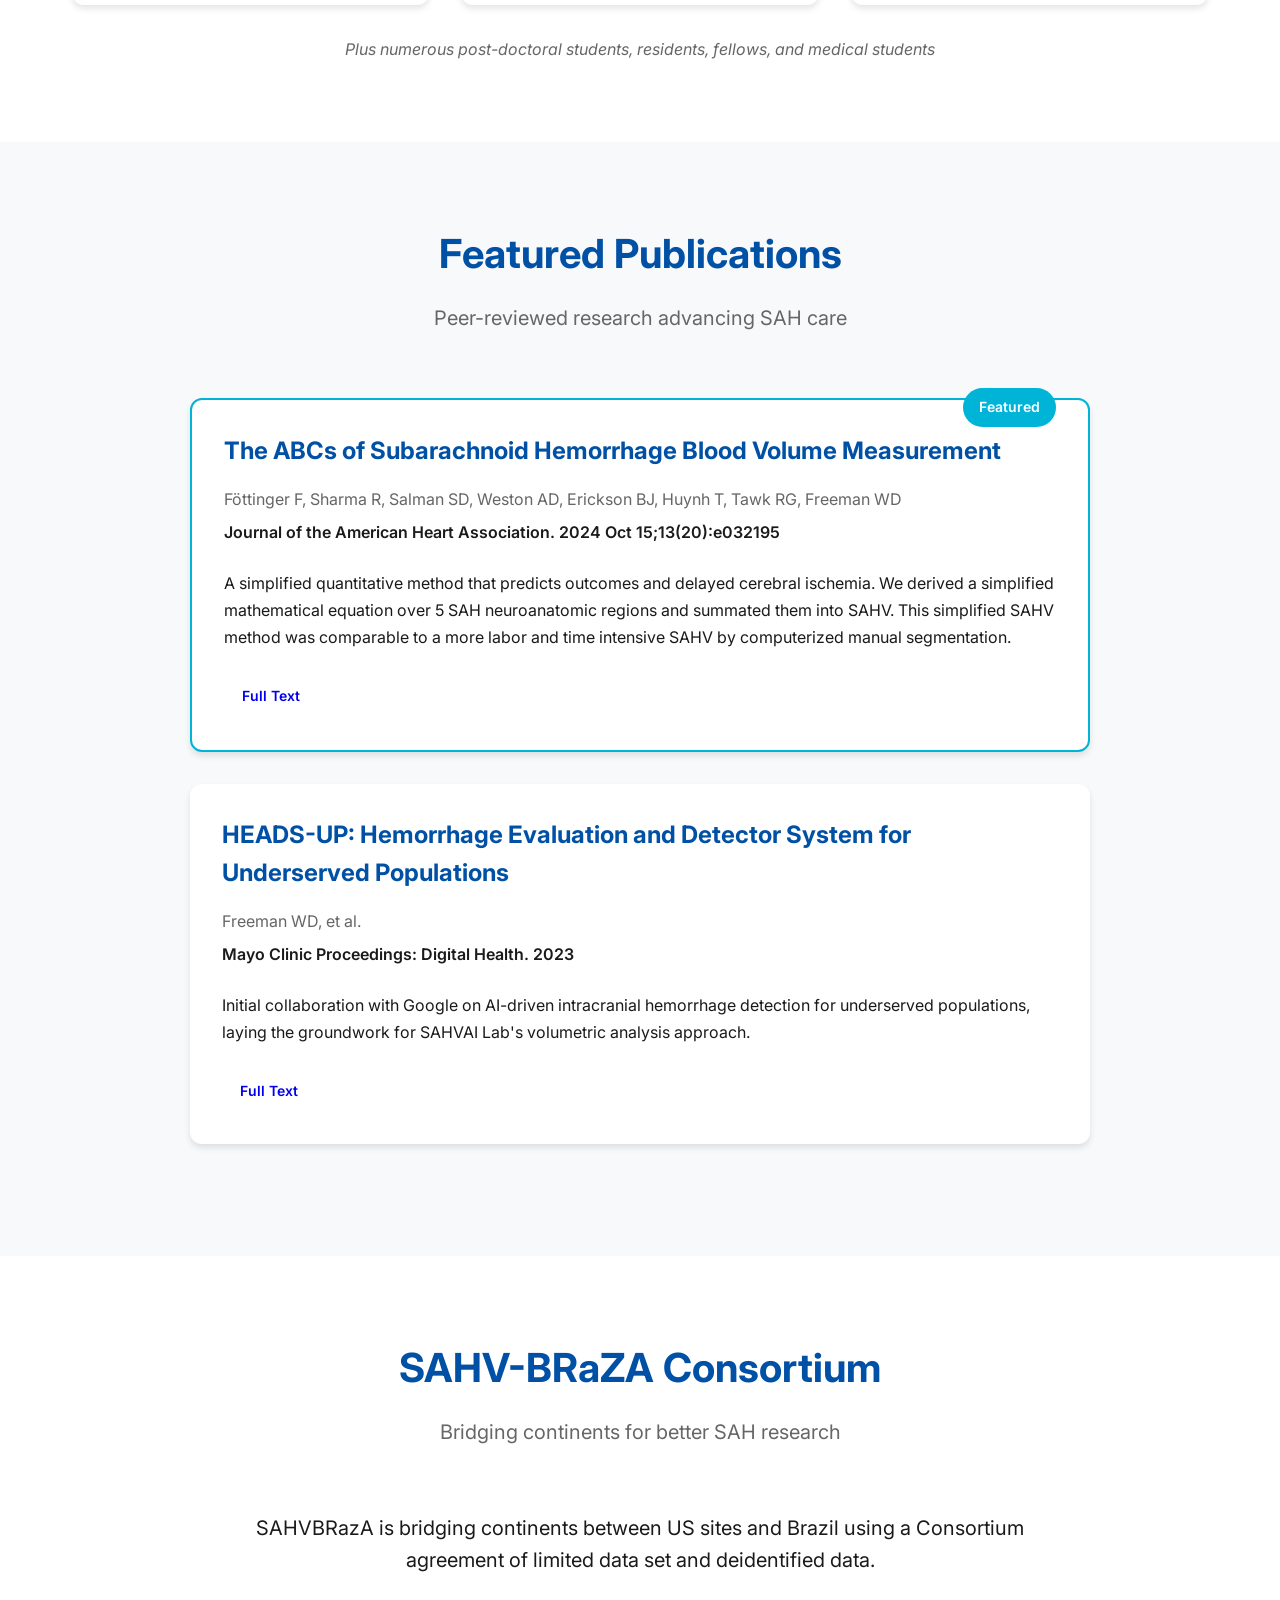
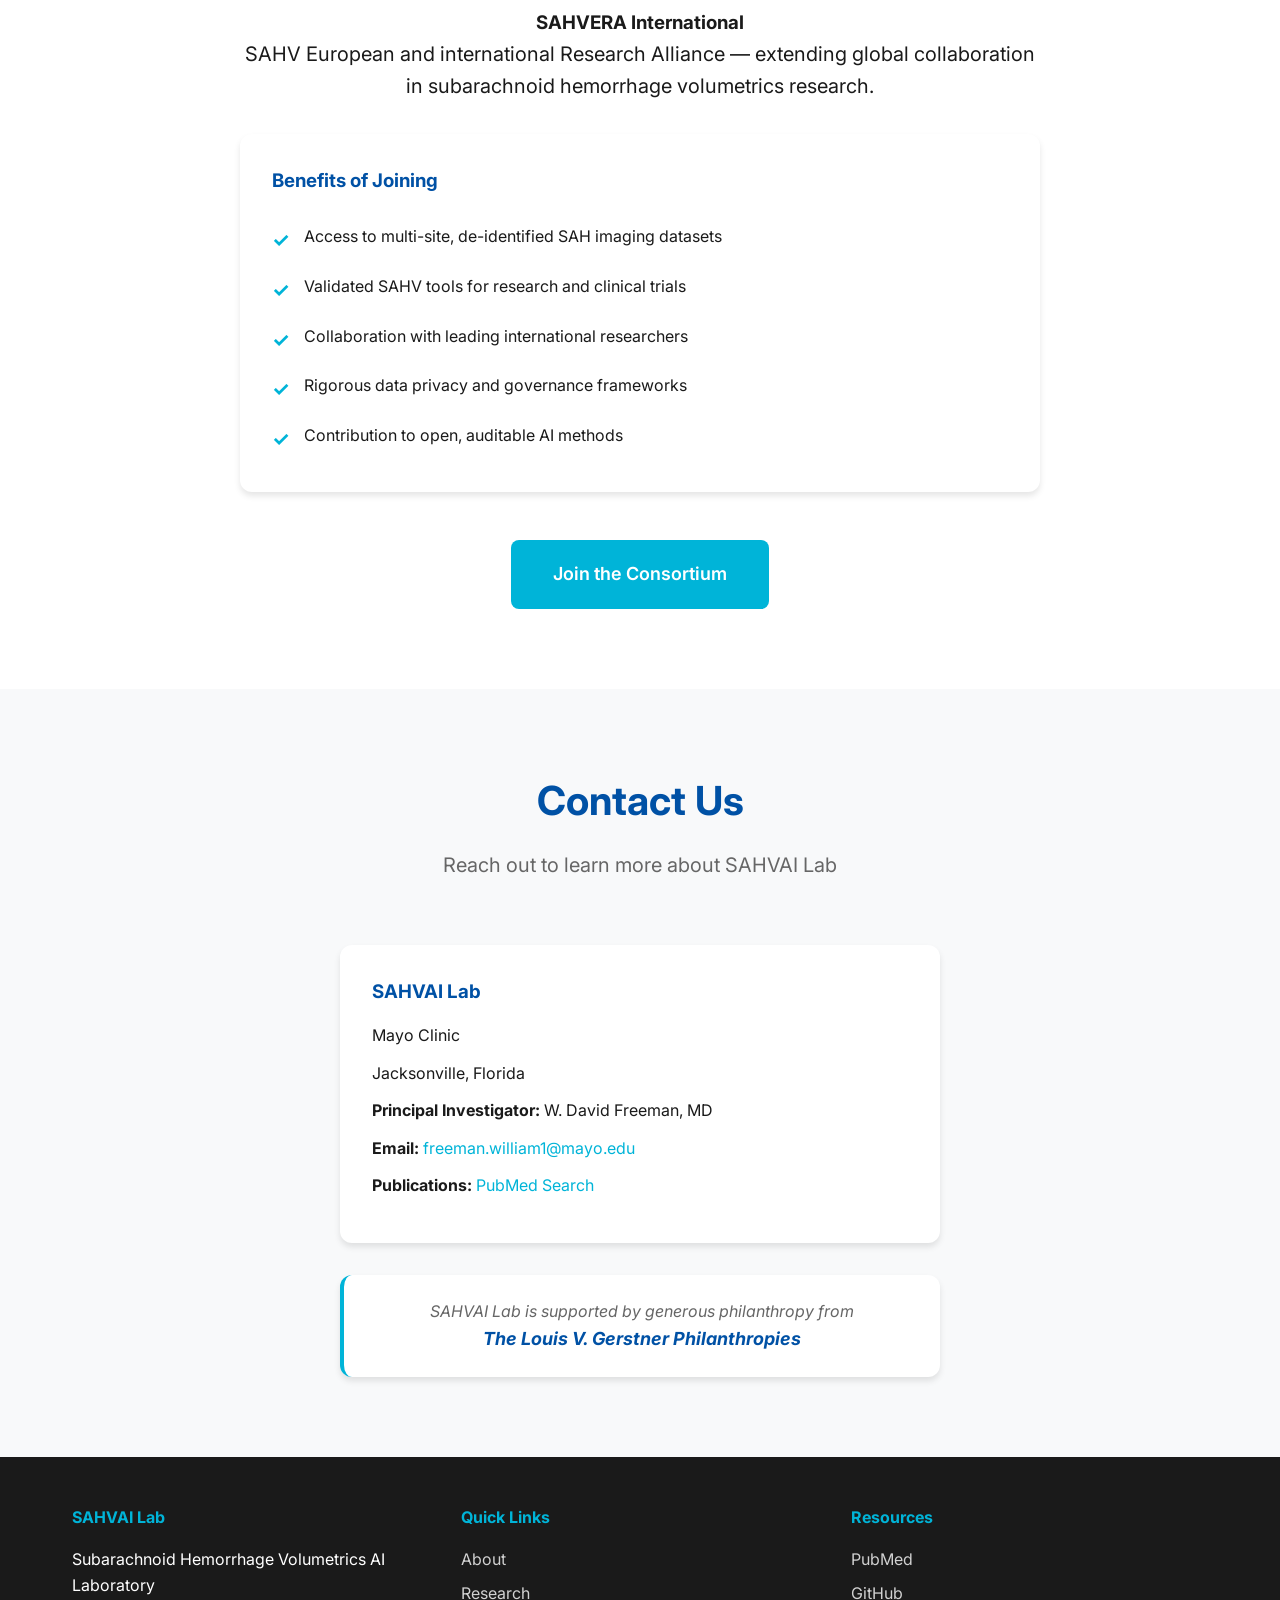
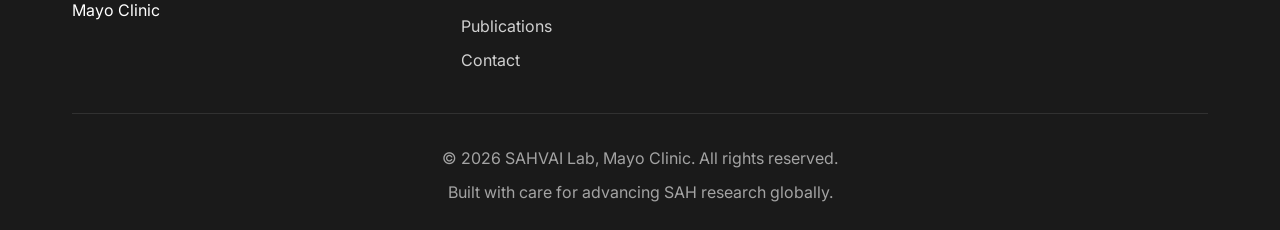
==== commit 10400425: "Add link to SAHVAI WebApp Tools in navigation" ====
--- a/index.html
+++ b/index.html
@@ -24,6 +24,7 @@
                     <a href="#publications">Publications</a>
                     <a href="#consortium">Consortium</a>
                     <a href="#contact">Contact</a>
+                    <a href="https://sahvai-lab.github.io/SAHVAI-Calculator/" target="_blank" class="nav-tools-link">SAHVAI WebApp Tools</a>
                 </div>
                 <button class="mobile-menu-btn" id="mobileMenuBtn">
                     <span></span>
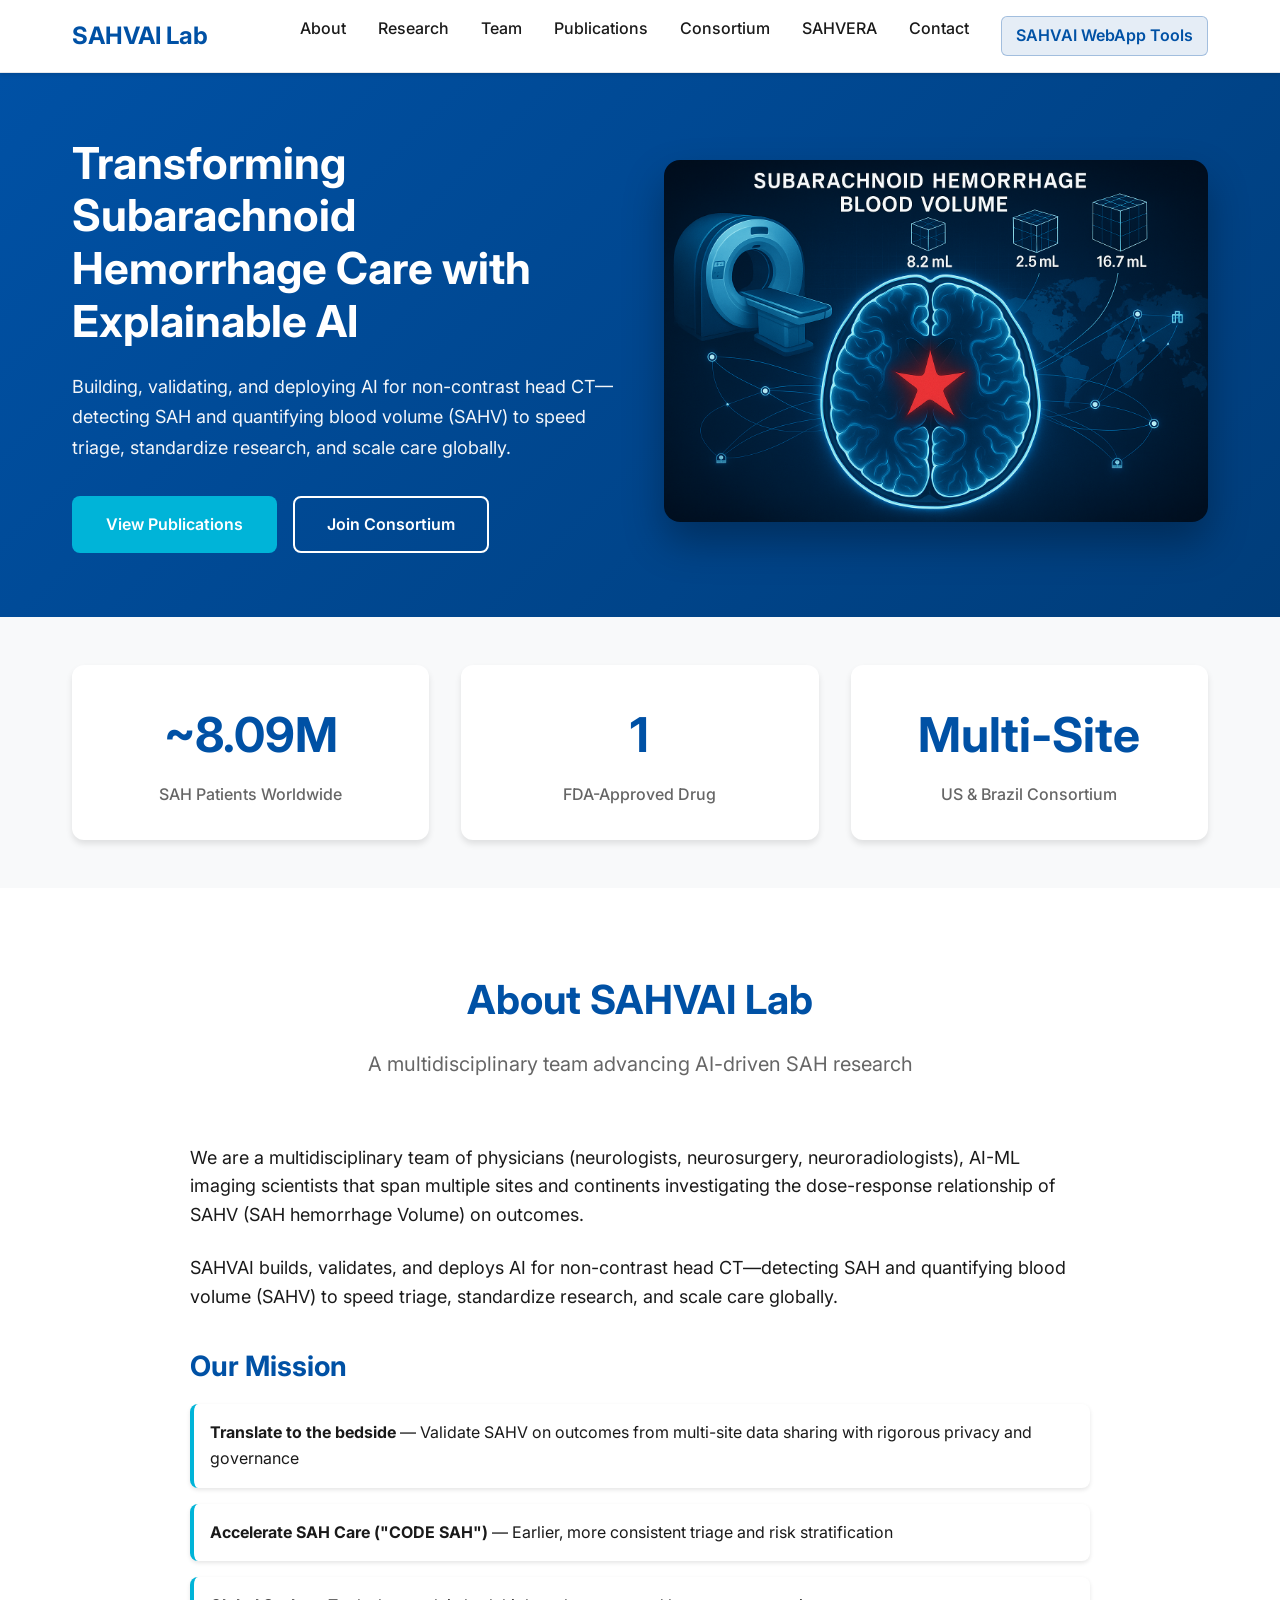
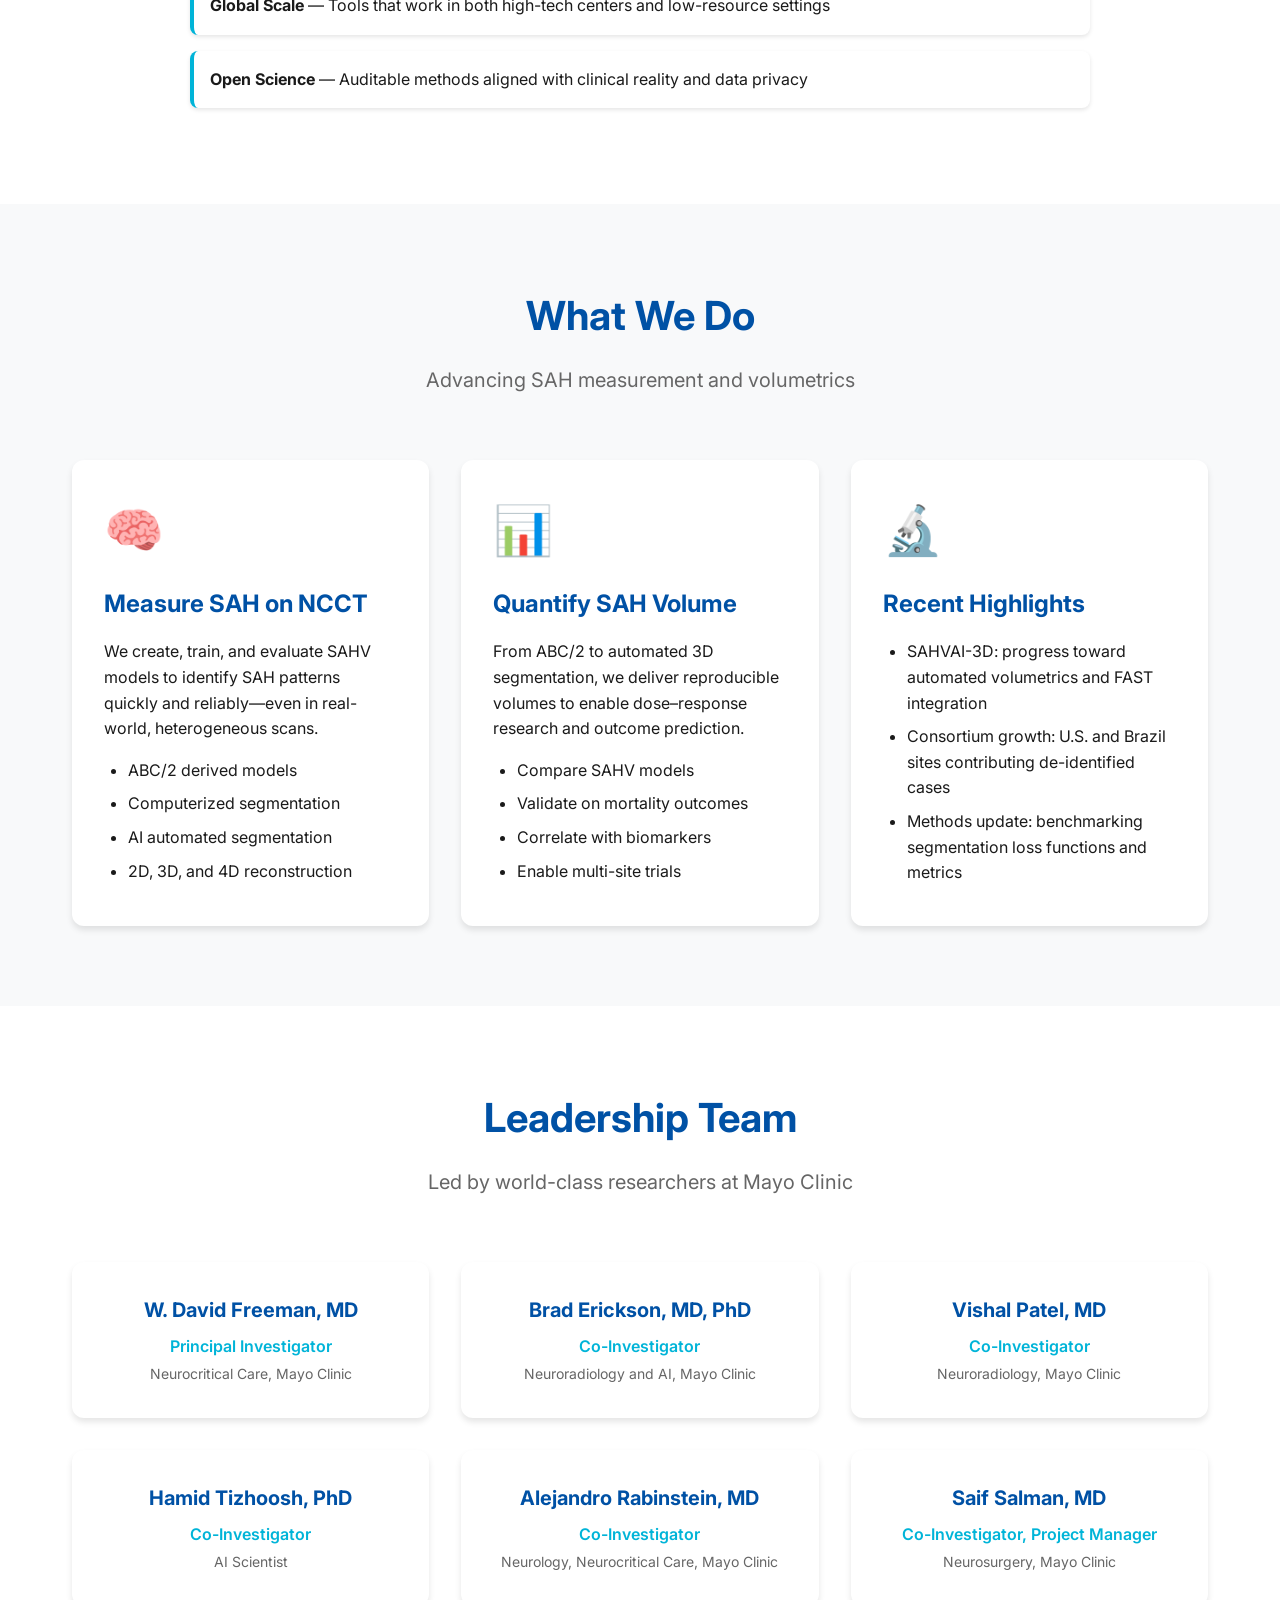
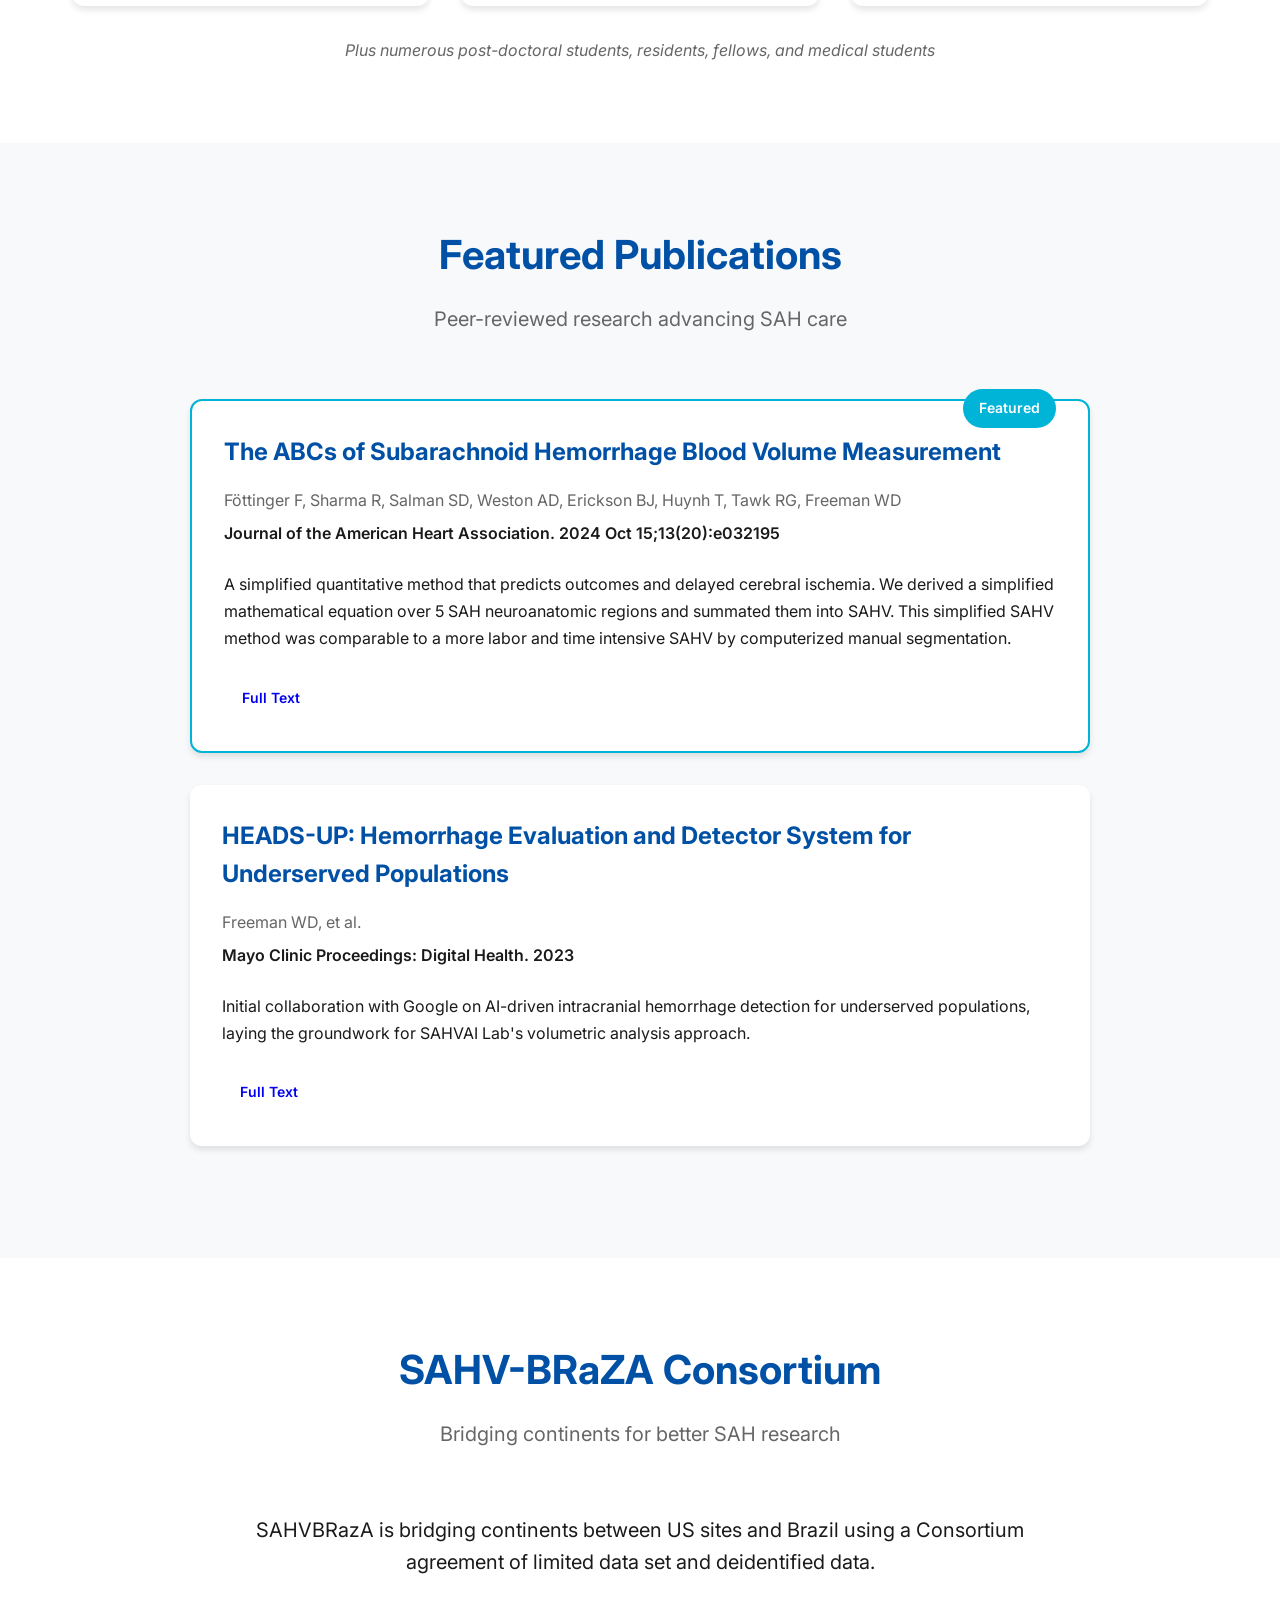
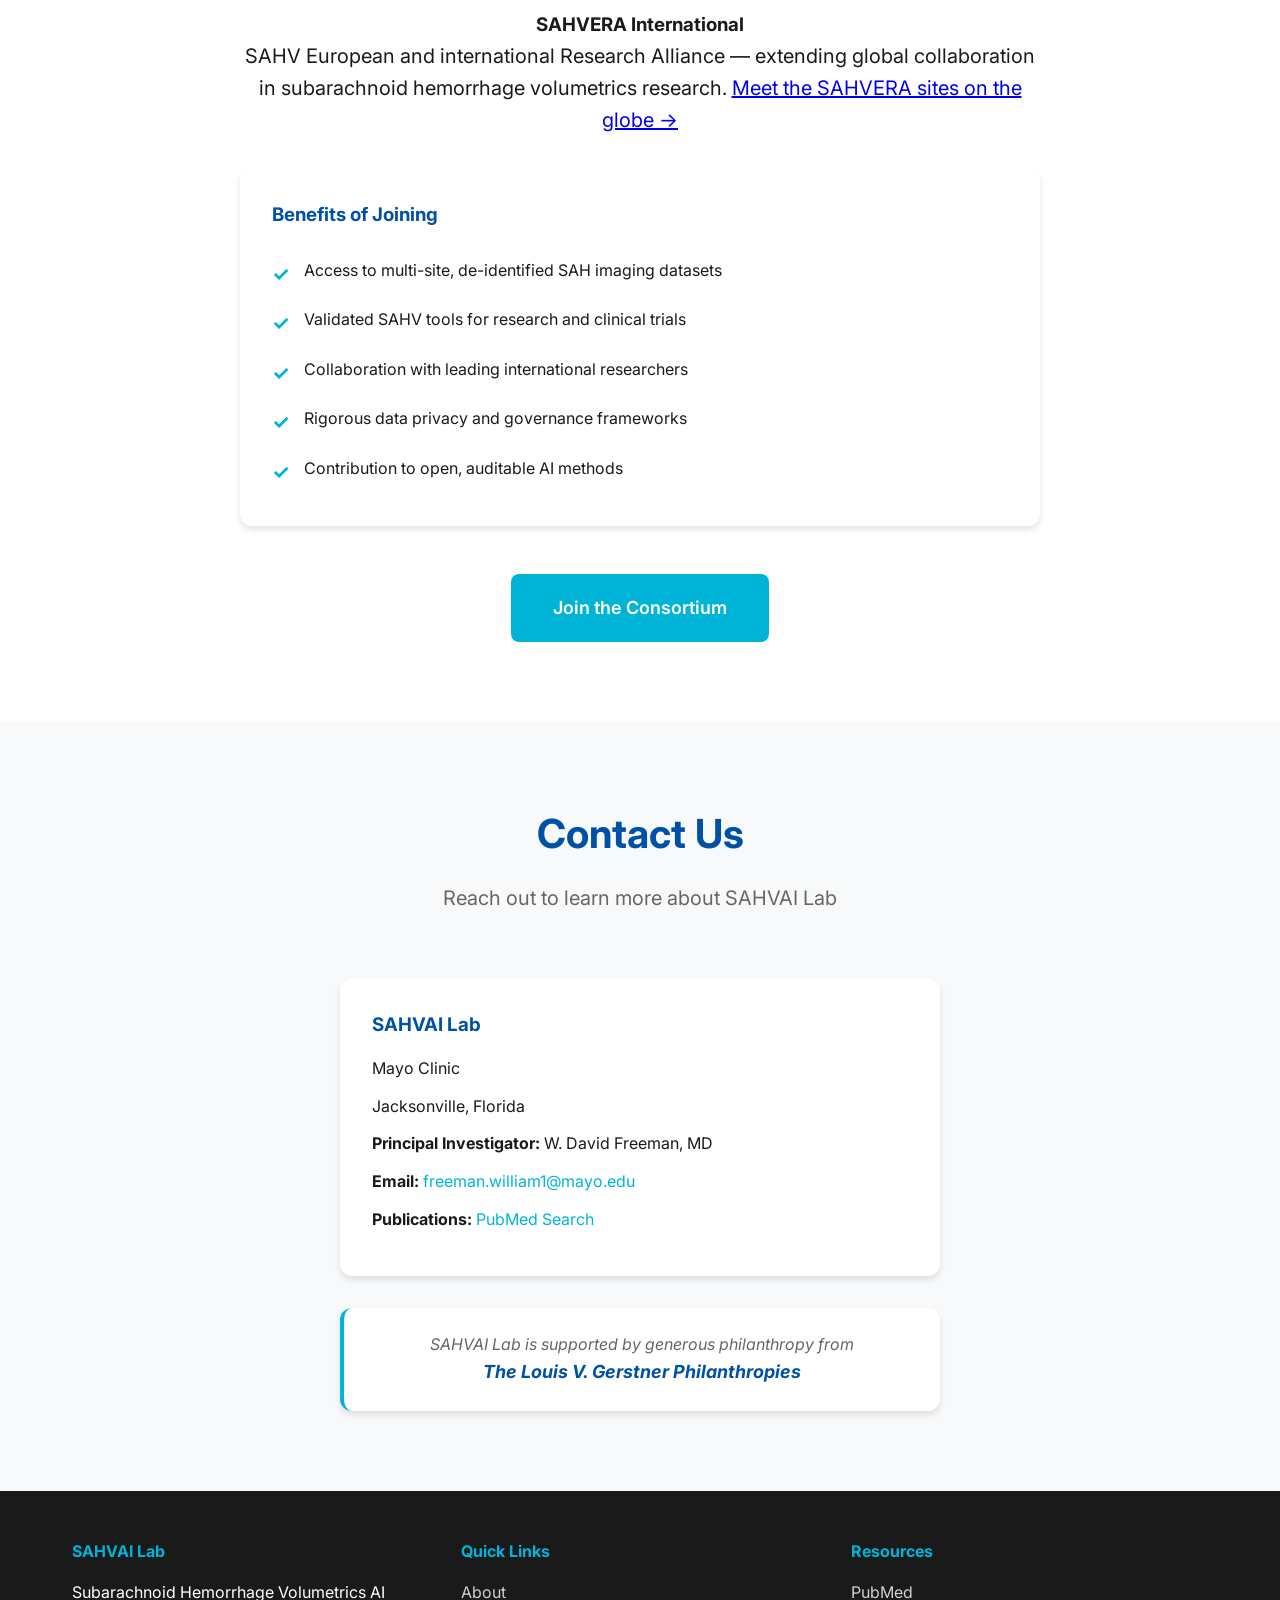
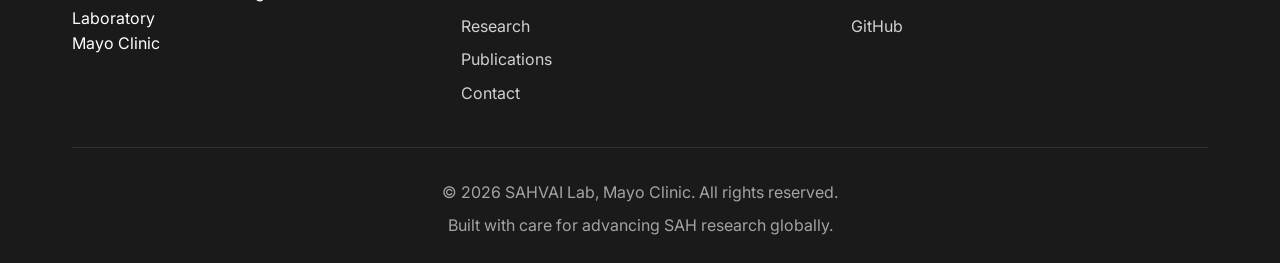
==== commit 3e87b6bc: "Add SAHVERA consortium tab with interactive globe, UW and Nanchang sites, CODE ICH interface Co-Auth" ====
--- a/index.html
+++ b/index.html
@@ -23,6 +23,7 @@
                     <a href="#team">Team</a>
                     <a href="#publications">Publications</a>
                     <a href="#consortium">Consortium</a>
+                    <a href="sahvera.html" class="nav-sahvera">SAHVERA</a>
                     <a href="#contact">Contact</a>
                     <a href="https://sahvai-lab.github.io/SAHVAI-Calculator/" target="_blank" class="nav-tools-link">SAHVAI WebApp Tools</a>
                 </div>
@@ -229,7 +230,7 @@
                 <p>SAHVBRazA is bridging continents between US sites and Brazil using a Consortium agreement of limited data set and deidentified data.</p>
                 
                 <h3>SAHVERA International</h3>
-                <p>SAHV European and international Research Alliance — extending global collaboration in subarachnoid hemorrhage volumetrics research.</p>
+                <p>SAHV European and international Research Alliance — extending global collaboration in subarachnoid hemorrhage volumetrics research. <a href="sahvera.html">Meet the SAHVERA sites on the globe →</a></p>
                 
                 <div class="consortium-benefits">
                     <h3>Benefits of Joining</h3>
--- a/styles.css
+++ b/styles.css
@@ -71,6 +71,22 @@
     color: var(--primary);
 }
 
+.nav-tools-link {
+    color: var(--primary) !important;
+    background: rgba(8, 81, 165, 0.1);
+    padding: 6px 14px;
+    border-radius: 6px;
+    border: 1px solid rgba(8, 81, 165, 0.3);
+    font-weight: 600 !important;
+    transition: all 0.3s;
+}
+
+.nav-tools-link:hover {
+    background: var(--primary) !important;
+    color: #fff !important;
+    border-color: var(--primary);
+}
+
 .mobile-menu-btn {
     display: none;
     flex-direction: column;
